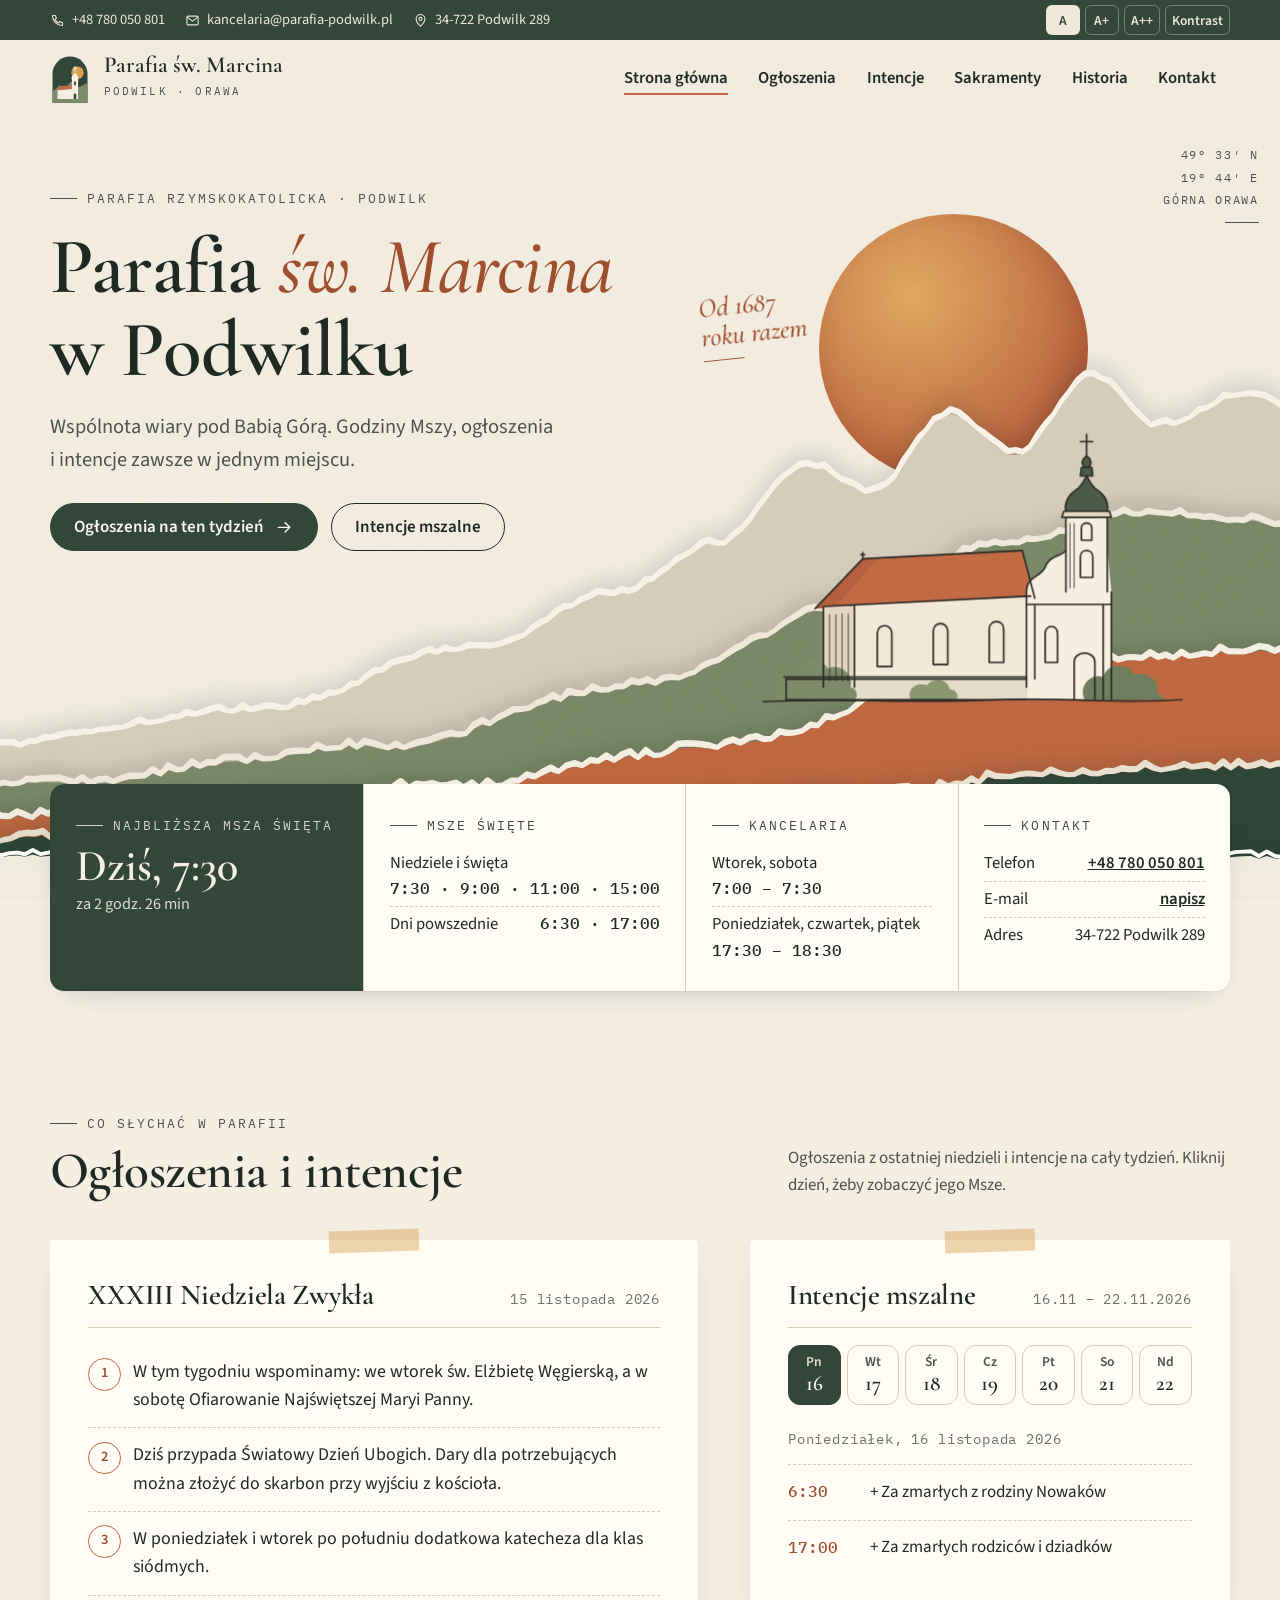
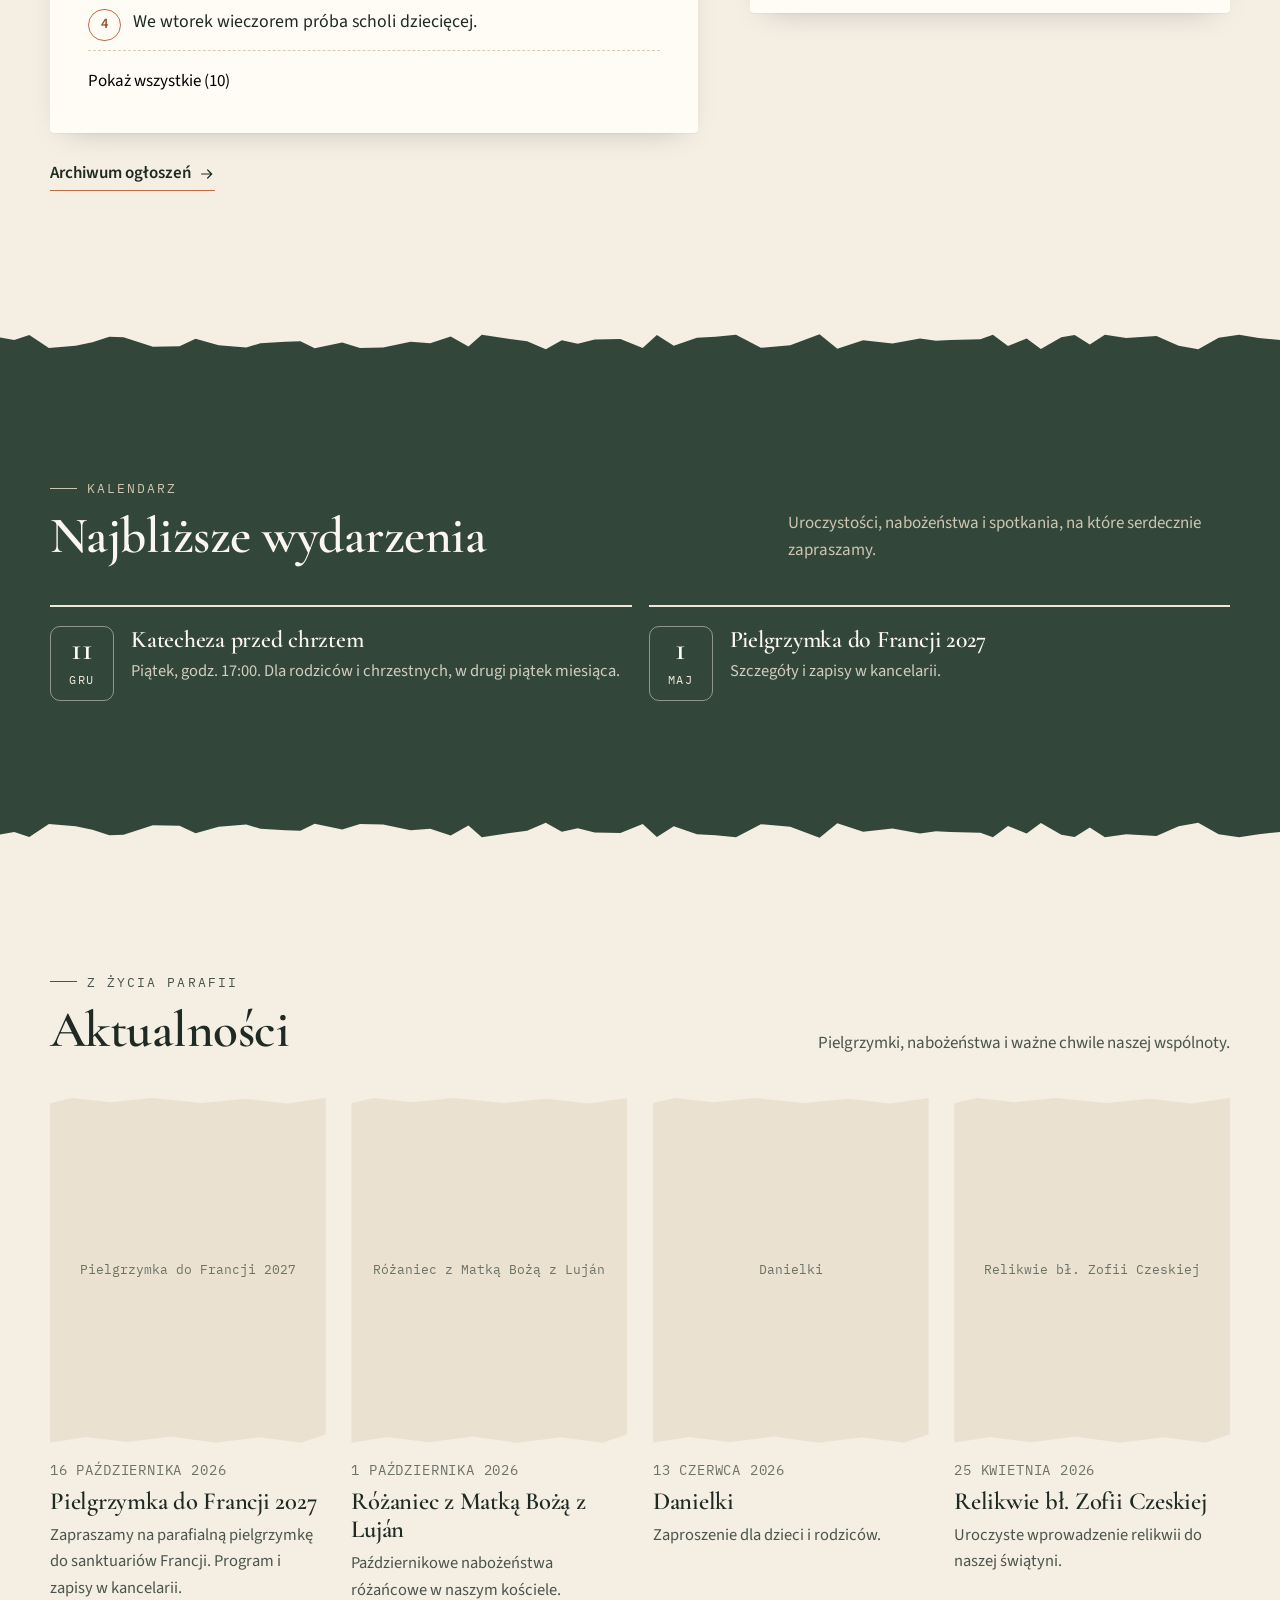
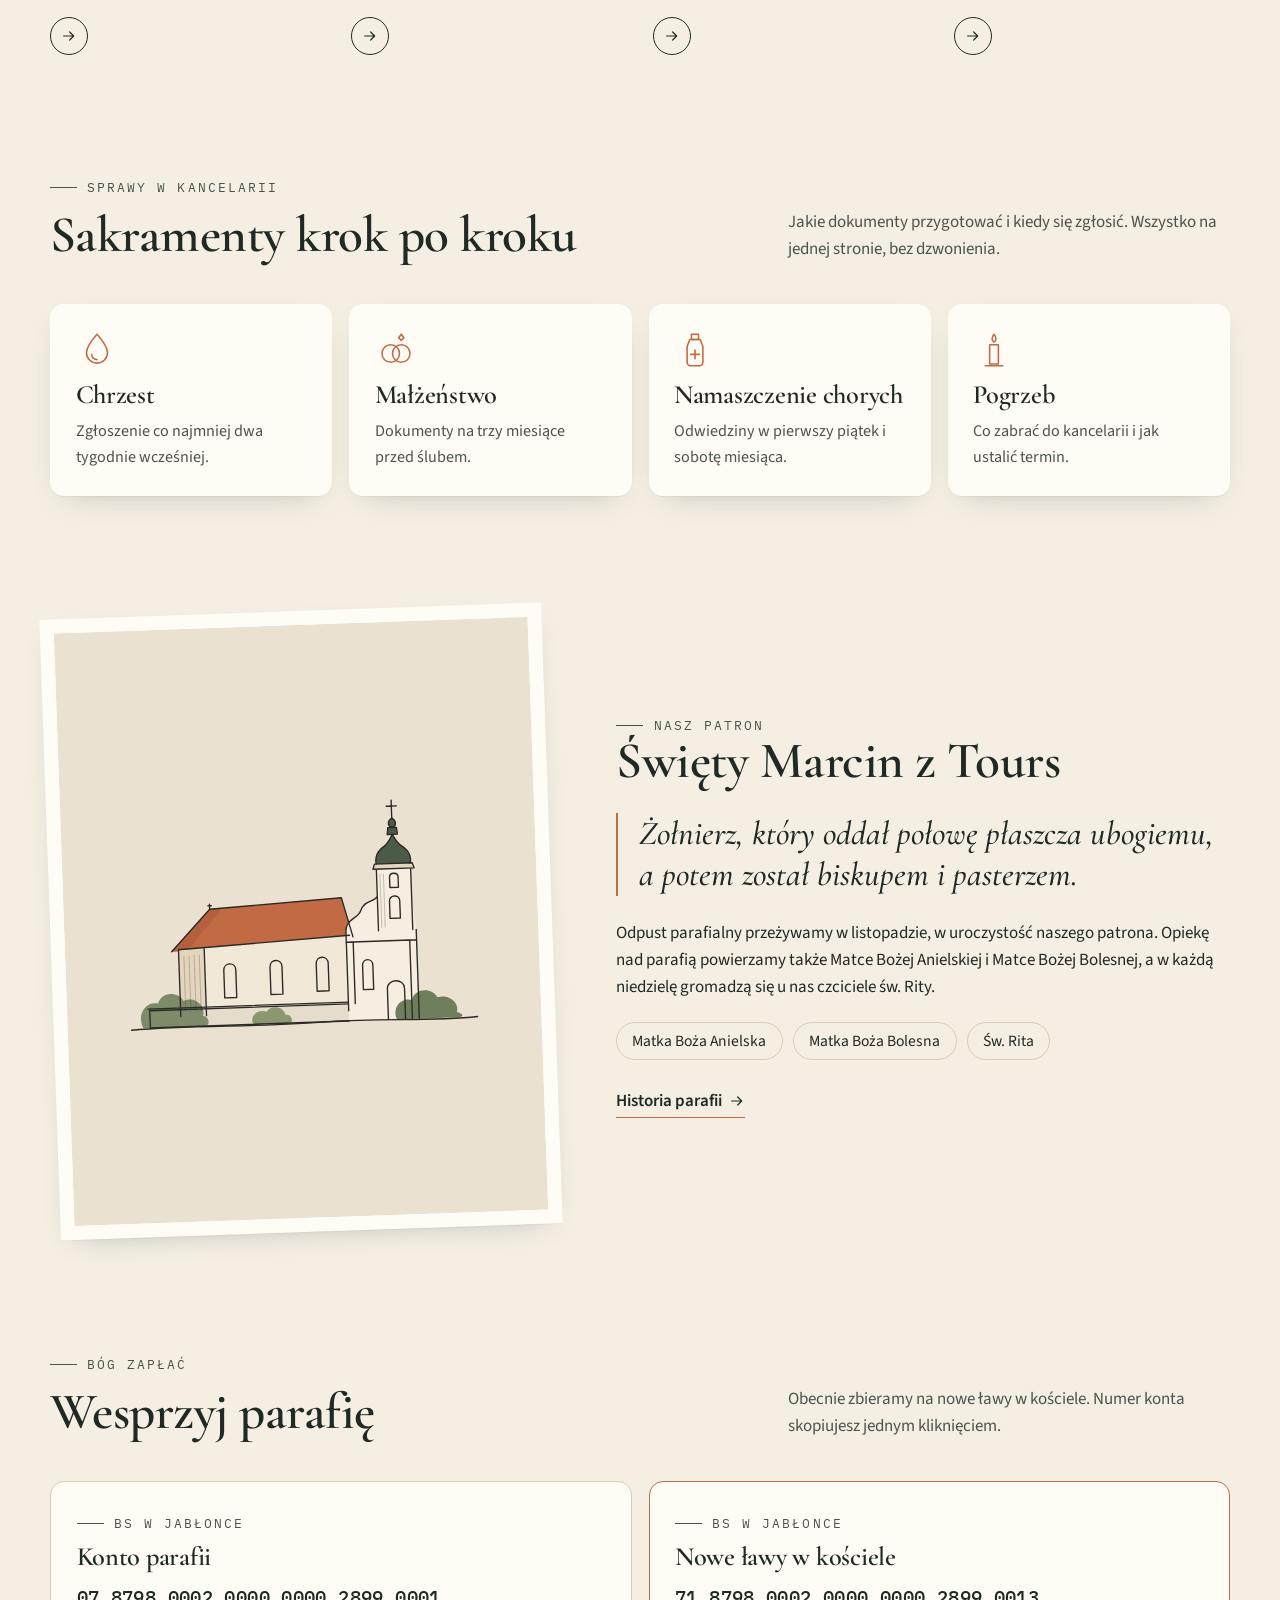
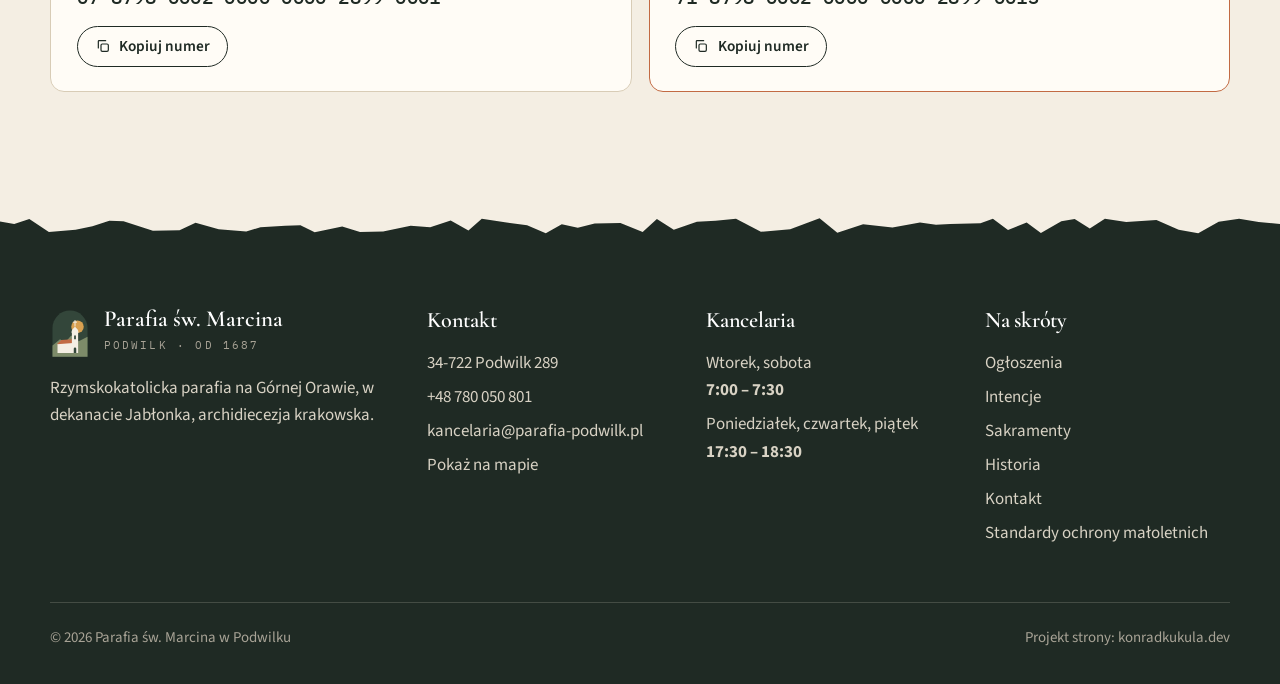
==== index.html @ 90410901 "Nowa strona parafii: projekt, ilustracje SVG i animacje Strona główna z warstwami wydartego papieru " ====
<!doctype html>
<html lang="pl">
<head>
<meta charset="utf-8">
<meta name="viewport" content="width=device-width, initial-scale=1">
<title>Parafia św. Marcina w Podwilku</title>
<meta name="description" content="Parafia rzymskokatolicka św. Marcina w Podwilku na Orawie. Godziny Mszy świętych, ogłoszenia duszpasterskie, intencje, sakramenty i kontakt z kancelarią.">
<meta name="theme-color" content="#33463A">
<link rel="icon" href="favicon.svg" type="image/svg+xml">
<link rel="preload" href="assets/fonts/cormorant-garamond-latin-600-normal.woff2" as="font" type="font/woff2" crossorigin>
<link rel="stylesheet" href="css/styl.css">
</head>
<body>

<main id="tresc">

  <!-- ================= HERO ================= -->
  <section class="hero" aria-labelledby="tytul">
    <div class="slonce" aria-hidden="true"></div>

    <div class="hero-warstwy" aria-hidden="true">
      <div class="warstwa" data-glebia="0.05"><img src="assets/svg/warstwa-1-tatry.svg" alt=""></div>
      <div class="warstwa" data-glebia="0.10"><img src="assets/svg/warstwa-2-babia.svg" alt=""></div>
      <div class="warstwa" data-glebia="0.16"><img src="assets/svg/warstwa-3-pagorek.svg" alt=""></div>
      <div class="warstwa" data-glebia="0.08"><img src="assets/svg/warstwa-4-las.svg" alt=""></div>
      <div class="warstwa" data-glebia="0"><img src="assets/svg/warstwa-5-papier.svg" alt=""></div>
    </div>

    <div class="hero-kosciol"><svg xmlns="http://www.w3.org/2000/svg" viewBox="0 0 420 300" class="kosciol" role="img" aria-labelledby="kosciol-tytul">
  <title id="kosciol-tytul">Rysunek kościoła św. Marcina w Podwilku</title>
  <g class="kosciol-wypelnienie">
    <!-- dach nawy -->
    <path d="M58 180 L104 132 L258 124 L270 170 Z" fill="#C26A43"/>
    <path d="M58 180 L104 132 L118 132 L76 180 Z" fill="#A9573A" opacity=".55"/>
    <!-- ściana nawy -->
    <path d="M66 178 L266 168 L266 256 L66 256 Z" fill="#F1E8D8"/>
    <path d="M66 178 L96 177 L96 256 L66 256 Z" fill="#E3D5BE"/>
    <!-- fasada -->
    <path d="M262 164 C262 148 276 150 280 140 C284 128 296 130 300 124 L340 124 L344 164 L344 268 L262 268 Z" fill="#F6EEE0"/>
    <!-- wieża -->
    <path d="M300 160 L300 92 L340 92 L340 160 Z" fill="#F6EEE0"/>
    <path d="M296 92 L344 92 L342 86 L298 86 Z" fill="#E3D5BE"/>
    <!-- hełm wieży -->
    <path d="M300 86 C298 74 306 68 312 64 C316 60 318 56 320 52 C322 56 324 60 328 64 C334 68 342 74 340 86 Z" fill="#4B5B48"/>
    <path d="M314 52 L326 52 L325 44 L315 44 Z" fill="#4B5B48"/>
    <path d="M320 44 C314 42 315 36 320 33 C325 36 326 42 320 44 Z" fill="#4B5B48"/>
    <!-- mur -->
    <path d="M30 248 L262 248 L262 268 L30 268 Z" fill="#E6DCCB"/>
    <!-- krzewy -->
    <path d="M22 268 C14 252 26 236 40 240 C44 226 64 226 70 238 C82 232 96 244 92 256 C100 258 100 268 94 268 Z" fill="#7D8B69"/>
    <path d="M318 268 C312 254 324 242 336 246 C340 232 360 232 366 244 C380 240 392 252 388 262 C396 264 396 268 390 268 Z" fill="#6F7E5D"/>
    <path d="M150 268 C146 258 156 250 166 254 C172 246 186 248 188 258 C196 258 198 268 192 268 Z" fill="#8A976F"/>
  </g>

  <g class="kosciol-kreska" fill="none" stroke="#2B2A26" stroke-width="1.6" stroke-linecap="round" stroke-linejoin="round">
    <!-- dach i nawa -->
    <path pathLength="1" d="M58 180 L104 132 L258 124 L270 170"/>
    <path pathLength="1" d="M66 178 L266 168 M66 178 L66 256 M96 177 L96 256"/>
    <path pathLength="1" d="M104 132 L104 126 M102 128 L106 128"/>
    <!-- okna nawy -->
    <path pathLength="1" d="M118 236 L118 204 C118 194 132 194 132 204 L132 236 Z"/>
    <path pathLength="1" d="M172 234 L172 202 C172 192 186 192 186 202 L186 234 Z"/>
    <path pathLength="1" d="M226 232 L226 200 C226 190 240 190 240 200 L240 232 Z"/>
    <!-- fasada z wolutą -->
    <path pathLength="1" d="M262 256 L262 164 C262 148 276 150 280 140 C284 128 296 130 300 124"/>
    <path pathLength="1" d="M344 268 L344 164 M262 176 L344 176 M270 176 L270 248 M336 176 L336 268"/>
    <path pathLength="1" d="M280 232 L280 204 C280 195 292 195 292 204 L292 232 Z"/>
    <path pathLength="1" d="M308 268 L308 232 C308 220 328 220 328 232 L328 268"/>
    <!-- wieża -->
    <path pathLength="1" d="M300 164 L300 92 M340 164 L340 92 M296 92 L344 92 L342 86 L298 86 Z"/>
    <path pathLength="1" d="M314 150 L314 130 C314 122 326 122 326 130 L326 150 Z"/>
    <path pathLength="1" d="M315 114 L315 102 C315 96 325 96 325 102 L325 114 Z"/>
    <!-- hełm, latarnia, krzyż -->
    <path pathLength="1" d="M300 86 C298 74 306 68 312 64 C316 60 318 56 320 52 C322 56 324 60 328 64 C334 68 342 74 340 86"/>
    <path pathLength="1" d="M314 52 L326 52 L325 44 L315 44 Z M320 44 C314 42 315 36 320 33 C325 36 326 42 320 44"/>
    <path pathLength="1" d="M320 33 L320 12 M314 19 L326 19"/>
    <!-- mur -->
    <path pathLength="1" d="M30 248 L262 248 M30 268 L262 268 M30 248 L30 268 M28 246 L262 246"/>
    <!-- ziemia -->
    <path pathLength="1" d="M8 270 C80 266 160 272 240 268 C300 266 360 272 412 268"/>
  </g>

  <!-- delikatne kreski cienia, jak w szkicowniku -->
  <g class="kosciol-cien" stroke="#2B2A26" stroke-width=".8" opacity=".35" stroke-linecap="round">
    <path d="M72 186 L72 250 M78 186 L78 250 M84 185 L84 250 M90 185 L90 250"/>
    <path d="M304 98 L304 160 M308 98 L308 160"/>
  </g>
</svg></div>

    <p class="hero-wspolrzedne" aria-hidden="true">49° 33′ N<br>19° 44′ E<br>Górna Orawa</p>
    <p class="hero-notka odreczne" aria-hidden="true">Od 1687<br>roku razem</p>

    <div class="wrap">
      <div class="hero-tresc">
        <span class="etykieta">Parafia rzymskokatolicka · Podwilk</span>
        <h1 id="tytul">Parafia <em>św. Marcina</em> w Podwilku</h1>
        <p class="wstep">Wspólnota wiary pod Babią Górą. Godziny Mszy, ogłoszenia i intencje zawsze w jednym miejscu.</p>
        <div class="hero-akcje">
          <a class="btn" href="#ogloszenia">Ogłoszenia na ten tydzień <svg viewBox="0 0 24 24" fill="none" stroke="currentColor" stroke-width="1.8" stroke-linecap="round" stroke-linejoin="round" aria-hidden="true"><path d="M4 12h15M13 6l6 6-6 6"/></svg></a>
          <a class="btn btn--jasny" href="intencje.html">Intencje mszalne</a>
        </div>
      </div>
    </div>
  </section>

  <!-- ================= SZYBKIE INFORMACJE ================= -->
  <div class="wrap">
    <section class="najblizsza" aria-label="Najważniejsze informacje" data-pojaw>
      <div data-najblizsza></div>
      <div data-msze></div>
      <div data-kancelaria></div>
      <div data-kontakt-skrot></div>
    </section>
  </div>

  <!-- ================= OGŁOSZENIA I INTENCJE ================= -->
  <section class="sekcja" id="ogloszenia" aria-labelledby="ogl-tytul">
    <div class="wrap">
      <div class="sekcja-glowa" data-pojaw>
        <div>
          <span class="etykieta">Co słychać w parafii</span>
          <h2 id="ogl-tytul">Ogłoszenia i intencje</h2>
        </div>
        <p>Ogłoszenia z ostatniej niedzieli i intencje na cały tydzień. Kliknij dzień, żeby zobaczyć jego Msze.</p>
      </div>
      <div class="ogl-uklad">
        <article class="kartka" data-ogloszenia="skrot" data-pojaw></article>
        <aside class="kartka" data-intencje data-pojaw style="--opoznienie:.12s"></aside>
      </div>
      <p style="margin-top:1.6rem" data-pojaw><a class="link-strzalka" href="ogloszenia.html">Archiwum ogłoszeń <svg width="16" height="16" viewBox="0 0 24 24" fill="none" stroke="currentColor" stroke-width="1.8" stroke-linecap="round" stroke-linejoin="round" aria-hidden="true"><path d="M4 12h15M13 6l6 6-6 6"/></svg></a></p>
    </div>
  </section>

  <!-- ================= WYDARZENIA ================= -->
  <div class="rozdarcie" aria-hidden="true"></div>
  <section class="sekcja sekcja--ciemna" aria-labelledby="wyd-tytul">
    <div class="wrap">
      <div class="sekcja-glowa" data-pojaw>
        <div>
          <span class="etykieta">Kalendarz</span>
          <h2 id="wyd-tytul">Najbliższe wydarzenia</h2>
        </div>
        <p style="color:#CFC6B2">Uroczystości, nabożeństwa i spotkania, na które serdecznie zapraszamy.</p>
      </div>
      <div class="wydarzenia" data-wydarzenia></div>
    </div>
  </section>
  <div class="rozdarcie rozdarcie--gora" aria-hidden="true"></div>

  <!-- ================= AKTUALNOŚCI ================= -->
  <section class="sekcja" aria-labelledby="akt-tytul">
    <div class="wrap">
      <div class="sekcja-glowa" data-pojaw>
        <div>
          <span class="etykieta">Z życia parafii</span>
          <h2 id="akt-tytul">Aktualności</h2>
        </div>
        <p>Pielgrzymki, nabożeństwa i ważne chwile naszej wspólnoty.</p>
      </div>
      <div class="karty" data-aktualnosci></div>
    </div>
  </section>

  <!-- ================= SAKRAMENTY ================= -->
  <section class="sekcja" style="padding-top:0" aria-labelledby="sak-tytul">
    <div class="wrap">
      <div class="sekcja-glowa" data-pojaw>
        <div>
          <span class="etykieta">Sprawy w kancelarii</span>
          <h2 id="sak-tytul">Sakramenty krok po kroku</h2>
        </div>
        <p>Jakie dokumenty przygotować i kiedy się zgłosić. Wszystko na jednej stronie, bez dzwonienia.</p>
      </div>
      <div class="sakramenty">
        <a class="sakrament" href="sakramenty.html#chrzest" data-pojaw>
          <svg viewBox="0 0 48 48" fill="none" stroke="currentColor" stroke-width="1.8" stroke-linecap="round" stroke-linejoin="round" aria-hidden="true"><path d="M24 6c-8 9-12 15-12 21a12 12 0 0 0 24 0c0-6-4-12-12-21z"/><path d="M18 29a6 6 0 0 0 6 6"/></svg>
          <h3>Chrzest</h3><p>Zgłoszenie co najmniej dwa tygodnie wcześniej.</p>
        </a>
        <a class="sakrament" href="sakramenty.html#malzenstwo" data-pojaw style="--opoznienie:.08s">
          <svg viewBox="0 0 48 48" fill="none" stroke="currentColor" stroke-width="1.8" stroke-linecap="round" stroke-linejoin="round" aria-hidden="true"><circle cx="18" cy="28" r="10"/><circle cx="30" cy="28" r="10"/><path d="M27 10l3-4 3 4-3 3z"/></svg>
          <h3>Małżeństwo</h3><p>Dokumenty na trzy miesiące przed ślubem.</p>
        </a>
        <a class="sakrament" href="sakramenty.html#namaszczenie" data-pojaw style="--opoznienie:.16s">
          <svg viewBox="0 0 48 48" fill="none" stroke="currentColor" stroke-width="1.8" stroke-linecap="round" stroke-linejoin="round" aria-hidden="true"><path d="M20 6h8v6h-8z"/><path d="M18 12h12l3 8v18a4 4 0 0 1-4 4H19a4 4 0 0 1-4-4V20z"/><path d="M24 24v10M19 29h10"/></svg>
          <h3>Namaszczenie chorych</h3><p>Odwiedziny w pierwszy piątek i sobotę miesiąca.</p>
        </a>
        <a class="sakrament" href="sakramenty.html#pogrzeb" data-pojaw style="--opoznienie:.24s">
          <svg viewBox="0 0 48 48" fill="none" stroke="currentColor" stroke-width="1.8" stroke-linecap="round" stroke-linejoin="round" aria-hidden="true"><path d="M24 6c-3 4-3 7 0 9 3-2 3-5 0-9z"/><path d="M19 18h10v22H19z"/><path d="M14 42h20"/></svg>
          <h3>Pogrzeb</h3><p>Co zabrać do kancelarii i jak ustalić termin.</p>
        </a>
      </div>
    </div>
  </section>

  <!-- ================= PATRON ================= -->
  <section class="sekcja" style="padding-top:0" aria-labelledby="pat-tytul">
    <div class="wrap patron">
      <figure class="patron-obraz" data-pojaw style="margin:0">
        <div class="rama">
          <img src="assets/img/sw-marcin.jpg" alt="Święty Marcin dzielący się płaszczem z ubogim, ilustracja" loading="lazy"
               onerror="this.onerror=null;this.src='assets/svg/kosciol.svg';this.classList.add('szkic')">
        </div>
      </figure>
      <div data-pojaw style="--opoznienie:.12s">
        <span class="etykieta">Nasz patron</span>
        <h2 id="pat-tytul">Święty Marcin z Tours</h2>
        <blockquote>Żołnierz, który oddał połowę płaszcza ubogiemu, a potem został biskupem i pasterzem.</blockquote>
        <p>Odpust parafialny przeżywamy w listopadzie, w uroczystość naszego patrona. Opiekę nad parafią powierzamy także Matce Bożej Anielskiej i Matce Bożej Bolesnej, a w każdą niedzielę gromadzą się u nas czciciele św. Rity.</p>
        <div class="patroni-inni"><span>Matka Boża Anielska</span><span>Matka Boża Bolesna</span><span>Św. Rita</span></div>
        <p style="margin-top:1.6rem"><a class="link-strzalka" href="historia.html">Historia parafii <svg width="16" height="16" viewBox="0 0 24 24" fill="none" stroke="currentColor" stroke-width="1.8" stroke-linecap="round" stroke-linejoin="round" aria-hidden="true"><path d="M4 12h15M13 6l6 6-6 6"/></svg></a></p>
      </div>
    </div>
  </section>

  <!-- ================= WSPARCIE ================= -->
  <section class="sekcja" style="padding-top:0" aria-labelledby="wsp-tytul">
    <div class="wrap">
      <div class="sekcja-glowa" data-pojaw>
        <div>
          <span class="etykieta">Bóg zapłać</span>
          <h2 id="wsp-tytul">Wesprzyj parafię</h2>
        </div>
        <p>Obecnie zbieramy na nowe ławy w kościele. Numer konta skopiujesz jednym kliknięciem.</p>
      </div>
      <div class="konta" data-konta></div>
    </div>
  </section>

  <div class="rozdarcie rozdarcie--ciemny" aria-hidden="true"></div>
</main>

<script src="dane/parafia.js"></script>
<script src="js/uklad.js"></script>
<script src="js/strona.js"></script>
</body>
</html>
---- css/styl.css ----
/* =========================================================
   Parafia św. Marcina w Podwilku · arkusz stylów
   Paleta: papier, szałwia, terakota, ochra (dach, góry, słońce)
   ========================================================= */

@font-face { font-family: "Cormorant"; font-weight: 500; font-style: normal; font-display: swap; src: url(../assets/fonts/cormorant-garamond-latin-500-normal.woff2) format("woff2"); unicode-range: U+0000-00FF,U+0131,U+0152-0153,U+02BB-02BC,U+02C6,U+02DA,U+02DC,U+0304,U+0308,U+0329,U+2000-206F,U+20AC,U+2122,U+2191,U+2193,U+2212,U+2215,U+FEFF,U+FFFD; }
@font-face { font-family: "Cormorant"; font-weight: 500; font-style: normal; font-display: swap; src: url(../assets/fonts/cormorant-garamond-latin-ext-500-normal.woff2) format("woff2"); unicode-range: U+0100-02BA,U+02BD-02C5,U+02C7-02CC,U+02CE-02D7,U+02DD-02FF,U+0304,U+0308,U+0329,U+1D00-1DBF,U+1E00-1E9F,U+1EF2-1EFF,U+2020,U+20A0-20AB,U+20AD-20C4,U+2113,U+2C60-2C7F,U+A720-A7FF; }
@font-face { font-family: "Cormorant"; font-weight: 600; font-style: normal; font-display: swap; src: url(../assets/fonts/cormorant-garamond-latin-600-normal.woff2) format("woff2"); unicode-range: U+0000-00FF,U+0131,U+0152-0153,U+02BB-02BC,U+02C6,U+02DA,U+02DC,U+0304,U+0308,U+0329,U+2000-206F,U+20AC,U+2122,U+2191,U+2193,U+2212,U+2215,U+FEFF,U+FFFD; }
@font-face { font-family: "Cormorant"; font-weight: 600; font-style: normal; font-display: swap; src: url(../assets/fonts/cormorant-garamond-latin-ext-600-normal.woff2) format("woff2"); unicode-range: U+0100-02BA,U+02BD-02C5,U+02C7-02CC,U+02CE-02D7,U+02DD-02FF,U+0304,U+0308,U+0329,U+1D00-1DBF,U+1E00-1E9F,U+1EF2-1EFF,U+2020,U+20A0-20AB,U+20AD-20C4,U+2113,U+2C60-2C7F,U+A720-A7FF; }
@font-face { font-family: "Cormorant"; font-weight: 500; font-style: italic; font-display: swap; src: url(../assets/fonts/cormorant-garamond-latin-500-italic.woff2) format("woff2"); unicode-range: U+0000-00FF,U+0131,U+0152-0153,U+02BB-02BC,U+02C6,U+02DA,U+02DC,U+0304,U+0308,U+0329,U+2000-206F,U+20AC,U+2122,U+2191,U+2193,U+2212,U+2215,U+FEFF,U+FFFD; }
@font-face { font-family: "Cormorant"; font-weight: 500; font-style: italic; font-display: swap; src: url(../assets/fonts/cormorant-garamond-latin-ext-500-italic.woff2) format("woff2"); unicode-range: U+0100-02BA,U+02BD-02C5,U+02C7-02CC,U+02CE-02D7,U+02DD-02FF,U+0304,U+0308,U+0329,U+1D00-1DBF,U+1E00-1E9F,U+1EF2-1EFF,U+2020,U+20A0-20AB,U+20AD-20C4,U+2113,U+2C60-2C7F,U+A720-A7FF; }
@font-face { font-family: "Source Sans"; font-weight: 400; font-style: normal; font-display: swap; src: url(../assets/fonts/source-sans-3-latin-400-normal.woff2) format("woff2"); unicode-range: U+0000-00FF,U+0131,U+0152-0153,U+02BB-02BC,U+02C6,U+02DA,U+02DC,U+0304,U+0308,U+0329,U+2000-206F,U+20AC,U+2122,U+2191,U+2193,U+2212,U+2215,U+FEFF,U+FFFD; }
@font-face { font-family: "Source Sans"; font-weight: 400; font-style: normal; font-display: swap; src: url(../assets/fonts/source-sans-3-latin-ext-400-normal.woff2) format("woff2"); unicode-range: U+0100-02BA,U+02BD-02C5,U+02C7-02CC,U+02CE-02D7,U+02DD-02FF,U+0304,U+0308,U+0329,U+1D00-1DBF,U+1E00-1E9F,U+1EF2-1EFF,U+2020,U+20A0-20AB,U+20AD-20C4,U+2113,U+2C60-2C7F,U+A720-A7FF; }
@font-face { font-family: "Source Sans"; font-weight: 400; font-style: italic; font-display: swap; src: url(../assets/fonts/source-sans-3-latin-400-italic.woff2) format("woff2"); unicode-range: U+0000-00FF,U+0131,U+0152-0153,U+02BB-02BC,U+02C6,U+02DA,U+02DC,U+0304,U+0308,U+0329,U+2000-206F,U+20AC,U+2122,U+2191,U+2193,U+2212,U+2215,U+FEFF,U+FFFD; }
@font-face { font-family: "Source Sans"; font-weight: 400; font-style: italic; font-display: swap; src: url(../assets/fonts/source-sans-3-latin-ext-400-italic.woff2) format("woff2"); unicode-range: U+0100-02BA,U+02BD-02C5,U+02C7-02CC,U+02CE-02D7,U+02DD-02FF,U+0304,U+0308,U+0329,U+1D00-1DBF,U+1E00-1E9F,U+1EF2-1EFF,U+2020,U+20A0-20AB,U+20AD-20C4,U+2113,U+2C60-2C7F,U+A720-A7FF; }
@font-face { font-family: "Source Sans"; font-weight: 600; font-style: normal; font-display: swap; src: url(../assets/fonts/source-sans-3-latin-600-normal.woff2) format("woff2"); unicode-range: U+0000-00FF,U+0131,U+0152-0153,U+02BB-02BC,U+02C6,U+02DA,U+02DC,U+0304,U+0308,U+0329,U+2000-206F,U+20AC,U+2122,U+2191,U+2193,U+2212,U+2215,U+FEFF,U+FFFD; }
@font-face { font-family: "Source Sans"; font-weight: 600; font-style: normal; font-display: swap; src: url(../assets/fonts/source-sans-3-latin-ext-600-normal.woff2) format("woff2"); unicode-range: U+0100-02BA,U+02BD-02C5,U+02C7-02CC,U+02CE-02D7,U+02DD-02FF,U+0304,U+0308,U+0329,U+1D00-1DBF,U+1E00-1E9F,U+1EF2-1EFF,U+2020,U+20A0-20AB,U+20AD-20C4,U+2113,U+2C60-2C7F,U+A720-A7FF; }
@font-face { font-family: "Source Sans"; font-weight: 700; font-style: normal; font-display: swap; src: url(../assets/fonts/source-sans-3-latin-700-normal.woff2) format("woff2"); unicode-range: U+0000-00FF,U+0131,U+0152-0153,U+02BB-02BC,U+02C6,U+02DA,U+02DC,U+0304,U+0308,U+0329,U+2000-206F,U+20AC,U+2122,U+2191,U+2193,U+2212,U+2215,U+FEFF,U+FFFD; }
@font-face { font-family: "Source Sans"; font-weight: 700; font-style: normal; font-display: swap; src: url(../assets/fonts/source-sans-3-latin-ext-700-normal.woff2) format("woff2"); unicode-range: U+0100-02BA,U+02BD-02C5,U+02C7-02CC,U+02CE-02D7,U+02DD-02FF,U+0304,U+0308,U+0329,U+1D00-1DBF,U+1E00-1E9F,U+1EF2-1EFF,U+2020,U+20A0-20AB,U+20AD-20C4,U+2113,U+2C60-2C7F,U+A720-A7FF; }
@font-face { font-family: "Plex Mono"; font-weight: 400; font-style: normal; font-display: swap; src: url(../assets/fonts/ibm-plex-mono-latin-400-normal.woff2) format("woff2"); unicode-range: U+0000-00FF,U+0131,U+0152-0153,U+02BB-02BC,U+02C6,U+02DA,U+02DC,U+0304,U+0308,U+0329,U+2000-206F,U+20AC,U+2122,U+2191,U+2193,U+2212,U+2215,U+FEFF,U+FFFD; }
@font-face { font-family: "Plex Mono"; font-weight: 400; font-style: normal; font-display: swap; src: url(../assets/fonts/ibm-plex-mono-latin-ext-400-normal.woff2) format("woff2"); unicode-range: U+0100-02BA,U+02BD-02C5,U+02C7-02CC,U+02CE-02D7,U+02DD-02FF,U+0304,U+0308,U+0329,U+1D00-1DBF,U+1E00-1E9F,U+1EF2-1EFF,U+2020,U+20A0-20AB,U+20AD-20C4,U+2113,U+2C60-2C7F,U+A720-A7FF; }
@font-face { font-family: "Plex Mono"; font-weight: 500; font-style: normal; font-display: swap; src: url(../assets/fonts/ibm-plex-mono-latin-500-normal.woff2) format("woff2"); unicode-range: U+0000-00FF,U+0131,U+0152-0153,U+02BB-02BC,U+02C6,U+02DA,U+02DC,U+0304,U+0308,U+0329,U+2000-206F,U+20AC,U+2122,U+2191,U+2193,U+2212,U+2215,U+FEFF,U+FFFD; }
@font-face { font-family: "Plex Mono"; font-weight: 500; font-style: normal; font-display: swap; src: url(../assets/fonts/ibm-plex-mono-latin-ext-500-normal.woff2) format("woff2"); unicode-range: U+0100-02BA,U+02BD-02C5,U+02C7-02CC,U+02CE-02D7,U+02DD-02FF,U+0304,U+0308,U+0329,U+1D00-1DBF,U+1E00-1E9F,U+1EF2-1EFF,U+2020,U+20A0-20AB,U+20AD-20C4,U+2113,U+2C60-2C7F,U+A720-A7FF; }

:root {
  --papier: #F4EEE3;
  --papier-2: #EAE1D0;
  --papier-3: #FFFCF6;
  --tusz: #1F2A24;
  --tusz-2: #4A544C;
  --tusz-3: #6B7268;
  --szalwia: #7D8B69;
  --las: #33463A;
  --terakota: #C26A43;
  --terakota-ciemna: #9E4F2E;
  --ochra: #D9A050;
  --linia: #D8CCB6;
  --cien: 0 1px 0 rgba(31,42,36,.04), 0 10px 30px -18px rgba(31,42,36,.35);

  --serif: "Cormorant", "Georgia", serif;
  --sans: "Source Sans", "Segoe UI", system-ui, sans-serif;
  --mono: "Plex Mono", ui-monospace, monospace;

  --skala: 1;
  --szer: 1180px;
  --r: 14px;
}

/* tryb wysokiego kontrastu (pasek dostępności) */
html[data-kontrast="wysoki"] {
  --papier: #FFFFFF; --papier-2: #F2F2F2; --papier-3: #FFFFFF;
  --tusz: #000; --tusz-2: #000; --tusz-3: #222;
  --linia: #000; --terakota: #8A2E0A; --terakota-ciemna: #6A2006; --las: #0B2615;
}
html[data-kontrast="wysoki"] .hero-warstwy, html[data-kontrast="wysoki"] .tekstura { display: none; }

* { box-sizing: border-box; }
html { font-size: calc(106.25% * var(--skala)); scroll-behavior: smooth; -webkit-text-size-adjust: 100%; }
body {
  margin: 0; background: var(--papier); color: var(--tusz);
  font-family: var(--sans); font-size: 1rem; line-height: 1.6;
  -webkit-font-smoothing: antialiased; text-rendering: optimizeLegibility;
  overflow-x: clip;
}
html { overflow-x: clip; }
.ogl-uklad > *, .patron > *, .karty > * { min-width: 0; }
/* delikatna faktura papieru */
body::before {
  content: ""; position: fixed; inset: 0; pointer-events: none; z-index: 0; opacity: .5;
  background-image: url("data:image/svg+xml,%3Csvg xmlns='http://www.w3.org/2000/svg' width='220' height='220'%3E%3Cfilter id='n'%3E%3CfeTurbulence type='fractalNoise' baseFrequency='.85' numOctaves='3' stitchTiles='stitch'/%3E%3CfeColorMatrix values='0 0 0 0 .35 0 0 0 0 .3 0 0 0 0 .2 0 0 0 .09 0'/%3E%3C/filter%3E%3Crect width='100%25' height='100%25' filter='url(%23n)'/%3E%3C/svg%3E");
}
body > * { position: relative; z-index: 1; }

img, svg { max-width: 100%; display: block; }
a { color: inherit; }
a:focus-visible, button:focus-visible, summary:focus-visible { outline: 3px solid var(--ochra); outline-offset: 3px; border-radius: 6px; }
.wrap { width: min(var(--szer), 100% - 2.5rem); margin-inline: auto; }
.sr { position: absolute; width: 1px; height: 1px; overflow: hidden; clip: rect(0 0 0 0); white-space: nowrap; }
.skip { position: absolute; left: 1rem; top: -4rem; z-index: 100; background: var(--las); color: #fff; padding: .6rem 1rem; border-radius: 8px; }
.skip:focus { top: 1rem; }

h1, h2, h3 { font-family: var(--serif); font-weight: 600; line-height: 1.05; letter-spacing: -.01em; margin: 0; color: var(--tusz); }
h1 { font-size: clamp(2.6rem, 6.2vw, 5rem); }
h2 { font-size: clamp(2rem, 4vw, 3.1rem); }
h3 { font-size: 1.55rem; line-height: 1.15; }
p { margin: 0 0 1em; }

.etykieta {
  font-family: var(--mono); font-size: .74rem; letter-spacing: .16em; text-transform: uppercase;
  color: var(--tusz-2); display: inline-flex; align-items: center; gap: .6rem;
}
.etykieta::before { content: ""; width: 1.6rem; height: 1px; background: currentColor; }
.odreczne { font-family: var(--serif); font-style: italic; font-weight: 500; color: var(--terakota-ciemna); }

/* ---------- przyciski ---------- */
.btn {
  --bg: var(--las); --fg: #FBF7EF;
  display: inline-flex; align-items: center; gap: .65rem; min-height: 48px;
  padding: .7rem 1.35rem; border-radius: 999px; border: 1.5px solid var(--bg);
  background: var(--bg); color: var(--fg); font: 600 1rem/1 var(--sans); text-decoration: none; cursor: pointer;
  transition: transform .25s ease, background .25s ease, box-shadow .25s ease;
}
.btn svg { width: 1.1em; height: 1.1em; transition: transform .25s ease; }
.btn:hover { transform: translateY(-2px); box-shadow: 0 10px 20px -12px rgba(31,42,36,.6); }
.btn:hover svg { transform: translateX(3px); }
.btn--jasny { --bg: transparent; --fg: var(--tusz); border-color: var(--tusz); }
.btn--jasny:hover { background: var(--tusz); color: var(--papier); }
.link-strzalka { font-weight: 600; text-decoration: none; border-bottom: 1.5px solid var(--terakota); padding-bottom: 2px; display: inline-flex; gap: .4rem; align-items: center; }
.link-strzalka:hover { color: var(--terakota-ciemna); }

/* ---------- nagłówek ---------- */
.pasek-dost {
  background: var(--las); color: #EFE8DA; font-size: .85rem;
}
.pasek-dost .wrap { display: flex; justify-content: space-between; align-items: center; gap: 1rem; min-height: 40px; flex-wrap: wrap; }
.pasek-dost a { color: inherit; text-decoration: none; }
.pasek-dost .kontakt-mini { display: flex; gap: 1.2rem; flex-wrap: wrap; }
.pasek-dost .kontakt-mini span { display: inline-flex; gap: .4rem; align-items: center; }
.pasek-dost svg { width: 15px; height: 15px; }
.dost-przyciski { display: flex; gap: .3rem; align-items: center; }
.dost-przyciski button {
  background: transparent; color: inherit; border: 1px solid rgba(239,232,218,.35); border-radius: 6px;
  min-width: 34px; height: 30px; cursor: pointer; font: 600 .8rem var(--sans);
}
.dost-przyciski button[aria-pressed="true"] { background: #EFE8DA; color: var(--las); }

.naglowek { position: sticky; top: 0; z-index: 50; transition: background .3s ease, box-shadow .3s ease; }
.naglowek.przewiniety { background: rgba(244,238,227,.92); backdrop-filter: blur(10px); box-shadow: 0 1px 0 var(--linia); }
.naglowek .wrap { display: flex; align-items: center; justify-content: space-between; gap: 1.5rem; min-height: 78px; }
.marka { display: flex; align-items: center; gap: .8rem; text-decoration: none; }
.marka img { width: 40px; height: 50px; }
.marka b { font-family: var(--serif); font-size: 1.35rem; font-weight: 600; display: block; line-height: 1; }
.marka small { font-family: var(--mono); font-size: .64rem; letter-spacing: .2em; text-transform: uppercase; color: var(--tusz-2); }
.menu { display: flex; gap: .2rem; list-style: none; margin: 0; padding: 0; }
.menu a { text-decoration: none; padding: .55rem .8rem; border-radius: 999px; font-weight: 600; font-size: .98rem; position: relative; }
.menu a::after { content: ""; position: absolute; left: .8rem; right: .8rem; bottom: .3rem; height: 1.5px; background: var(--terakota); transform: scaleX(0); transform-origin: left; transition: transform .3s ease; }
.menu a:hover::after, .menu a[aria-current="page"]::after { transform: scaleX(1); }
.menu-btn { display: none; }

@media (max-width: 960px) {
  .menu-btn {
    display: inline-flex; align-items: center; gap: .5rem; background: var(--las); color: #fff; border: 0;
    border-radius: 999px; padding: .65rem 1.1rem; font: 600 .95rem var(--sans); min-height: 44px; cursor: pointer;
  }
  .menu {
    position: fixed; inset: 0 0 0 auto; width: min(340px, 86vw); flex-direction: column; background: var(--papier-3);
    padding: 6rem 1.5rem 2rem; box-shadow: -20px 0 60px -30px rgba(0,0,0,.4); transform: translateX(105%);
    transition: transform .35s cubic-bezier(.2,.8,.2,1), visibility 0s .35s; z-index: 60; visibility: hidden;
  }
  .menu a { display: block; font-size: 1.25rem; padding: .9rem 1rem; border-bottom: 1px solid var(--linia); border-radius: 0; }
  .menu-otwarte .menu { transform: none; visibility: visible; transition: transform .35s cubic-bezier(.2,.8,.2,1); }
  .menu-zamknij { position: absolute; top: 1.4rem; right: 1.4rem; }
  .pasek-dost .kontakt-mini span:nth-child(n+2) { display: none; }
}
@media (min-width: 961px) { .menu-zamknij { display: none; } }

/* ---------- HERO ---------- */
.hero { position: relative; margin-top: -78px; padding-top: 78px; min-height: clamp(640px, 92vh, 860px); overflow: hidden; isolation: isolate; }
.hero-tresc { position: relative; z-index: 5; padding-top: clamp(2.5rem, 7vh, 5rem); max-width: 600px; }
.hero h1 { margin: 1rem 0 1.1rem; }
.hero h1 em { font-style: italic; font-weight: 500; color: var(--terakota-ciemna); }
.hero .wstep { font-size: 1.2rem; color: var(--tusz-2); max-width: 30rem; }
.hero-akcje { display: flex; gap: .8rem; flex-wrap: wrap; margin-top: 1.6rem; }
.hero-wspolrzedne { position: absolute; right: 1.25rem; top: 104px; z-index: 6; font-family: var(--mono); font-size: .7rem; letter-spacing: .14em; color: var(--tusz-2); text-transform: uppercase; text-align: right; line-height: 1.9; }
.hero-wspolrzedne::after { content: ""; display: block; width: 2rem; height: 1px; background: currentColor; margin: .6rem 0 0 auto; }

.hero-warstwy { position: absolute; inset: 0; z-index: 1; pointer-events: none; }
.hero-warstwy .warstwa { position: absolute; left: -2%; right: -2%; bottom: 0; height: 100%; will-change: transform; }
.hero-warstwy .warstwa img { position: absolute; inset: 0; width: 100%; height: 100%; object-fit: cover; object-position: bottom; filter: drop-shadow(0 -6px 10px rgba(31,42,36,.16)); }
.slonce {
  position: absolute; z-index: 1; width: clamp(180px, 21vw, 300px); aspect-ratio: 1; border-radius: 50%;
  right: 15%; top: 21%; background: radial-gradient(circle at 35% 30%, #E6AE63, var(--terakota) 70%);
  box-shadow: inset -12px -16px 30px rgba(120,50,20,.25);
}
.slonce::after { content: ""; position: absolute; inset: 0; border-radius: inherit; opacity: .35; mix-blend-mode: multiply;
  background-image: url("data:image/svg+xml,%3Csvg xmlns='http://www.w3.org/2000/svg' width='160' height='160'%3E%3Cfilter id='n'%3E%3CfeTurbulence type='fractalNoise' baseFrequency='1.2' numOctaves='2'/%3E%3C/filter%3E%3Crect width='100%25' height='100%25' filter='url(%23n)' opacity='.6'/%3E%3C/svg%3E"); }
.hero-kosciol { position: absolute; z-index: 4; width: clamp(300px, 34vw, 500px); right: 7%; bottom: clamp(90px, 15vh, 140px); }
.hero-notka { position: absolute; z-index: 6; right: clamp(1rem, 37vw, 560px); top: 250px; font-size: 1.6rem; transform: rotate(-6deg); line-height: 1.05; }
.hero-notka::after { content: ""; display: block; width: 2.4rem; height: 1px; background: currentColor; margin-top: .5rem; }

@media (max-width: 900px) {
  .hero { min-height: 0; padding-bottom: 330px; }
  .hero-kosciol { width: min(360px, 80vw); right: 50%; transform: translateX(50%); bottom: 50px; }
  .slonce { width: 130px; right: 5%; top: auto; bottom: 300px; }
  .marka b { font-size: 1.12rem; }
  .marka img { width: 34px; height: 43px; }
  .hero-notka, .hero-wspolrzedne { display: none; }
}

/* rysowanie kościoła */
.kosciol .kosciol-kreska path { stroke-dasharray: 1; stroke-dashoffset: 0; }
.js .kosciol .kosciol-kreska path { stroke-dashoffset: 1; animation: rysuj 2.4s cubic-bezier(.6,.1,.3,1) forwards; }
.js .kosciol .kosciol-kreska path:nth-child(n+4) { animation-delay: .25s; }
.js .kosciol .kosciol-kreska path:nth-child(n+8) { animation-delay: .5s; }
.js .kosciol .kosciol-kreska path:nth-child(n+12) { animation-delay: .75s; }
.js .kosciol .kosciol-wypelnienie, .js .kosciol .kosciol-cien { opacity: 0; animation: pojaw 1.2s ease 1.3s forwards; }
@keyframes rysuj { to { stroke-dashoffset: 0; } }
@keyframes pojaw { to { opacity: 1; } }
.js .slonce { animation: wschod 2.2s cubic-bezier(.2,.8,.2,1) both; }
@keyframes wschod { from { transform: translateY(80px); opacity: 0; } }

/* ---------- najbliższa Msza ---------- */
.najblizsza {
  position: relative; z-index: 8; margin-top: -84px;
  background: var(--papier-3); border-radius: var(--r); box-shadow: var(--cien);
  display: grid; grid-template-columns: 1.15fr 1fr 1fr 1fr; overflow: hidden;
}
.najblizsza > div { padding: 1.4rem 1.5rem; border-left: 1px solid var(--linia); }
.najblizsza > div:first-child { border-left: 0; background: var(--las); color: #F4EEE3; }
.najblizsza .etykieta { color: inherit; opacity: .85; }
.najblizsza .duze { font-family: var(--serif); font-size: 2.6rem; font-weight: 600; line-height: 1; margin: .5rem 0 .2rem; }
.najblizsza .male { font-size: .95rem; opacity: .9; }
.najblizsza ul { list-style: none; padding: 0; margin: .6rem 0 0; }
.najblizsza li { display: flex; flex-wrap: wrap; justify-content: space-between; gap: 0 1rem; padding: .25rem 0; border-bottom: 1px dashed var(--linia); font-size: .98rem; }
.najblizsza li:last-child { border: 0; }
.najblizsza li b { white-space: nowrap; font-family: var(--mono); font-weight: 500; font-size: .92rem; }
.najblizsza a { font-weight: 600; }
@media (max-width: 960px) {
  .najblizsza { grid-template-columns: 1fr 1fr; margin-top: -60px; }
  .najblizsza > div:nth-child(3) { border-left: 0; }
  .najblizsza > div:nth-child(n+3) { border-top: 1px solid var(--linia); }
}
@media (max-width: 560px) {
  .najblizsza { grid-template-columns: 1fr; }
  .najblizsza > div { border-left: 0; border-top: 1px solid var(--linia); }
}

/* ---------- sekcje ---------- */
.sekcja { padding: clamp(4rem, 9vw, 7rem) 0; }
.sekcja-glowa { display: flex; justify-content: space-between; align-items: end; gap: 2rem; margin-bottom: 2.4rem; flex-wrap: wrap; }
.sekcja-glowa h2 { margin-top: .7rem; }
.sekcja-glowa p { max-width: 26rem; color: var(--tusz-2); margin: 0; }
.sekcja--ciemna { background: var(--las); color: #EEE6D6; }
.sekcja--ciemna h2, .sekcja--ciemna h3 { color: #FBF7EF; }
.sekcja--ciemna .etykieta { color: #CFC6B2; }

/* wydarta krawędź między sekcjami */
.rozdarcie { display: block; width: 100%; height: 34px; background: var(--las);
  -webkit-mask: url(../assets/svg/rozdarcie.svg) center / 100% 100% no-repeat; mask: url(../assets/svg/rozdarcie.svg) center / 100% 100% no-repeat; margin-bottom: -1px; }
.rozdarcie--gora { transform: scaleY(-1); margin: -1px 0 0; }
.rozdarcie--ciemny { background: var(--tusz); }

/* ---------- ogłoszenia ---------- */
.ogl-uklad { display: grid; grid-template-columns: 1.35fr 1fr; gap: clamp(1.5rem, 4vw, 3.5rem); align-items: start; }
@media (max-width: 900px) { .ogl-uklad { grid-template-columns: 1fr; } }
.kartka {
  background: var(--papier-3); border-radius: 4px; padding: clamp(1.4rem, 3vw, 2.4rem); box-shadow: var(--cien); position: relative;
}
.kartka::before { content: ""; position: absolute; top: -10px; left: 50%; width: 90px; height: 22px; transform: translateX(-50%) rotate(-2deg); background: rgba(217,160,80,.45); }
.kartka-naglowek { display: flex; justify-content: space-between; gap: 1rem; align-items: baseline; border-bottom: 1px solid var(--linia); padding-bottom: .9rem; margin-bottom: 1rem; flex-wrap: wrap; }
.kartka-naglowek h3 { font-size: 1.7rem; }
.data-mono { font-family: var(--mono); font-size: .8rem; color: var(--tusz-3); letter-spacing: .06em; }
.lista-ogl { counter-reset: o; list-style: none; padding: 0; margin: 0; }
.lista-ogl li { counter-increment: o; position: relative; padding: .75rem 0 .75rem 2.6rem; border-bottom: 1px dashed var(--linia); font-size: 1.05rem; }
.lista-ogl li:last-child { border-bottom: 0; }
.lista-ogl li::before { content: counter(o); position: absolute; left: 0; top: .78rem; width: 1.8rem; height: 1.8rem; border-radius: 50%; border: 1.5px solid var(--terakota); color: var(--terakota-ciemna); font: 600 .85rem/1.7rem var(--sans); text-align: center; }
.lista-ogl.zwinieta li:nth-child(n+5) { display: none; }
.rozwin { margin-top: 1rem; background: none; border: 0; padding: 0; cursor: pointer; font: inherit; }

/* intencje: wybór dnia */
.dni { display: flex; gap: .35rem; overflow-x: auto; padding-bottom: .4rem; margin-bottom: 1rem; scrollbar-width: thin; }
.dni button {
  flex: 1 1 0; min-width: 40px; border: 1.5px solid var(--linia); background: transparent; border-radius: 12px;
  padding: .45rem .5rem; cursor: pointer; font: 600 .8rem var(--sans); color: var(--tusz-2); line-height: 1.25;
}
.dni button span { display: block; font: 600 1.25rem var(--serif); color: var(--tusz); }
.dni button[aria-selected="true"] { background: var(--las); border-color: var(--las); color: #E9E0CF; }
.dni button[aria-selected="true"] span { color: #fff; }
.intencje-lista { list-style: none; padding: 0; margin: 0; }
.intencje-lista li { display: grid; grid-template-columns: 4rem 1fr; gap: .8rem; padding: .8rem 0; border-bottom: 1px dashed var(--linia); }
.intencje-lista li:last-child { border: 0; }
.intencje-lista b { font: 500 .95rem var(--mono); color: var(--terakota-ciemna); padding-top: .1rem; }

/* ---------- wydarzenia ---------- */
.wydarzenia { display: grid; grid-template-columns: repeat(auto-fit, minmax(240px, 1fr)); gap: 1rem; }
.wydarzenie { border-top: 2px solid #EEE6D6; padding-top: 1.1rem; display: grid; grid-template-columns: auto 1fr; gap: 1rem; }
.wydarzenie .kal { width: 64px; text-align: center; border: 1.5px solid rgba(238,230,214,.5); border-radius: 10px; padding: .4rem 0; height: max-content; }
.wydarzenie .kal b { display: block; font: 600 1.9rem/1 var(--serif); color: #fff; }
.wydarzenie .kal small { font: .68rem var(--mono); letter-spacing: .12em; text-transform: uppercase; }
.wydarzenie h3 { font-size: 1.4rem; margin-bottom: .3rem; }
.wydarzenie p { margin: 0; font-size: .97rem; opacity: .85; }

/* ---------- aktualności ---------- */
.karty { display: grid; grid-template-columns: repeat(4, 1fr); gap: clamp(1rem, 2vw, 1.6rem); }
@media (max-width: 1000px) { .karty { grid-template-columns: repeat(2, 1fr); } }
@media (max-width: 520px) { .karty { grid-template-columns: 1fr; } }
.karta { text-decoration: none; display: flex; flex-direction: column; }
.karta-foto {
  aspect-ratio: 4/5; overflow: hidden; position: relative; background: var(--papier-2);
  clip-path: polygon(0 1.5%, 8% 0, 22% 1.2%, 37% 0, 55% 1.4%, 71% .2%, 86% 1.6%, 100% 0, 100% 97.5%, 91% 100%, 76% 98.4%, 60% 100%, 44% 98.2%, 28% 99.8%, 13% 98.3%, 0 100%);
}
.karta-foto img { width: 100%; height: 100%; object-fit: cover; transition: transform .7s cubic-bezier(.2,.8,.2,1); filter: saturate(.9) sepia(.08); }
.karta:hover .karta-foto img { transform: scale(1.05); }
.karta-foto .brak { position: absolute; inset: 0; display: grid; place-items: center; color: var(--tusz-3); font-family: var(--mono); font-size: .75rem; }
.karta .data-mono { margin-top: 1rem; text-transform: uppercase; }
.karta h3 { margin: .3rem 0 .4rem; font-size: 1.45rem; }
.karta p { color: var(--tusz-2); font-size: .97rem; margin: 0 0 .8rem; }
.kolko { width: 38px; height: 38px; border-radius: 50%; border: 1.5px solid var(--tusz); display: grid; place-items: center; margin-top: auto; transition: background .25s, color .25s; }
.kolko svg { width: 16px; }
.karta:hover .kolko { background: var(--tusz); color: var(--papier); }

/* ---------- sakramenty ---------- */
.sakramenty { display: grid; grid-template-columns: repeat(4, 1fr); gap: 1rem; }
@media (max-width: 900px) { .sakramenty { grid-template-columns: repeat(2, 1fr); } }
@media (max-width: 480px) { .sakramenty { grid-template-columns: 1fr; } }
.sakrament { background: var(--papier-3); border-radius: var(--r); padding: 1.5rem; text-decoration: none; box-shadow: var(--cien); transition: transform .3s ease; display: flex; flex-direction: column; gap: .5rem; }
.sakrament:hover { transform: translateY(-4px); }
.sakrament svg { width: 42px; height: 42px; color: var(--terakota); }
.sakrament p { color: var(--tusz-2); font-size: .95rem; margin: 0; }

/* ---------- patron ---------- */
.patron { display: grid; grid-template-columns: .9fr 1.1fr; gap: clamp(2rem, 5vw, 5rem); align-items: center; }
@media (max-width: 860px) { .patron { grid-template-columns: 1fr; } }
.patron-obraz { position: relative; }
.patron-obraz .rama { background: var(--papier-3); padding: 14px; box-shadow: var(--cien); transform: rotate(-2deg); }
.patron-obraz img { width: 100%; aspect-ratio: 4/5; object-fit: cover; }
.patron-obraz img.szkic { object-fit: contain; padding: 12%; background: var(--papier-2); }
.patron-obraz .zastepczy { aspect-ratio: 4/5; display: grid; place-items: center; background: var(--papier-2); }
.patron-obraz .zastepczy svg { width: 70%; }
.patron blockquote { font-family: var(--serif); font-size: clamp(1.5rem, 2.6vw, 2.1rem); font-style: italic; line-height: 1.25; margin: 1.4rem 0; padding-left: 1.2rem; border-left: 2px solid var(--terakota); }
.patroni-inni { display: flex; gap: .6rem; flex-wrap: wrap; margin-top: 1.2rem; }
.patroni-inni span { border: 1px solid var(--linia); border-radius: 999px; padding: .35rem .9rem; font-size: .92rem; }

/* ---------- wsparcie ---------- */
.konta { display: grid; grid-template-columns: repeat(auto-fit, minmax(280px, 1fr)); gap: 1rem; }
.konto { border: 1.5px solid var(--linia); border-radius: var(--r); padding: 1.4rem 1.5rem; background: var(--papier-3); }
.konto.cel { border-color: var(--terakota); }
.konto .nr { font: 500 clamp(.95rem, 2.4vw, 1.12rem) var(--mono); letter-spacing: .02em; margin: .7rem 0 1rem; word-break: break-word; }
.kopiuj { display: inline-flex; gap: .5rem; align-items: center; background: transparent; border: 1.5px solid var(--tusz); border-radius: 999px; padding: .5rem 1rem; font: 600 .9rem var(--sans); cursor: pointer; min-height: 40px; color: var(--tusz); }
.kopiuj.ok { background: var(--las); border-color: var(--las); color: #fff; }

/* ---------- stopka ---------- */
.stopka { background: var(--tusz); color: #D8D2C4; padding: 4rem 0 2rem; }
.stopka h3 { color: #fff; font-size: 1.3rem; margin-bottom: .8rem; }
.stopka-siatka { display: grid; grid-template-columns: 1.4fr 1fr 1fr 1fr; gap: 2rem; }
@media (max-width: 860px) { .stopka-siatka { grid-template-columns: 1fr 1fr; } }
@media (max-width: 520px) { .stopka-siatka { grid-template-columns: 1fr; } }
.stopka ul { list-style: none; padding: 0; margin: 0; }
.stopka li { padding: .2rem 0; }
.stopka a { text-decoration: none; }
.stopka a:hover { color: #fff; text-decoration: underline; }
.stopka-dol { border-top: 1px solid rgba(216,210,196,.2); margin-top: 3rem; padding-top: 1.4rem; display: flex; justify-content: space-between; gap: 1rem; flex-wrap: wrap; font-size: .88rem; color: #A8A396; }
.stopka .marka b { color: #fff; }
.stopka .marka small { color: #A8A396; }

/* ---------- podstrony ---------- */
.podstrona-glowa { padding: clamp(3rem, 8vw, 5.5rem) 0 2.5rem; position: relative; }
.podstrona-glowa h1 { font-size: clamp(2.4rem, 5vw, 4rem); margin-top: .8rem; }
.podstrona-glowa p { max-width: 38rem; color: var(--tusz-2); font-size: 1.15rem; margin-top: 1rem; }
.okruszki { font-size: .9rem; color: var(--tusz-3); }
.okruszki a { color: inherit; }
.tresc { max-width: 46rem; font-size: 1.08rem; }
.tresc h2 { font-size: 2rem; margin: 2.4rem 0 1rem; }
.tresc h3 { margin: 1.6rem 0 .6rem; }
.tresc ul { padding-left: 1.2rem; }
.tresc li { margin: .35rem 0; }

.akordeon details { background: var(--papier-3); border-radius: var(--r); box-shadow: var(--cien); margin-bottom: .9rem; overflow: hidden; }
.akordeon summary { list-style: none; cursor: pointer; padding: 1.25rem 1.5rem; display: flex; gap: 1rem; align-items: center; font: 600 1.55rem var(--serif); }
.akordeon summary::-webkit-details-marker { display: none; }
.akordeon summary svg.ikona { width: 34px; height: 34px; color: var(--terakota); flex: none; }
.akordeon summary .plus { margin-left: auto; width: 30px; height: 30px; border-radius: 50%; border: 1.5px solid var(--tusz); position: relative; flex: none; transition: transform .3s; }
.akordeon summary .plus::before, .akordeon summary .plus::after { content: ""; position: absolute; left: 50%; top: 50%; width: 12px; height: 1.5px; background: var(--tusz); transform: translate(-50%,-50%); }
.akordeon summary .plus::after { transform: translate(-50%,-50%) rotate(90deg); transition: transform .3s; }
.akordeon details[open] summary .plus::after { transform: translate(-50%,-50%) rotate(0); }
.akordeon .wnetrze { padding: 0 1.5rem 1.5rem; display: grid; grid-template-columns: 1fr 1fr; gap: 1.5rem 2.5rem; }
@media (max-width: 760px) { .akordeon .wnetrze { grid-template-columns: 1fr; } }
.akordeon h4 { font: 600 .78rem var(--mono); letter-spacing: .14em; text-transform: uppercase; color: var(--tusz-2); margin: 0 0 .6rem; }
.checklista { list-style: none; padding: 0; margin: 0; }
.checklista li { position: relative; padding: .35rem 0 .35rem 1.9rem; }
.checklista li::before { content: ""; position: absolute; left: 0; top: .6rem; width: 1.05rem; height: 1.05rem; border: 1.5px solid var(--szalwia); border-radius: 4px; }
.checklista li::after { content: ""; position: absolute; left: .32rem; top: .72rem; width: .38rem; height: .62rem; border: solid var(--las); border-width: 0 2px 2px 0; transform: rotate(45deg); }
.uwaga { background: rgba(217,160,80,.16); border-left: 3px solid var(--ochra); padding: .9rem 1.1rem; border-radius: 0 8px 8px 0; font-size: .98rem; }

.os-czasu { position: relative; padding-left: 2rem; border-left: 1.5px solid var(--linia); margin: 2rem 0; }
.os-czasu div { position: relative; padding-bottom: 1.6rem; }
.os-czasu div::before { content: ""; position: absolute; left: calc(-2rem - 7px); top: .5rem; width: 12px; height: 12px; border-radius: 50%; background: var(--terakota); box-shadow: 0 0 0 4px var(--papier); }
.os-czasu b { font: 600 1.7rem var(--serif); display: block; color: var(--terakota-ciemna); }

.kontakt-siatka { display: grid; grid-template-columns: 1fr 1fr; gap: 1.2rem; }
@media (max-width: 760px) { .kontakt-siatka { grid-template-columns: 1fr; } }
.kontakt-karta { background: var(--papier-3); border-radius: var(--r); padding: 1.6rem; box-shadow: var(--cien); }
.kontakt-karta .duzy { font: 600 1.6rem var(--serif); text-decoration: none; display: block; margin: .4rem 0; }
.archiwum details { border-bottom: 1px solid var(--linia); padding: .9rem 0; }
.archiwum summary { cursor: pointer; font: 600 1.3rem var(--serif); }

/* ---------- pojawianie przy przewijaniu ---------- */
.js [data-pojaw] { opacity: 0; transform: translateY(26px); transition: opacity .9s cubic-bezier(.2,.8,.2,1), transform .9s cubic-bezier(.2,.8,.2,1); transition-delay: var(--opoznienie, 0s); }
.js [data-pojaw].widoczny { opacity: 1; transform: none; }

@media (prefers-reduced-motion: reduce) {
  *, *::before, *::after { animation: none !important; transition: none !important; scroll-behavior: auto !important; }
  .js [data-pojaw] { opacity: 1; transform: none; }
  .js .kosciol .kosciol-kreska path { stroke-dashoffset: 0; }
  .js .kosciol .kosciol-wypelnienie, .js .kosciol .kosciol-cien { opacity: 1; }
}

@media print {
  .pasek-dost, .naglowek, .hero-warstwy, .stopka, .slonce { display: none !important; }
  body::before { display: none; }
}

/* listy godzin poza paskiem na stronie głównej */
.kontakt-karta ul { list-style: none; padding: 0; margin: .6rem 0 0; }
.kontakt-karta li { display: flex; flex-wrap: wrap; justify-content: space-between; gap: 0 1rem; padding: .45rem 0; border-bottom: 1px dashed var(--linia); }
.kontakt-karta li:last-child { border: 0; }
.kontakt-karta li b { white-space: nowrap; font: 500 .95rem var(--mono); }
.akordeon > p.uwaga { margin-top: 1.5rem; }
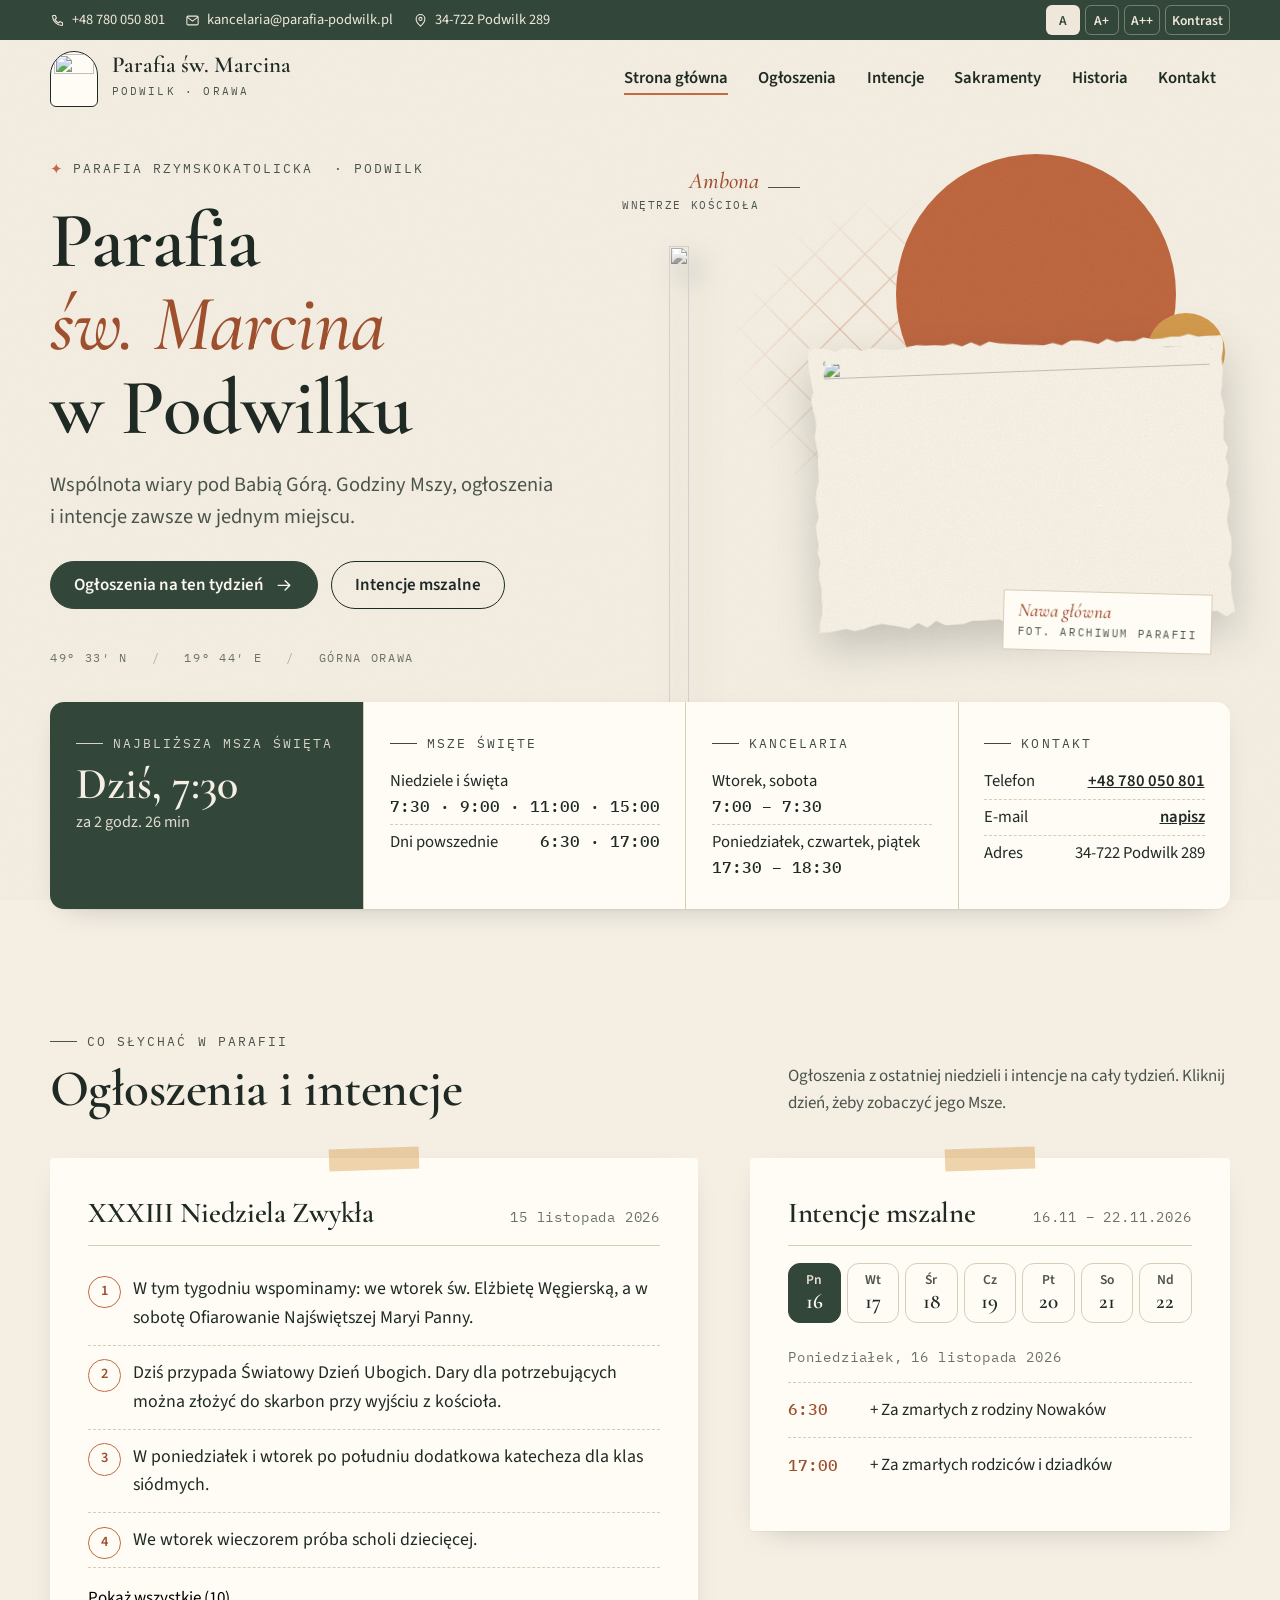
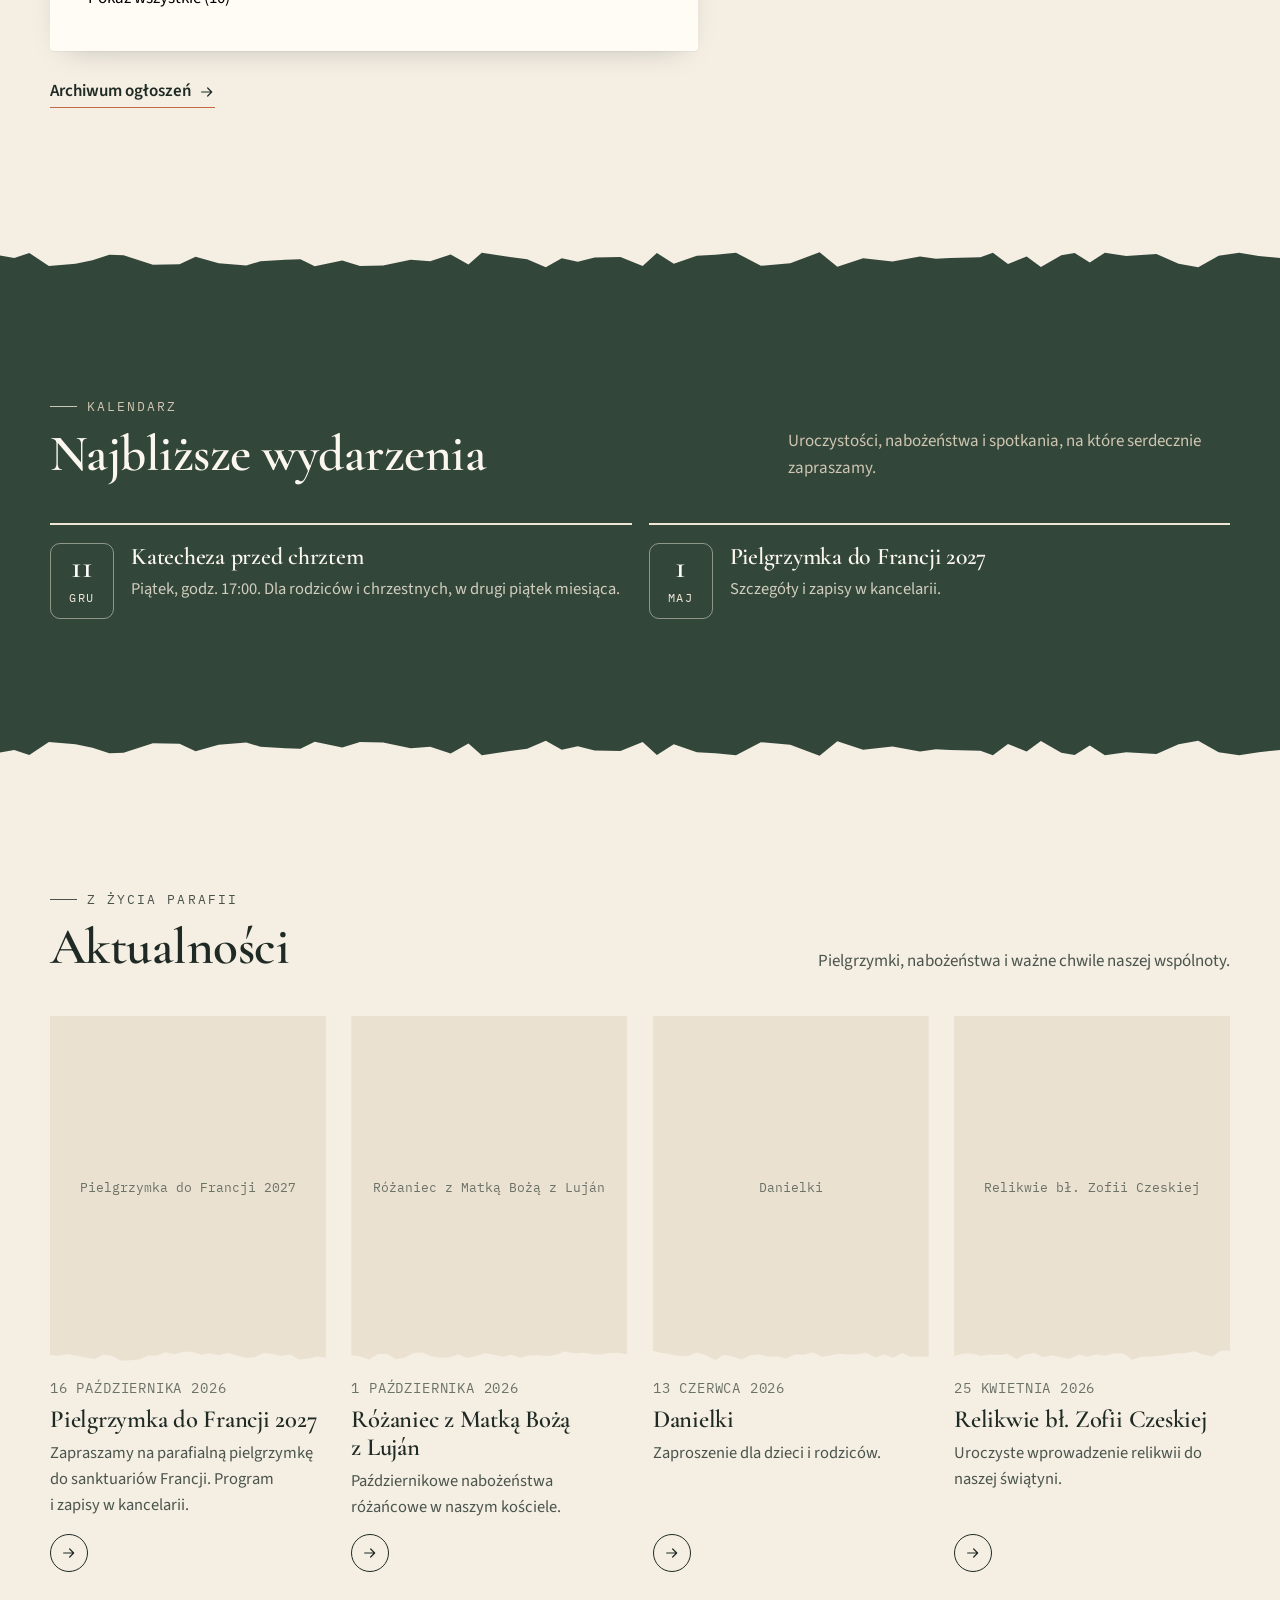
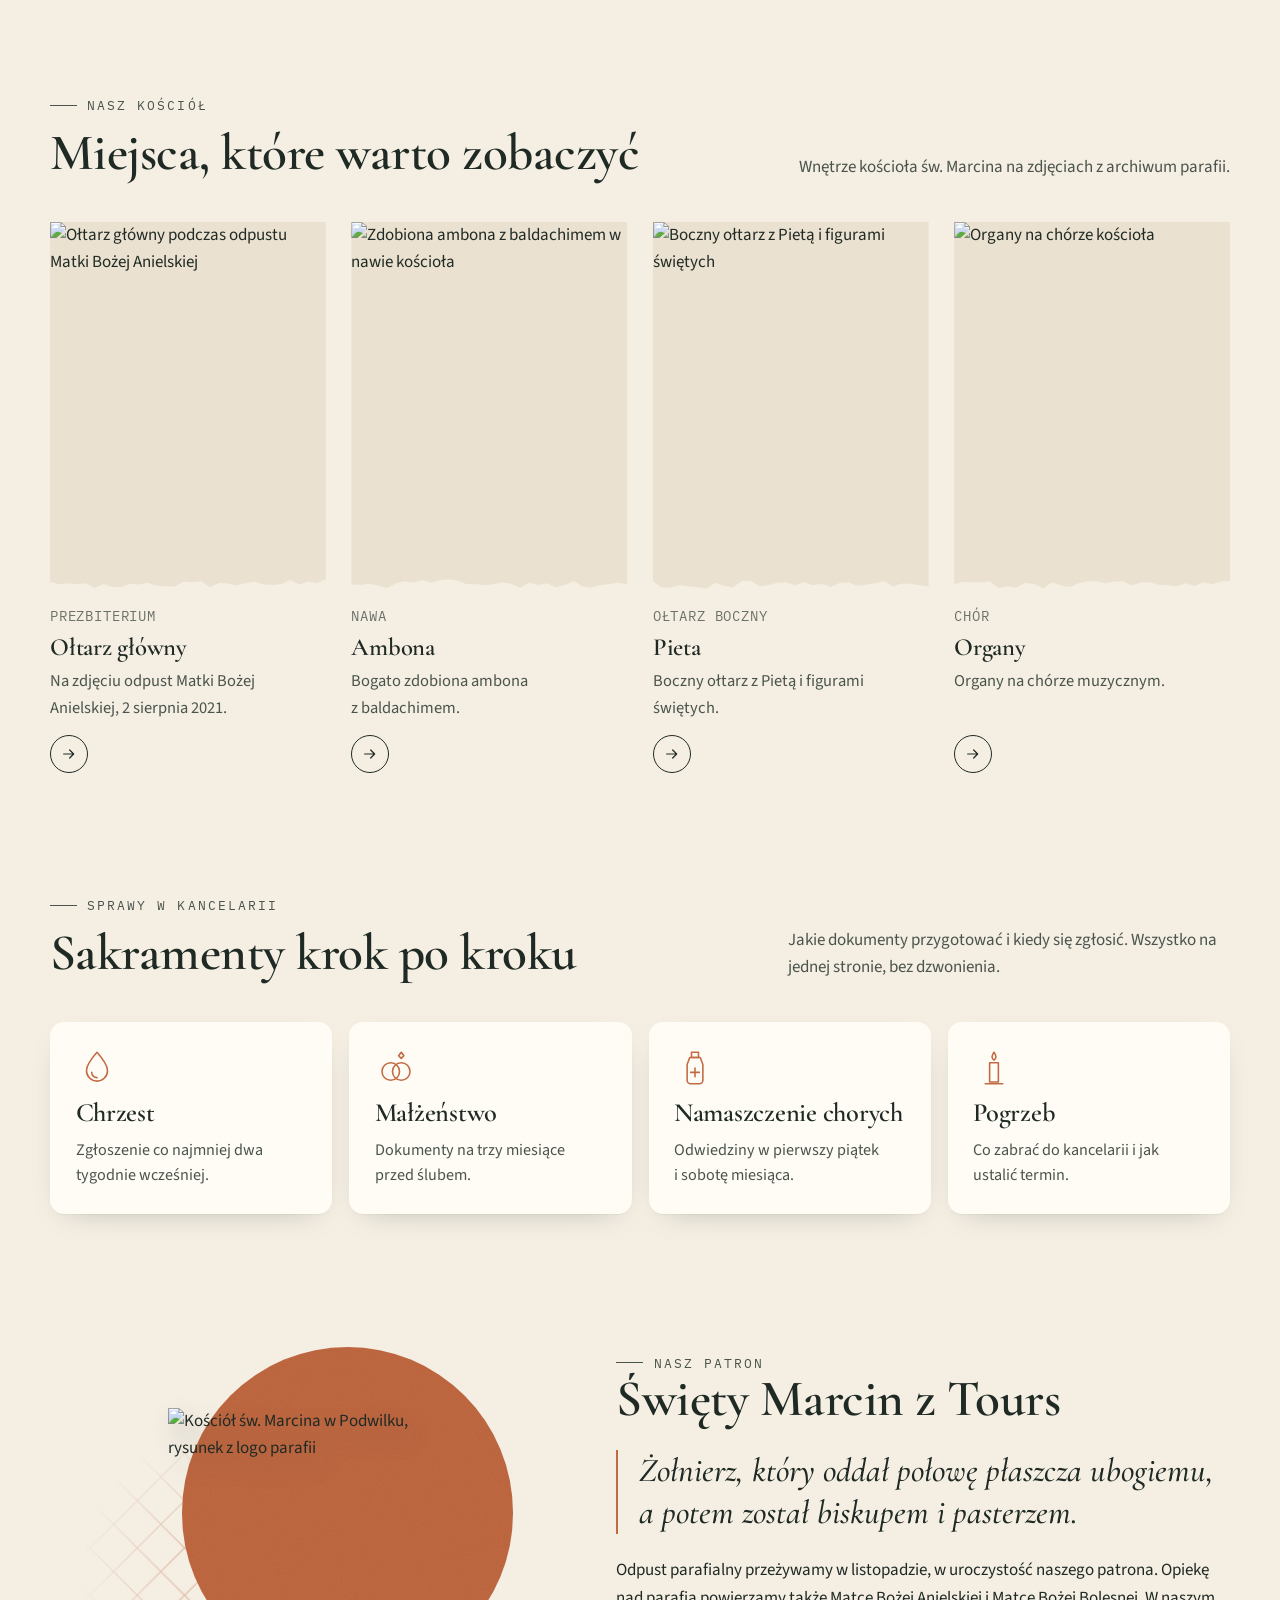
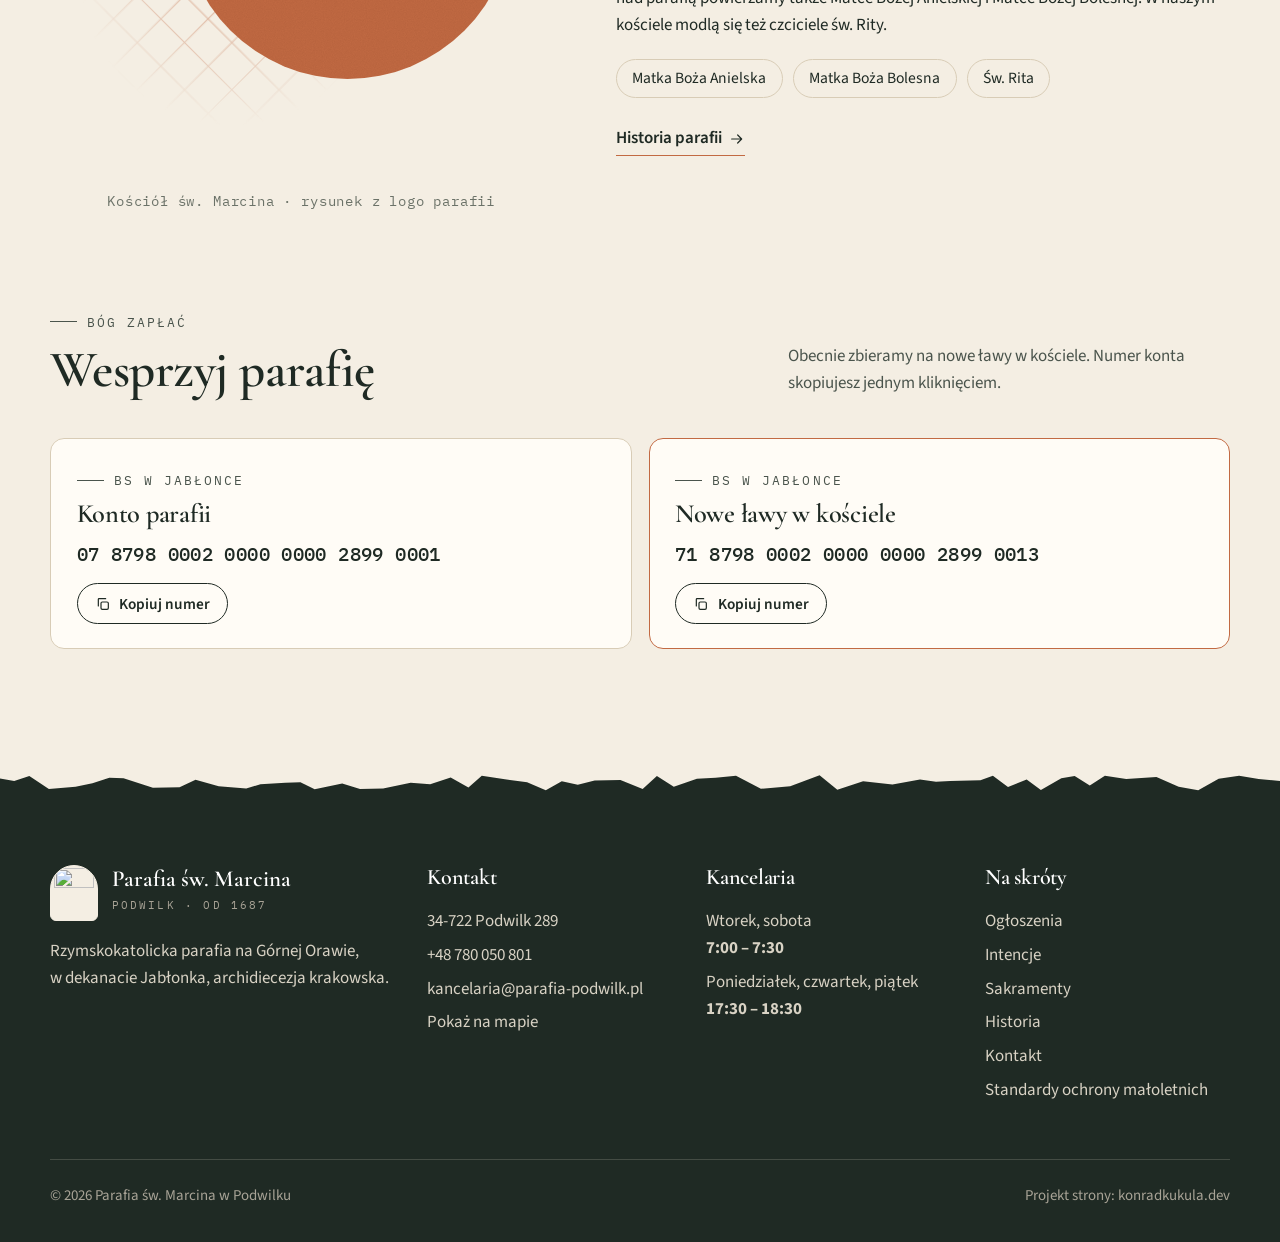
==== commit 0c16ac84: "Prawdziwe zdjęcia zamiast ilustracji SVG: kolaż, Nasz kościół, galeria - Usunięte wygenerowane ilust" ====
--- a/index.html
+++ b/index.html
@@ -6,7 +6,8 @@
 <title>Parafia św. Marcina w Podwilku</title>
 <meta name="description" content="Parafia rzymskokatolicka św. Marcina w Podwilku na Orawie. Godziny Mszy świętych, ogłoszenia duszpasterskie, intencje, sakramenty i kontakt z kancelarią.">
 <meta name="theme-color" content="#33463A">
-<link rel="icon" href="favicon.svg" type="image/svg+xml">
+<link rel="icon" href="favicon.png" type="image/png">
+<link rel="apple-touch-icon" href="assets/img/ikona-180.png">
 <link rel="preload" href="assets/fonts/cormorant-garamond-latin-600-normal.woff2" as="font" type="font/woff2" crossorigin>
 <link rel="stylesheet" href="css/styl.css">
 </head>
@@ -16,89 +17,31 @@
 
   <!-- ================= HERO ================= -->
   <section class="hero" aria-labelledby="tytul">
-    <div class="slonce" aria-hidden="true"></div>
-
-    <div class="hero-warstwy" aria-hidden="true">
-      <div class="warstwa" data-glebia="0.05"><img src="assets/svg/warstwa-1-tatry.svg" alt=""></div>
-      <div class="warstwa" data-glebia="0.10"><img src="assets/svg/warstwa-2-babia.svg" alt=""></div>
-      <div class="warstwa" data-glebia="0.16"><img src="assets/svg/warstwa-3-pagorek.svg" alt=""></div>
-      <div class="warstwa" data-glebia="0.08"><img src="assets/svg/warstwa-4-las.svg" alt=""></div>
-      <div class="warstwa" data-glebia="0"><img src="assets/svg/warstwa-5-papier.svg" alt=""></div>
-    </div>
-
-    <div class="hero-kosciol"><svg xmlns="http://www.w3.org/2000/svg" viewBox="0 0 420 300" class="kosciol" role="img" aria-labelledby="kosciol-tytul">
-  <title id="kosciol-tytul">Rysunek kościoła św. Marcina w Podwilku</title>
-  <g class="kosciol-wypelnienie">
-    <!-- dach nawy -->
-    <path d="M58 180 L104 132 L258 124 L270 170 Z" fill="#C26A43"/>
-    <path d="M58 180 L104 132 L118 132 L76 180 Z" fill="#A9573A" opacity=".55"/>
-    <!-- ściana nawy -->
-    <path d="M66 178 L266 168 L266 256 L66 256 Z" fill="#F1E8D8"/>
-    <path d="M66 178 L96 177 L96 256 L66 256 Z" fill="#E3D5BE"/>
-    <!-- fasada -->
-    <path d="M262 164 C262 148 276 150 280 140 C284 128 296 130 300 124 L340 124 L344 164 L344 268 L262 268 Z" fill="#F6EEE0"/>
-    <!-- wieża -->
-    <path d="M300 160 L300 92 L340 92 L340 160 Z" fill="#F6EEE0"/>
-    <path d="M296 92 L344 92 L342 86 L298 86 Z" fill="#E3D5BE"/>
-    <!-- hełm wieży -->
-    <path d="M300 86 C298 74 306 68 312 64 C316 60 318 56 320 52 C322 56 324 60 328 64 C334 68 342 74 340 86 Z" fill="#4B5B48"/>
-    <path d="M314 52 L326 52 L325 44 L315 44 Z" fill="#4B5B48"/>
-    <path d="M320 44 C314 42 315 36 320 33 C325 36 326 42 320 44 Z" fill="#4B5B48"/>
-    <!-- mur -->
-    <path d="M30 248 L262 248 L262 268 L30 268 Z" fill="#E6DCCB"/>
-    <!-- krzewy -->
-    <path d="M22 268 C14 252 26 236 40 240 C44 226 64 226 70 238 C82 232 96 244 92 256 C100 258 100 268 94 268 Z" fill="#7D8B69"/>
-    <path d="M318 268 C312 254 324 242 336 246 C340 232 360 232 366 244 C380 240 392 252 388 262 C396 264 396 268 390 268 Z" fill="#6F7E5D"/>
-    <path d="M150 268 C146 258 156 250 166 254 C172 246 186 248 188 258 C196 258 198 268 192 268 Z" fill="#8A976F"/>
-  </g>
-
-  <g class="kosciol-kreska" fill="none" stroke="#2B2A26" stroke-width="1.6" stroke-linecap="round" stroke-linejoin="round">
-    <!-- dach i nawa -->
-    <path pathLength="1" d="M58 180 L104 132 L258 124 L270 170"/>
-    <path pathLength="1" d="M66 178 L266 168 M66 178 L66 256 M96 177 L96 256"/>
-    <path pathLength="1" d="M104 132 L104 126 M102 128 L106 128"/>
-    <!-- okna nawy -->
-    <path pathLength="1" d="M118 236 L118 204 C118 194 132 194 132 204 L132 236 Z"/>
-    <path pathLength="1" d="M172 234 L172 202 C172 192 186 192 186 202 L186 234 Z"/>
-    <path pathLength="1" d="M226 232 L226 200 C226 190 240 190 240 200 L240 232 Z"/>
-    <!-- fasada z wolutą -->
-    <path pathLength="1" d="M262 256 L262 164 C262 148 276 150 280 140 C284 128 296 130 300 124"/>
-    <path pathLength="1" d="M344 268 L344 164 M262 176 L344 176 M270 176 L270 248 M336 176 L336 268"/>
-    <path pathLength="1" d="M280 232 L280 204 C280 195 292 195 292 204 L292 232 Z"/>
-    <path pathLength="1" d="M308 268 L308 232 C308 220 328 220 328 232 L328 268"/>
-    <!-- wieża -->
-    <path pathLength="1" d="M300 164 L300 92 M340 164 L340 92 M296 92 L344 92 L342 86 L298 86 Z"/>
-    <path pathLength="1" d="M314 150 L314 130 C314 122 326 122 326 130 L326 150 Z"/>
-    <path pathLength="1" d="M315 114 L315 102 C315 96 325 96 325 102 L325 114 Z"/>
-    <!-- hełm, latarnia, krzyż -->
-    <path pathLength="1" d="M300 86 C298 74 306 68 312 64 C316 60 318 56 320 52 C322 56 324 60 328 64 C334 68 342 74 340 86"/>
-    <path pathLength="1" d="M314 52 L326 52 L325 44 L315 44 Z M320 44 C314 42 315 36 320 33 C325 36 326 42 320 44"/>
-    <path pathLength="1" d="M320 33 L320 12 M314 19 L326 19"/>
-    <!-- mur -->
-    <path pathLength="1" d="M30 248 L262 248 M30 268 L262 268 M30 248 L30 268 M28 246 L262 246"/>
-    <!-- ziemia -->
-    <path pathLength="1" d="M8 270 C80 266 160 272 240 268 C300 266 360 272 412 268"/>
-  </g>
-
-  <!-- delikatne kreski cienia, jak w szkicowniku -->
-  <g class="kosciol-cien" stroke="#2B2A26" stroke-width=".8" opacity=".35" stroke-linecap="round">
-    <path d="M72 186 L72 250 M78 186 L78 250 M84 185 L84 250 M90 185 L90 250"/>
-    <path d="M304 98 L304 160 M308 98 L308 160"/>
-  </g>
-</svg></div>
-
-    <p class="hero-wspolrzedne" aria-hidden="true">49° 33′ N<br>19° 44′ E<br>Górna Orawa</p>
-    <p class="hero-notka odreczne" aria-hidden="true">Od 1687<br>roku razem</p>
-
-    <div class="wrap">
+    <div class="wrap hero-siatka">
       <div class="hero-tresc">
-        <span class="etykieta">Parafia rzymskokatolicka · Podwilk</span>
+        <span class="etykieta etykieta--gwiazdka">Parafia rzymskokatolicka<span class="ukryj-waskie">&nbsp;· Podwilk</span></span>
         <h1 id="tytul">Parafia <em>św. Marcina</em> w Podwilku</h1>
         <p class="wstep">Wspólnota wiary pod Babią Górą. Godziny Mszy, ogłoszenia i intencje zawsze w jednym miejscu.</p>
         <div class="hero-akcje">
           <a class="btn" href="#ogloszenia">Ogłoszenia na ten tydzień <svg viewBox="0 0 24 24" fill="none" stroke="currentColor" stroke-width="1.8" stroke-linecap="round" stroke-linejoin="round" aria-hidden="true"><path d="M4 12h15M13 6l6 6-6 6"/></svg></a>
           <a class="btn btn--jasny" href="intencje.html">Intencje mszalne</a>
         </div>
+        <p class="hero-wsp" aria-hidden="true"><span>49° 33′ N</span><span>19° 44′ E</span><span>Górna Orawa</span></p>
+      </div>
+
+      <!-- Kolaż z prawdziwych zdjęć kościoła (wycięcia zrobione w Canvie) -->
+      <div class="kolaz" aria-hidden="true">
+        <div class="kolaz-siatka" data-glebia="0.03"></div>
+        <div class="kolaz-kolo" data-glebia="0.08"></div>
+        <div class="kolaz-kolo kolaz-kolo--male" data-glebia="0.12"></div>
+        <figure class="kolaz-foto" data-glebia="-0.04">
+          <div class="papier" data-podarte="wszystkie" data-ziarno="11">
+            <img src="assets/img/nawa.webp" alt="" width="1300" height="867" data-podarte="wszystkie" data-ziarno="23">
+          </div>
+        </figure>
+        <img class="kolaz-ambona" src="assets/img/ambona.webp" alt="" width="355" height="867" data-glebia="-0.1">
+        <p class="kolaz-notka kolaz-notka--ambona"><b>Ambona</b>wnętrze kościoła</p>
+        <p class="kolaz-notka kolaz-notka--nawa"><b>Nawa główna</b>fot. archiwum parafii</p>
       </div>
     </div>
   </section>
@@ -157,7 +100,50 @@
         </div>
         <p>Pielgrzymki, nabożeństwa i ważne chwile naszej wspólnoty.</p>
       </div>
-      <div class="karty" data-aktualnosci></div>
+      <div class="karty karty--lista" data-aktualnosci></div>
+    </div>
+  </section>
+
+  <!-- ================= NASZ KOŚCIÓŁ ================= -->
+  <section class="sekcja" style="padding-top:0" aria-labelledby="kos-tytul">
+    <div class="wrap">
+      <div class="sekcja-glowa" data-pojaw>
+        <div>
+          <span class="etykieta">Nasz kościół</span>
+          <h2 id="kos-tytul">Miejsca, które warto zobaczyć</h2>
+        </div>
+        <p>Wnętrze kościoła św. Marcina na zdjęciach z archiwum parafii.</p>
+      </div>
+      <div class="karty karty--kosciol">
+        <a class="karta" href="historia.html#wnetrze" data-pojaw>
+          <div class="karta-foto" data-podarte="dol" data-ziarno="3"><img src="assets/img/oltarz-glowny.webp" alt="Ołtarz główny podczas odpustu Matki Bożej Anielskiej" loading="lazy" width="1600" height="1200"></div>
+          <span class="data-mono">Prezbiterium</span>
+          <h3>Ołtarz główny</h3>
+          <p>Na zdjęciu odpust Matki Bożej Anielskiej, 2 sierpnia 2021.</p>
+          <span class="kolko"><svg viewBox="0 0 24 24" fill="none" stroke="currentColor" stroke-width="1.8" stroke-linecap="round" stroke-linejoin="round" aria-hidden="true"><path d="M4 12h15M13 6l6 6-6 6"/></svg></span>
+        </a>
+        <a class="karta" href="historia.html#wnetrze" data-pojaw style="--opoznienie:.08s">
+          <div class="karta-foto" data-podarte="dol" data-ziarno="5"><img src="assets/img/ambona-foto.webp" alt="Zdobiona ambona z baldachimem w nawie kościoła" loading="lazy" width="1300" height="867" style="object-position:72% 50%"></div>
+          <span class="data-mono">Nawa</span>
+          <h3>Ambona</h3>
+          <p>Bogato zdobiona ambona z baldachimem.</p>
+          <span class="kolko"><svg viewBox="0 0 24 24" fill="none" stroke="currentColor" stroke-width="1.8" stroke-linecap="round" stroke-linejoin="round" aria-hidden="true"><path d="M4 12h15M13 6l6 6-6 6"/></svg></span>
+        </a>
+        <a class="karta" href="historia.html#wnetrze" data-pojaw style="--opoznienie:.16s">
+          <div class="karta-foto" data-podarte="dol" data-ziarno="7"><img src="assets/img/pieta-foto.webp" alt="Boczny ołtarz z Pietą i figurami świętych" loading="lazy" width="1300" height="867"></div>
+          <span class="data-mono">Ołtarz boczny</span>
+          <h3>Pieta</h3>
+          <p>Boczny ołtarz z Pietą i figurami świętych.</p>
+          <span class="kolko"><svg viewBox="0 0 24 24" fill="none" stroke="currentColor" stroke-width="1.8" stroke-linecap="round" stroke-linejoin="round" aria-hidden="true"><path d="M4 12h15M13 6l6 6-6 6"/></svg></span>
+        </a>
+        <a class="karta" href="historia.html#wnetrze" data-pojaw style="--opoznienie:.24s">
+          <div class="karta-foto" data-podarte="dol" data-ziarno="9"><img src="assets/img/organy.webp" alt="Organy na chórze kościoła" loading="lazy" width="1300" height="867"></div>
+          <span class="data-mono">Chór</span>
+          <h3>Organy</h3>
+          <p>Organy na chórze muzycznym.</p>
+          <span class="kolko"><svg viewBox="0 0 24 24" fill="none" stroke="currentColor" stroke-width="1.8" stroke-linecap="round" stroke-linejoin="round" aria-hidden="true"><path d="M4 12h15M13 6l6 6-6 6"/></svg></span>
+        </a>
+      </div>
     </div>
   </section>
 
@@ -195,17 +181,17 @@
   <!-- ================= PATRON ================= -->
   <section class="sekcja" style="padding-top:0" aria-labelledby="pat-tytul">
     <div class="wrap patron">
-      <figure class="patron-obraz" data-pojaw style="margin:0">
-        <div class="rama">
-          <img src="assets/img/sw-marcin.jpg" alt="Święty Marcin dzielący się płaszczem z ubogim, ilustracja" loading="lazy"
-               onerror="this.onerror=null;this.src='assets/svg/kosciol.svg';this.classList.add('szkic')">
-        </div>
+      <figure class="patron-obraz kolko-tlo" data-pojaw style="margin:0">
+        <div class="kolaz-siatka"></div>
+        <div class="kolaz-kolo"></div>
+        <img src="assets/img/logo-parafii.png" alt="Kościół św. Marcina w Podwilku, rysunek z logo parafii" loading="lazy" width="250" height="300">
+        <figcaption class="data-mono">Kościół św. Marcina · rysunek z logo parafii</figcaption>
       </figure>
       <div data-pojaw style="--opoznienie:.12s">
         <span class="etykieta">Nasz patron</span>
         <h2 id="pat-tytul">Święty Marcin z Tours</h2>
         <blockquote>Żołnierz, który oddał połowę płaszcza ubogiemu, a potem został biskupem i pasterzem.</blockquote>
-        <p>Odpust parafialny przeżywamy w listopadzie, w uroczystość naszego patrona. Opiekę nad parafią powierzamy także Matce Bożej Anielskiej i Matce Bożej Bolesnej, a w każdą niedzielę gromadzą się u nas czciciele św. Rity.</p>
+        <p>Odpust parafialny przeżywamy w listopadzie, w uroczystość naszego patrona. Opiekę nad parafią powierzamy także Matce Bożej Anielskiej i Matce Bożej Bolesnej. W naszym kościele modlą się też czciciele św. Rity.</p>
         <div class="patroni-inni"><span>Matka Boża Anielska</span><span>Matka Boża Bolesna</span><span>Św. Rita</span></div>
         <p style="margin-top:1.6rem"><a class="link-strzalka" href="historia.html">Historia parafii <svg width="16" height="16" viewBox="0 0 24 24" fill="none" stroke="currentColor" stroke-width="1.8" stroke-linecap="round" stroke-linejoin="round" aria-hidden="true"><path d="M4 12h15M13 6l6 6-6 6"/></svg></a></p>
       </div>
--- a/css/styl.css
+++ b/css/styl.css
@@ -52,7 +52,7 @@
   --tusz: #000; --tusz-2: #000; --tusz-3: #222;
   --linia: #000; --terakota: #8A2E0A; --terakota-ciemna: #6A2006; --las: #0B2615;
 }
-html[data-kontrast="wysoki"] .hero-warstwy, html[data-kontrast="wysoki"] .tekstura { display: none; }
+html[data-kontrast="wysoki"] .kolaz-siatka, html[data-kontrast="wysoki"] .kolaz-kolo::after { display: none; }
 
 * { box-sizing: border-box; }
 html { font-size: calc(106.25% * var(--skala)); scroll-behavior: smooth; -webkit-text-size-adjust: 100%; }
@@ -72,6 +72,7 @@
 body > * { position: relative; z-index: 1; }
 
 img, svg { max-width: 100%; display: block; }
+img { height: auto; }
 a { color: inherit; }
 a:focus-visible, button:focus-visible, summary:focus-visible { outline: 3px solid var(--ochra); outline-offset: 3px; border-radius: 6px; }
 .wrap { width: min(var(--szer), 100% - 2.5rem); margin-inline: auto; }
@@ -128,7 +129,11 @@
 .naglowek.przewiniety { background: rgba(244,238,227,.92); backdrop-filter: blur(10px); box-shadow: 0 1px 0 var(--linia); }
 .naglowek .wrap { display: flex; align-items: center; justify-content: space-between; gap: 1.5rem; min-height: 78px; }
 .marka { display: flex; align-items: center; gap: .8rem; text-decoration: none; }
-.marka img { width: 40px; height: 50px; }
+/* logo parafii (prawdziwy rysunek kościoła) w łuku, jak w koncepcie */
+.marka-luk { width: 48px; height: 56px; flex: none; display: grid; place-items: end center; overflow: hidden;
+  border-radius: 24px 24px 6px 6px; background: var(--papier-3); border: 1.5px solid var(--tusz); }
+.marka-luk img { width: 40px; height: auto; margin-bottom: 4px; }
+.stopka .marka-luk { background: #F4EEE3; border-color: #F4EEE3; }
 .marka b { font-family: var(--serif); font-size: 1.35rem; font-weight: 600; display: block; line-height: 1; }
 .marka small { font-family: var(--mono); font-size: .64rem; letter-spacing: .2em; text-transform: uppercase; color: var(--tusz-2); }
 .menu { display: flex; gap: .2rem; list-style: none; margin: 0; padding: 0; }
@@ -154,50 +159,70 @@
 }
 @media (min-width: 961px) { .menu-zamknij { display: none; } }
 
-/* ---------- HERO ---------- */
-.hero { position: relative; margin-top: -78px; padding-top: 78px; min-height: clamp(640px, 92vh, 860px); overflow: hidden; isolation: isolate; }
-.hero-tresc { position: relative; z-index: 5; padding-top: clamp(2.5rem, 7vh, 5rem); max-width: 600px; }
+/* ---------- HERO: tekst + kolaż z prawdziwych zdjęć ---------- */
+.hero { position: relative; margin-top: -78px; padding: calc(78px + clamp(1.5rem, 4vh, 3rem)) 0 clamp(7rem, 12vh, 9rem); overflow: hidden; isolation: isolate; }
+.hero-siatka { display: grid; grid-template-columns: minmax(0, 1fr) minmax(0, 1.12fr); gap: clamp(1.5rem, 4vw, 4rem); align-items: center; }
+.hero-tresc { position: relative; z-index: 5; max-width: 560px; }
 .hero h1 { margin: 1rem 0 1.1rem; }
 .hero h1 em { font-style: italic; font-weight: 500; color: var(--terakota-ciemna); }
 .hero .wstep { font-size: 1.2rem; color: var(--tusz-2); max-width: 30rem; }
 .hero-akcje { display: flex; gap: .8rem; flex-wrap: wrap; margin-top: 1.6rem; }
-.hero-wspolrzedne { position: absolute; right: 1.25rem; top: 104px; z-index: 6; font-family: var(--mono); font-size: .7rem; letter-spacing: .14em; color: var(--tusz-2); text-transform: uppercase; text-align: right; line-height: 1.9; }
-.hero-wspolrzedne::after { content: ""; display: block; width: 2rem; height: 1px; background: currentColor; margin: .6rem 0 0 auto; }
-
-.hero-warstwy { position: absolute; inset: 0; z-index: 1; pointer-events: none; }
-.hero-warstwy .warstwa { position: absolute; left: -2%; right: -2%; bottom: 0; height: 100%; will-change: transform; }
-.hero-warstwy .warstwa img { position: absolute; inset: 0; width: 100%; height: 100%; object-fit: cover; object-position: bottom; filter: drop-shadow(0 -6px 10px rgba(31,42,36,.16)); }
-.slonce {
-  position: absolute; z-index: 1; width: clamp(180px, 21vw, 300px); aspect-ratio: 1; border-radius: 50%;
-  right: 15%; top: 21%; background: radial-gradient(circle at 35% 30%, #E6AE63, var(--terakota) 70%);
-  box-shadow: inset -12px -16px 30px rgba(120,50,20,.25);
-}
-.slonce::after { content: ""; position: absolute; inset: 0; border-radius: inherit; opacity: .35; mix-blend-mode: multiply;
-  background-image: url("data:image/svg+xml,%3Csvg xmlns='http://www.w3.org/2000/svg' width='160' height='160'%3E%3Cfilter id='n'%3E%3CfeTurbulence type='fractalNoise' baseFrequency='1.2' numOctaves='2'/%3E%3C/filter%3E%3Crect width='100%25' height='100%25' filter='url(%23n)' opacity='.6'/%3E%3C/svg%3E"); }
-.hero-kosciol { position: absolute; z-index: 4; width: clamp(300px, 34vw, 500px); right: 7%; bottom: clamp(90px, 15vh, 140px); }
-.hero-notka { position: absolute; z-index: 6; right: clamp(1rem, 37vw, 560px); top: 250px; font-size: 1.6rem; transform: rotate(-6deg); line-height: 1.05; }
-.hero-notka::after { content: ""; display: block; width: 2.4rem; height: 1px; background: currentColor; margin-top: .5rem; }
+.hero-wsp { display: flex; gap: 1.4rem; margin: 2.4rem 0 0; font: .7rem var(--mono); letter-spacing: .14em; text-transform: uppercase; color: var(--tusz-3); }
+.hero-wsp span + span::before { content: "/"; margin-right: 1.4rem; opacity: .5; }
+.etykieta--gwiazdka::before { content: "✦"; width: auto; height: auto; background: none; color: var(--terakota); font-size: .9rem; letter-spacing: 0; }
+
+/* kolaż: koło, siatka, podarte zdjęcie nawy i wycięta ambona (Canva) */
+.kolaz { position: relative; aspect-ratio: 1 / .86; width: 100%; }
+.kolaz > * { position: absolute; margin: 0; will-change: transform; }
+.kolaz-kolo { width: 47%; aspect-ratio: 1; border-radius: 50%; top: 0; right: 9%; background: var(--terakota); overflow: hidden; }
+.kolaz-kolo::after, .papier::after { content: ""; position: absolute; inset: 0; pointer-events: none; mix-blend-mode: multiply; opacity: .55;
+  background-image: url("data:image/svg+xml,%3Csvg xmlns='http://www.w3.org/2000/svg' width='180' height='180'%3E%3Cfilter id='n'%3E%3CfeTurbulence type='fractalNoise' baseFrequency='.9' numOctaves='3' stitchTiles='stitch'/%3E%3CfeColorMatrix values='0 0 0 0 .45 0 0 0 0 .32 0 0 0 0 .2 0 0 0 .35 0'/%3E%3C/filter%3E%3Crect width='100%25' height='100%25' filter='url(%23n)'/%3E%3C/svg%3E"); }
+.kolaz-kolo--male { width: 13%; top: 31%; right: 1%; background: var(--ochra); }
+.kolaz-siatka { width: 54%; aspect-ratio: 1; top: 8%; left: 16%; transform: rotate(45deg);
+  background-image: linear-gradient(var(--terakota) 1px, transparent 1px), linear-gradient(90deg, var(--terakota) 1px, transparent 1px);
+  background-size: 11% 11%; opacity: .45;
+  -webkit-mask-image: radial-gradient(closest-side, #000 35%, transparent); mask-image: radial-gradient(closest-side, #000 35%, transparent); }
+.kolaz-foto { width: 70%; right: 0; top: 36%; transform: rotate(-2.2deg); filter: drop-shadow(0 18px 22px rgba(31,42,36,.22)); }
+.kolaz-foto .papier { position: relative; background: #FBF7EE; padding: 3.2%; }
+.kolaz-foto img { width: 100%; aspect-ratio: 3 / 2; object-fit: cover; filter: saturate(.95) sepia(.06); }
+.kolaz-ambona { height: 98%; width: auto; left: 6%; bottom: -16%; z-index: 3;
+  filter: grayscale(1) contrast(1.12) brightness(1.04) drop-shadow(10px 14px 14px rgba(31,42,36,.28)); }
+.kolaz-notka { font: .66rem/1.5 var(--mono); letter-spacing: .14em; text-transform: uppercase; color: var(--tusz-2); z-index: 4; }
+.kolaz-notka b { display: block; font: italic 500 1.35rem/1.1 var(--serif); letter-spacing: 0; text-transform: none; color: var(--terakota-ciemna); margin-bottom: .15rem; }
+.kolaz-notka--ambona { left: -2%; top: 3%; padding-right: 2.4rem; text-align: right; }
+.kolaz-notka--ambona::after { content: ""; position: absolute; right: 0; top: 1.05rem; width: 1.9rem; height: 1px; background: currentColor; }
+/* karteczka z opisem przyklejona do zdjęcia, jak w szkicowniku */
+.kolaz-notka--nawa { right: 3%; bottom: 3%; background: var(--papier-3); padding: .55rem .8rem .5rem; transform: rotate(1.5deg); border: 1px solid var(--linia); }
+.kolaz-notka--nawa b { font-size: 1.1rem; }
+
+/* wejście kolażu */
+.js .kolaz-kolo { animation: wschod 1.8s cubic-bezier(.2,.8,.2,1) both; }
+.js .kolaz-kolo--male { animation-delay: .25s; }
+.js .kolaz-siatka { animation: pojaw 1.6s ease .2s both; }
+.js .kolaz-foto { animation: wsun 1.3s cubic-bezier(.2,.8,.2,1) .35s both; }
+.js .kolaz-ambona { animation: wyrosnij 1.5s cubic-bezier(.2,.8,.2,1) .6s both; }
+.js .kolaz-notka { animation: pojaw 1s ease 1.4s both; }
+@keyframes wschod { from { transform: translateY(60px); opacity: 0; } }
+@keyframes pojaw { from { opacity: 0; } }
+@keyframes wsun { from { transform: translate(40px, 30px) rotate(3deg); opacity: 0; } }
+@keyframes wyrosnij { from { transform: translateY(50px); opacity: 0; } }
 
 @media (max-width: 900px) {
-  .hero { min-height: 0; padding-bottom: 330px; }
-  .hero-kosciol { width: min(360px, 80vw); right: 50%; transform: translateX(50%); bottom: 50px; }
-  .slonce { width: 130px; right: 5%; top: auto; bottom: 300px; }
+  .hero { padding-bottom: 6rem; }
+  .hero-siatka { grid-template-columns: 1fr; }
+  .kolaz { max-width: 560px; margin: 1rem auto 0; }
+  .hero-wsp { display: none; }
   .marka b { font-size: 1.12rem; }
-  .marka img { width: 34px; height: 43px; }
-  .hero-notka, .hero-wspolrzedne { display: none; }
-}
-
-/* rysowanie kościoła */
-.kosciol .kosciol-kreska path { stroke-dasharray: 1; stroke-dashoffset: 0; }
-.js .kosciol .kosciol-kreska path { stroke-dashoffset: 1; animation: rysuj 2.4s cubic-bezier(.6,.1,.3,1) forwards; }
-.js .kosciol .kosciol-kreska path:nth-child(n+4) { animation-delay: .25s; }
-.js .kosciol .kosciol-kreska path:nth-child(n+8) { animation-delay: .5s; }
-.js .kosciol .kosciol-kreska path:nth-child(n+12) { animation-delay: .75s; }
-.js .kosciol .kosciol-wypelnienie, .js .kosciol .kosciol-cien { opacity: 0; animation: pojaw 1.2s ease 1.3s forwards; }
-@keyframes rysuj { to { stroke-dashoffset: 0; } }
-@keyframes pojaw { to { opacity: 1; } }
-.js .slonce { animation: wschod 2.2s cubic-bezier(.2,.8,.2,1) both; }
-@keyframes wschod { from { transform: translateY(80px); opacity: 0; } }
+}
+@media (max-width: 520px) {
+  .kolaz-notka--ambona { left: -3%; top: 0; }
+  .kolaz-notka--nawa { bottom: 1%; }
+  .kolaz-notka b { font-size: 1.05rem; }
+  .kolaz-notka { font-size: .6rem; }
+}
+
+/* podarty papier: kształt liczy js/strona.js (data-podarte), tu tylko wygląd */
+[data-podarte] { -webkit-clip-path: var(--podarte, none); clip-path: var(--podarte, none); }
 
 /* ---------- najbliższa Msza ---------- */
 .najblizsza {
@@ -285,10 +310,24 @@
 @media (max-width: 1000px) { .karty { grid-template-columns: repeat(2, 1fr); } }
 @media (max-width: 520px) { .karty { grid-template-columns: 1fr; } }
 .karta { text-decoration: none; display: flex; flex-direction: column; }
-.karta-foto {
-  aspect-ratio: 4/5; overflow: hidden; position: relative; background: var(--papier-2);
-  clip-path: polygon(0 1.5%, 8% 0, 22% 1.2%, 37% 0, 55% 1.4%, 71% .2%, 86% 1.6%, 100% 0, 100% 97.5%, 91% 100%, 76% 98.4%, 60% 100%, 44% 98.2%, 28% 99.8%, 13% 98.3%, 0 100%);
-}
+.karty--kosciol .karta-foto { aspect-ratio: 3/4; }
+.karty--kosciol .karta-foto img { filter: saturate(.92) sepia(.05); }
+@media (max-width: 700px) {
+  .karty--kosciol { display: grid; grid-template-columns: none; grid-auto-flow: column; grid-auto-columns: 72%; overflow-x: auto; scroll-snap-type: x mandatory; padding-bottom: .8rem; scrollbar-width: thin; }
+  .karty--kosciol .karta { scroll-snap-align: start; }
+}
+/* aktualności na telefonie: zdjęcie obok tekstu, krótsza strona */
+@media (max-width: 520px) {
+  .karty--lista { gap: 1.6rem; }
+  .karty--lista .karta { display: grid; grid-template-columns: 36% 1fr; grid-template-rows: auto auto 1fr; column-gap: 1rem; align-items: start; }
+  .karty--lista .karta-foto { grid-column: 1; grid-row: 1 / span 3; }
+  .karty--lista .karta .data-mono { margin-top: 0; font-size: .68rem; }
+  .karty--lista .karta h3 { font-size: 1.22rem; margin-top: .2rem; }
+  .karty--lista .karta p { font-size: .93rem; margin: 0; }
+  .karty--lista .kolko { display: none; }
+  .ukryj-waskie { display: none; }
+}
+.karta-foto { aspect-ratio: 4/5; overflow: hidden; position: relative; background: var(--papier-2); }
 .karta-foto img { width: 100%; height: 100%; object-fit: cover; transition: transform .7s cubic-bezier(.2,.8,.2,1); filter: saturate(.9) sepia(.08); }
 .karta:hover .karta-foto img { transform: scale(1.05); }
 .karta-foto .brak { position: absolute; inset: 0; display: grid; place-items: center; color: var(--tusz-3); font-family: var(--mono); font-size: .75rem; }
@@ -312,11 +351,12 @@
 .patron { display: grid; grid-template-columns: .9fr 1.1fr; gap: clamp(2rem, 5vw, 5rem); align-items: center; }
 @media (max-width: 860px) { .patron { grid-template-columns: 1fr; } }
 .patron-obraz { position: relative; }
-.patron-obraz .rama { background: var(--papier-3); padding: 14px; box-shadow: var(--cien); transform: rotate(-2deg); }
-.patron-obraz img { width: 100%; aspect-ratio: 4/5; object-fit: cover; }
-.patron-obraz img.szkic { object-fit: contain; padding: 12%; background: var(--papier-2); }
-.patron-obraz .zastepczy { aspect-ratio: 4/5; display: grid; place-items: center; background: var(--papier-2); }
-.patron-obraz .zastepczy svg { width: 70%; }
+.kolko-tlo { aspect-ratio: 1; width: 100%; max-width: 460px; margin-inline: auto !important; display: grid; place-items: center; }
+.kolko-tlo > .kolaz-kolo { position: absolute; width: 72%; top: 4%; right: 4%; }
+.kolko-tlo > .kolaz-siatka { position: absolute; width: 66%; top: 20%; left: 2%; }
+.kolko-tlo > img { position: relative; z-index: 2; width: 58%; margin-top: 4%; filter: drop-shadow(8px 12px 12px rgba(31,42,36,.22)); }
+.kolko-tlo > img.wyciecie-szeroke { width: 92%; }
+.kolko-tlo figcaption { position: absolute; left: 0; right: 0; bottom: -1.4rem; text-align: center; }
 .patron blockquote { font-family: var(--serif); font-size: clamp(1.5rem, 2.6vw, 2.1rem); font-style: italic; line-height: 1.25; margin: 1.4rem 0; padding-left: 1.2rem; border-left: 2px solid var(--terakota); }
 .patroni-inni { display: flex; gap: .6rem; flex-wrap: wrap; margin-top: 1.2rem; }
 .patroni-inni span { border: 1px solid var(--linia); border-radius: 999px; padding: .35rem .9rem; font-size: .92rem; }
@@ -372,6 +412,25 @@
 .checklista li::after { content: ""; position: absolute; left: .32rem; top: .72rem; width: .38rem; height: .62rem; border: solid var(--las); border-width: 0 2px 2px 0; transform: rotate(45deg); }
 .uwaga { background: rgba(217,160,80,.16); border-left: 3px solid var(--ochra); padding: .9rem 1.1rem; border-radius: 0 8px 8px 0; font-size: .98rem; }
 
+/* galeria na stronie historii */
+.galeria { display: grid; grid-template-columns: repeat(3, 1fr); gap: clamp(1rem, 2.4vw, 2rem); }
+.galeria figure { margin: 0; }
+.galeria .karta-foto { aspect-ratio: 4/3; }
+.galeria .galeria-duze { grid-column: span 2; grid-row: span 2; }
+.galeria .galeria-duze .karta-foto { aspect-ratio: auto; height: calc(100% - 3.4rem); min-height: 280px; }
+.galeria figcaption { margin-top: .8rem; font: 600 1.25rem/1.2 var(--serif); }
+.galeria figcaption .data-mono { display: block; text-transform: uppercase; font-weight: 400; margin-bottom: .15rem; }
+.galeria > * { min-width: 0; }
+@media (max-width: 860px) {
+  .galeria { grid-template-columns: 1fr 1fr; }
+  .galeria .galeria-duze { grid-row: auto; }
+  .galeria .galeria-duze .karta-foto { height: auto; min-height: 0; aspect-ratio: 3/2; }
+  /* ostatnie zdjęcie bez pary zajmuje całą szerokość */
+  .galeria > :last-child:nth-child(even) { grid-column: span 2; }
+  .galeria > :last-child:nth-child(even) .karta-foto { aspect-ratio: 3/2; }
+}
+@media (max-width: 520px) { .galeria { gap: 1.2rem .8rem; } .galeria figcaption { font-size: 1.05rem; } .galeria figcaption .data-mono { font-size: .62rem; } }
+
 .os-czasu { position: relative; padding-left: 2rem; border-left: 1.5px solid var(--linia); margin: 2rem 0; }
 .os-czasu div { position: relative; padding-bottom: 1.6rem; }
 .os-czasu div::before { content: ""; position: absolute; left: calc(-2rem - 7px); top: .5rem; width: 12px; height: 12px; border-radius: 50%; background: var(--terakota); box-shadow: 0 0 0 4px var(--papier); }
@@ -391,12 +450,10 @@
 @media (prefers-reduced-motion: reduce) {
   *, *::before, *::after { animation: none !important; transition: none !important; scroll-behavior: auto !important; }
   .js [data-pojaw] { opacity: 1; transform: none; }
-  .js .kosciol .kosciol-kreska path { stroke-dashoffset: 0; }
-  .js .kosciol .kosciol-wypelnienie, .js .kosciol .kosciol-cien { opacity: 1; }
 }
 
 @media print {
-  .pasek-dost, .naglowek, .hero-warstwy, .stopka, .slonce { display: none !important; }
+  .pasek-dost, .naglowek, .kolaz, .stopka { display: none !important; }
   body::before { display: none; }
 }
 
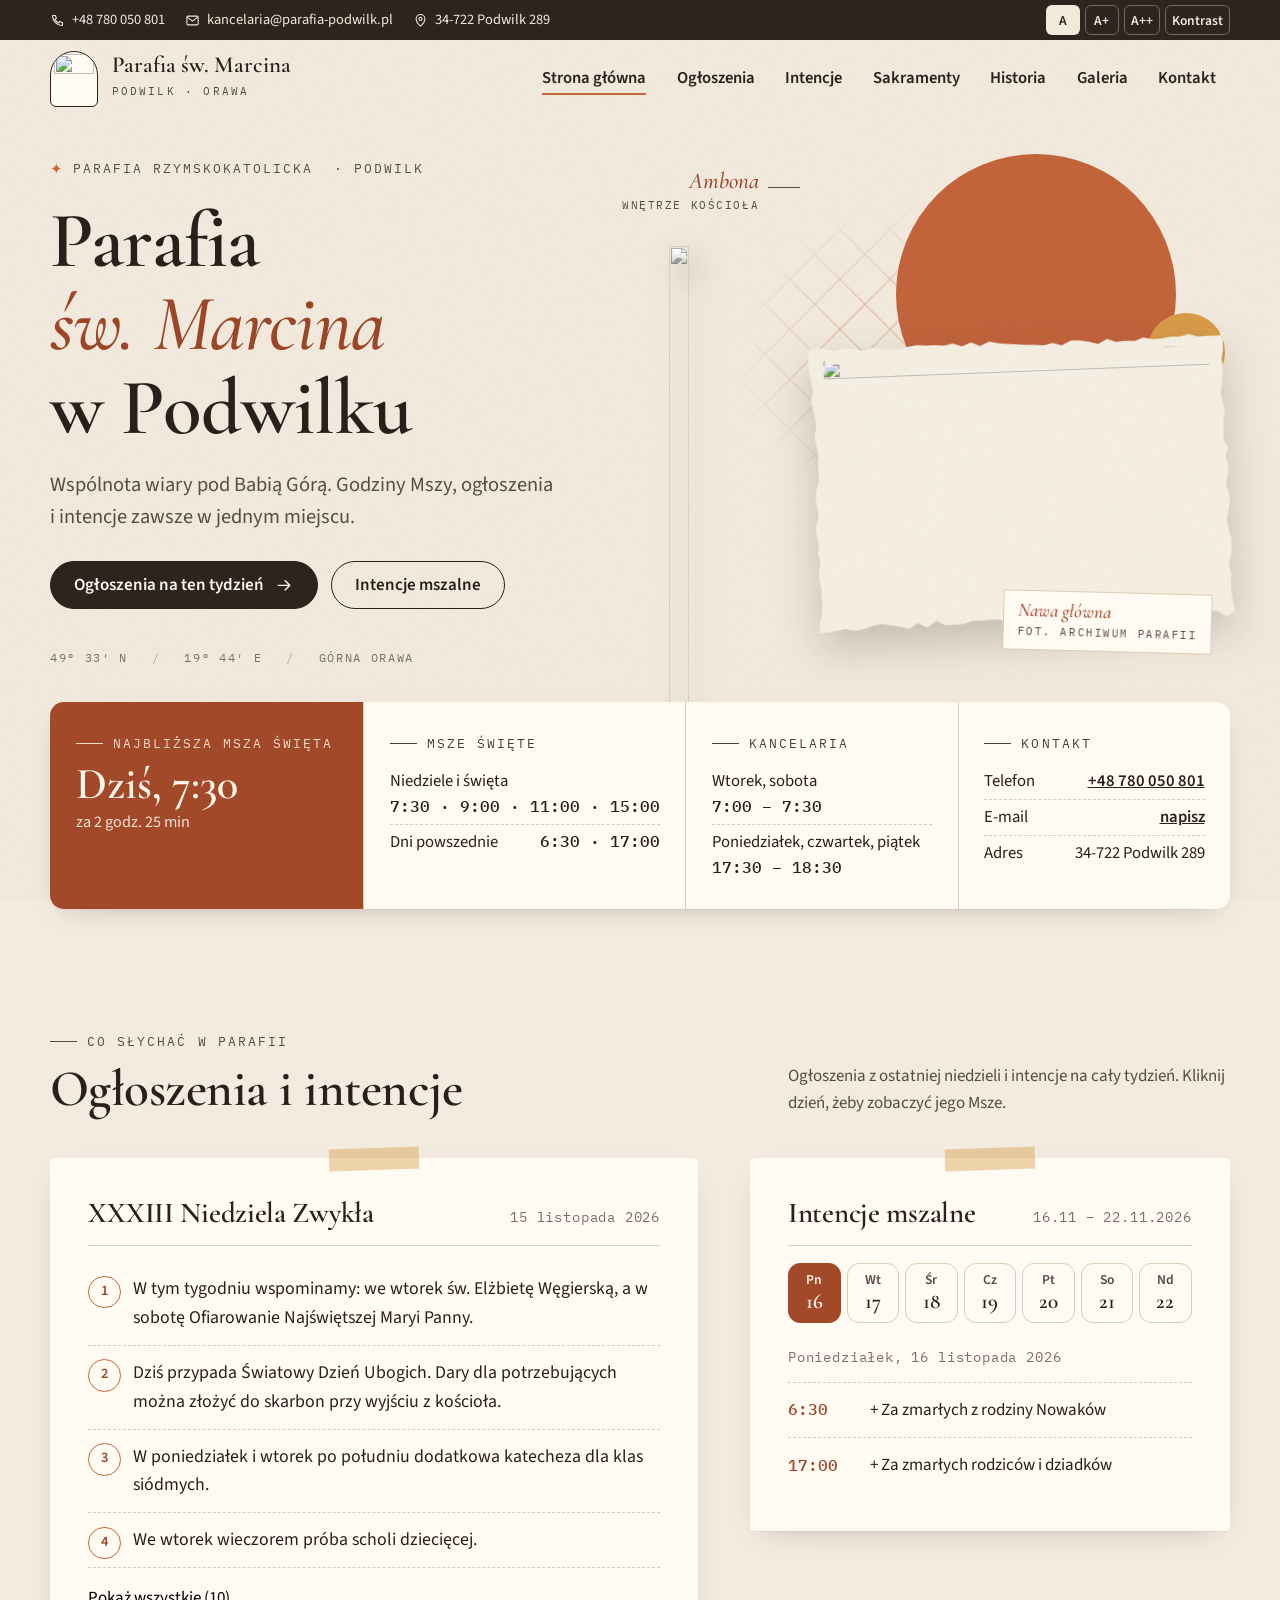
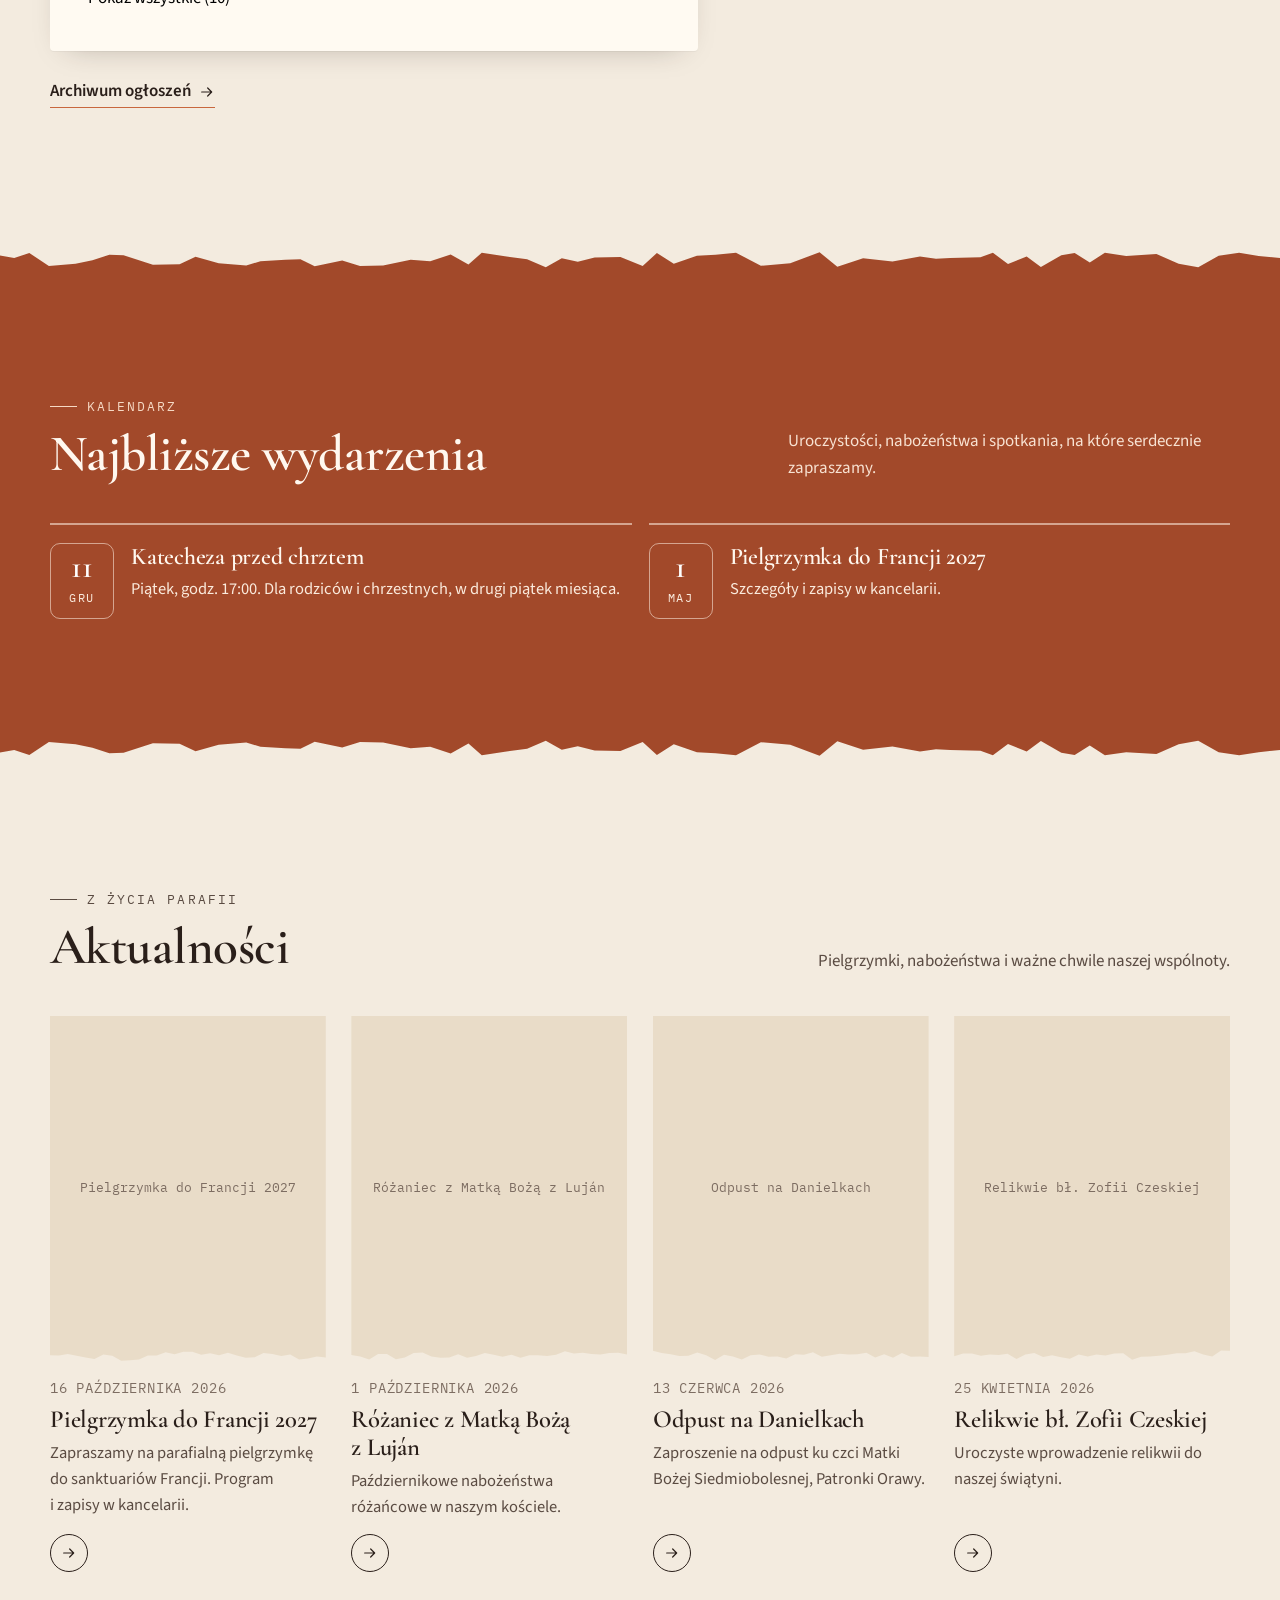
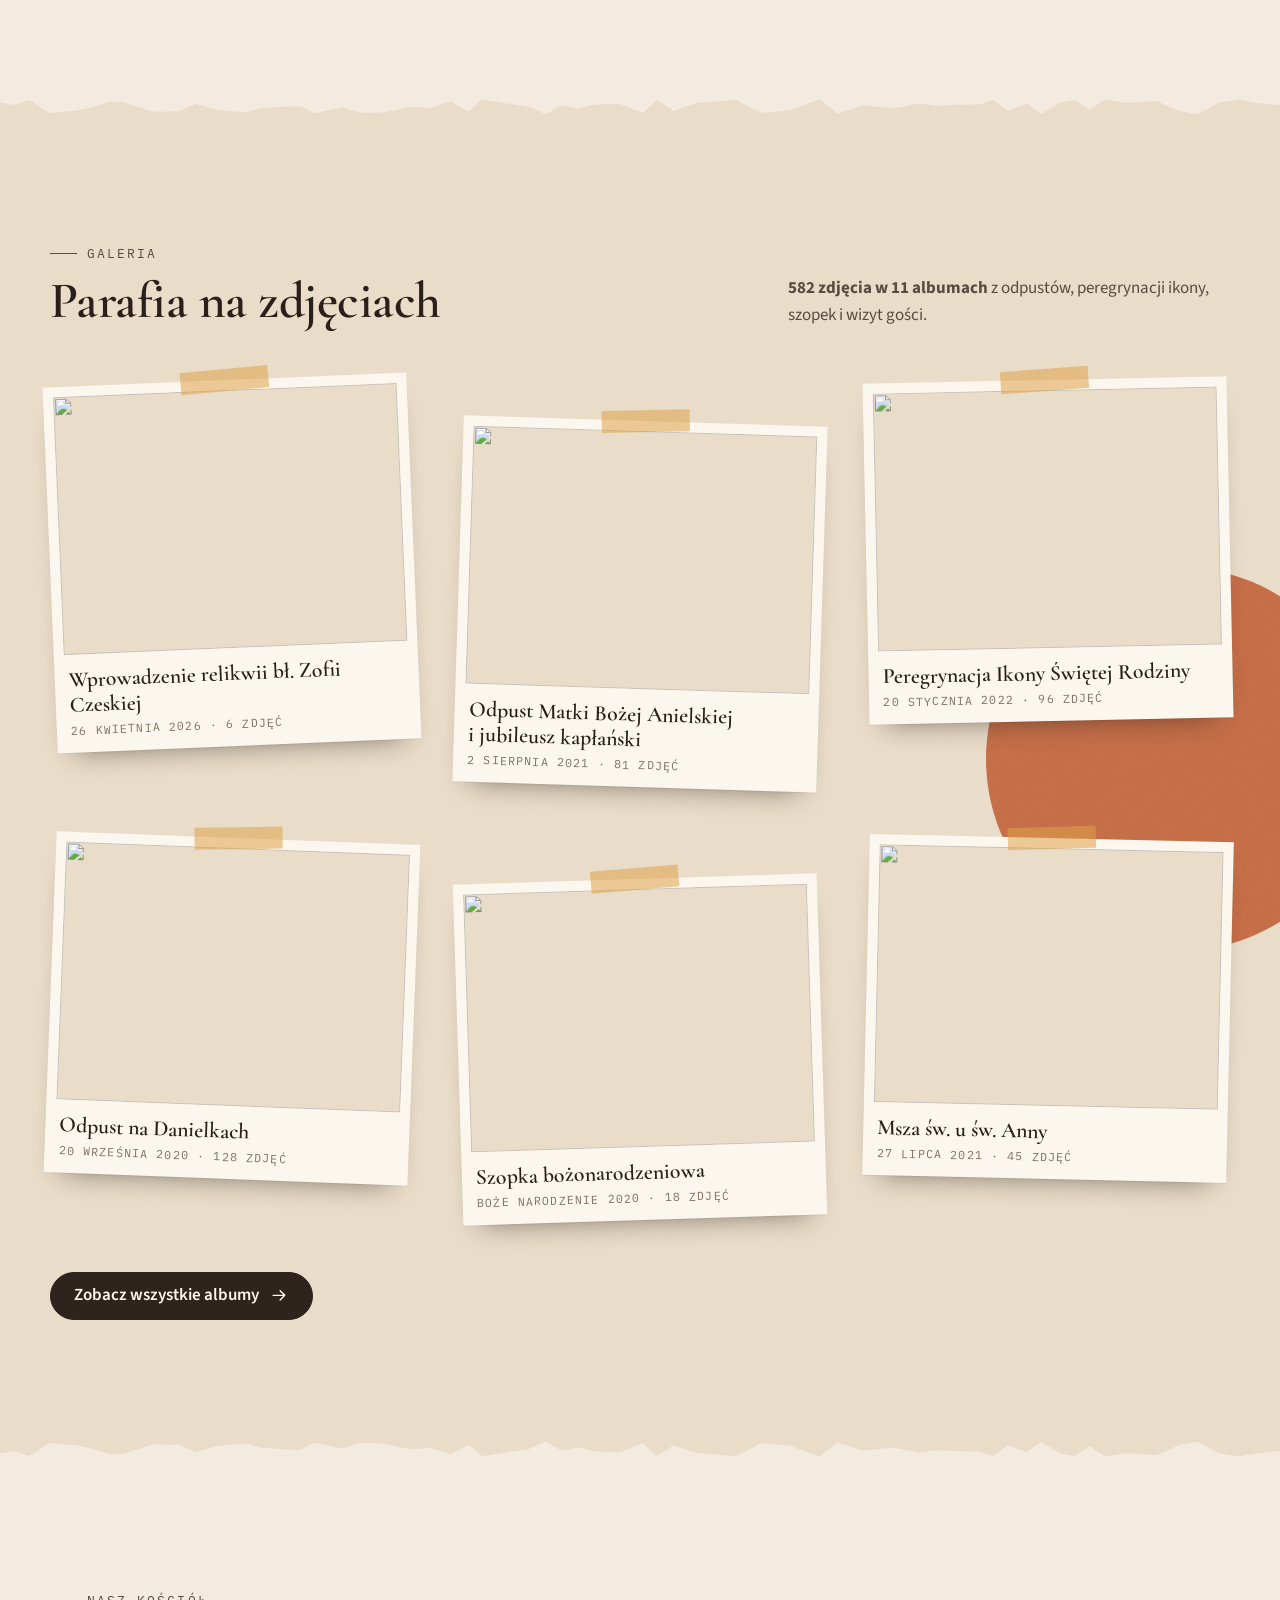
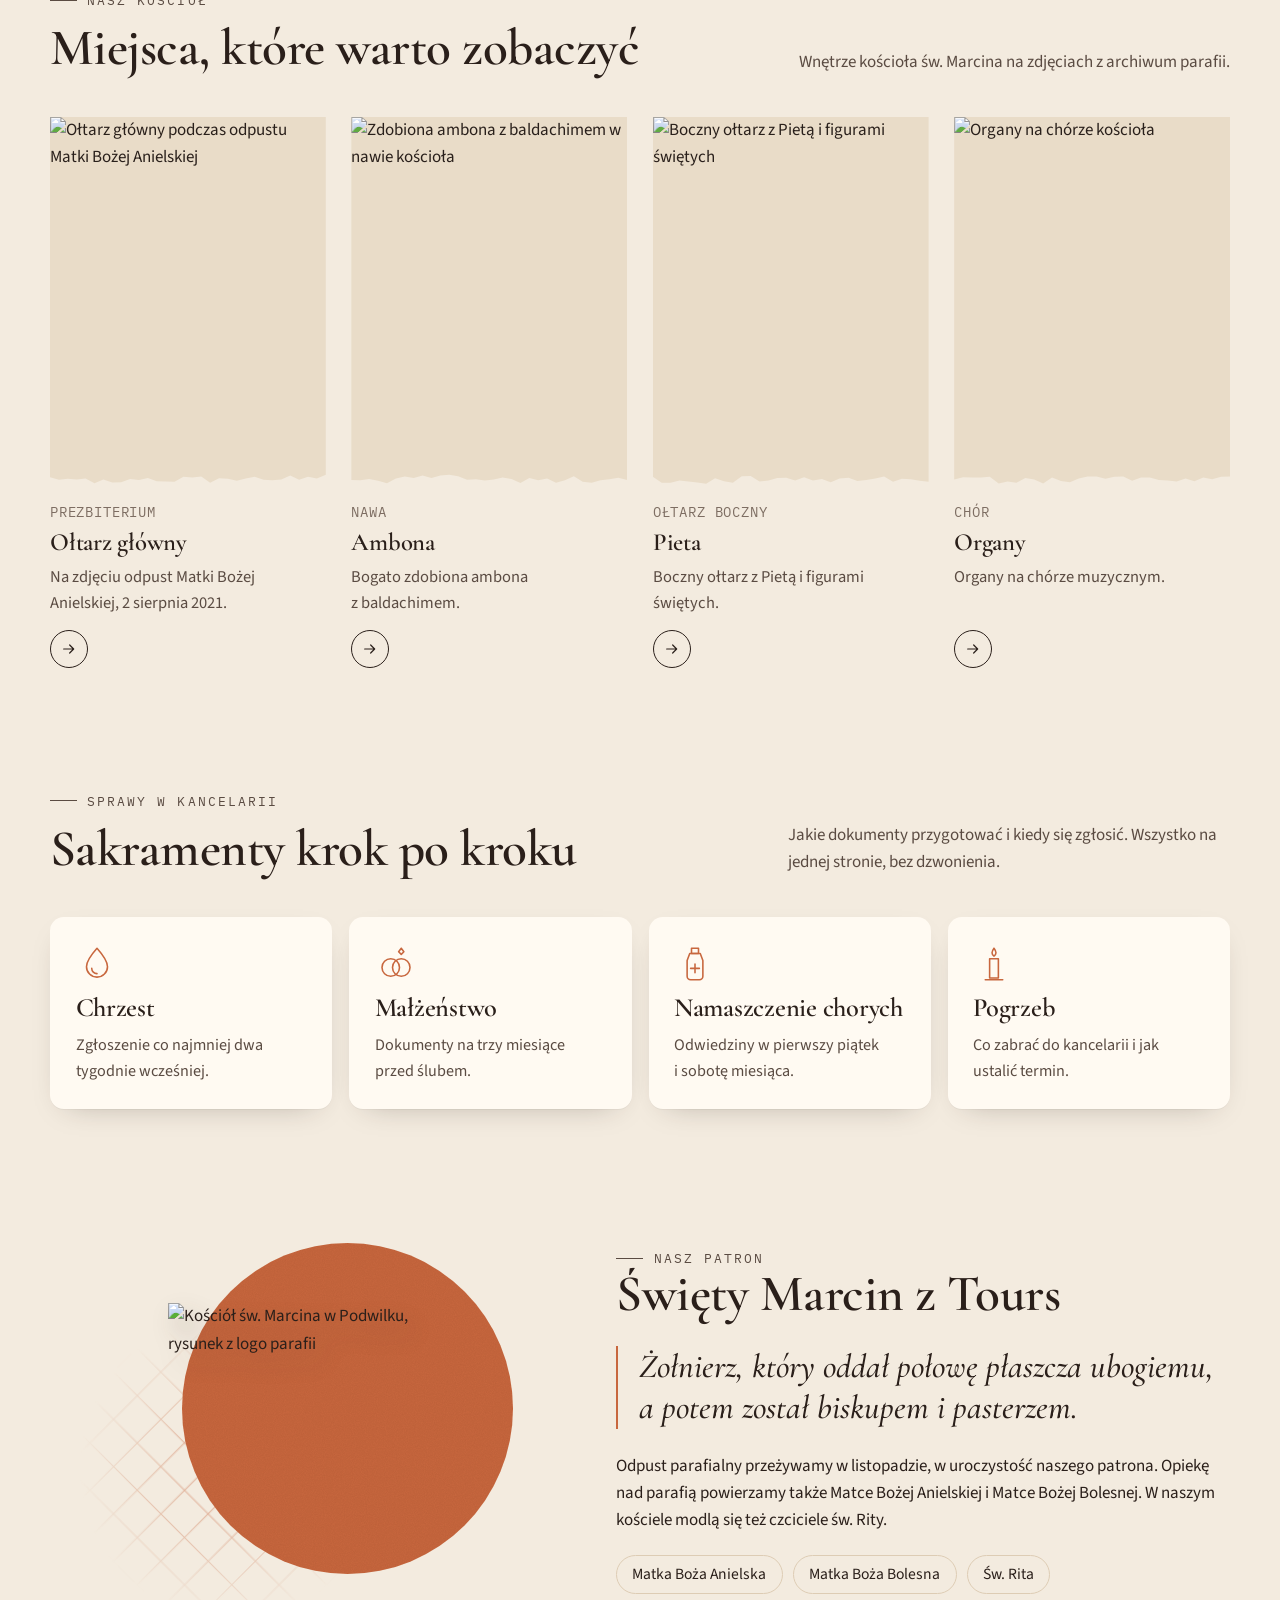
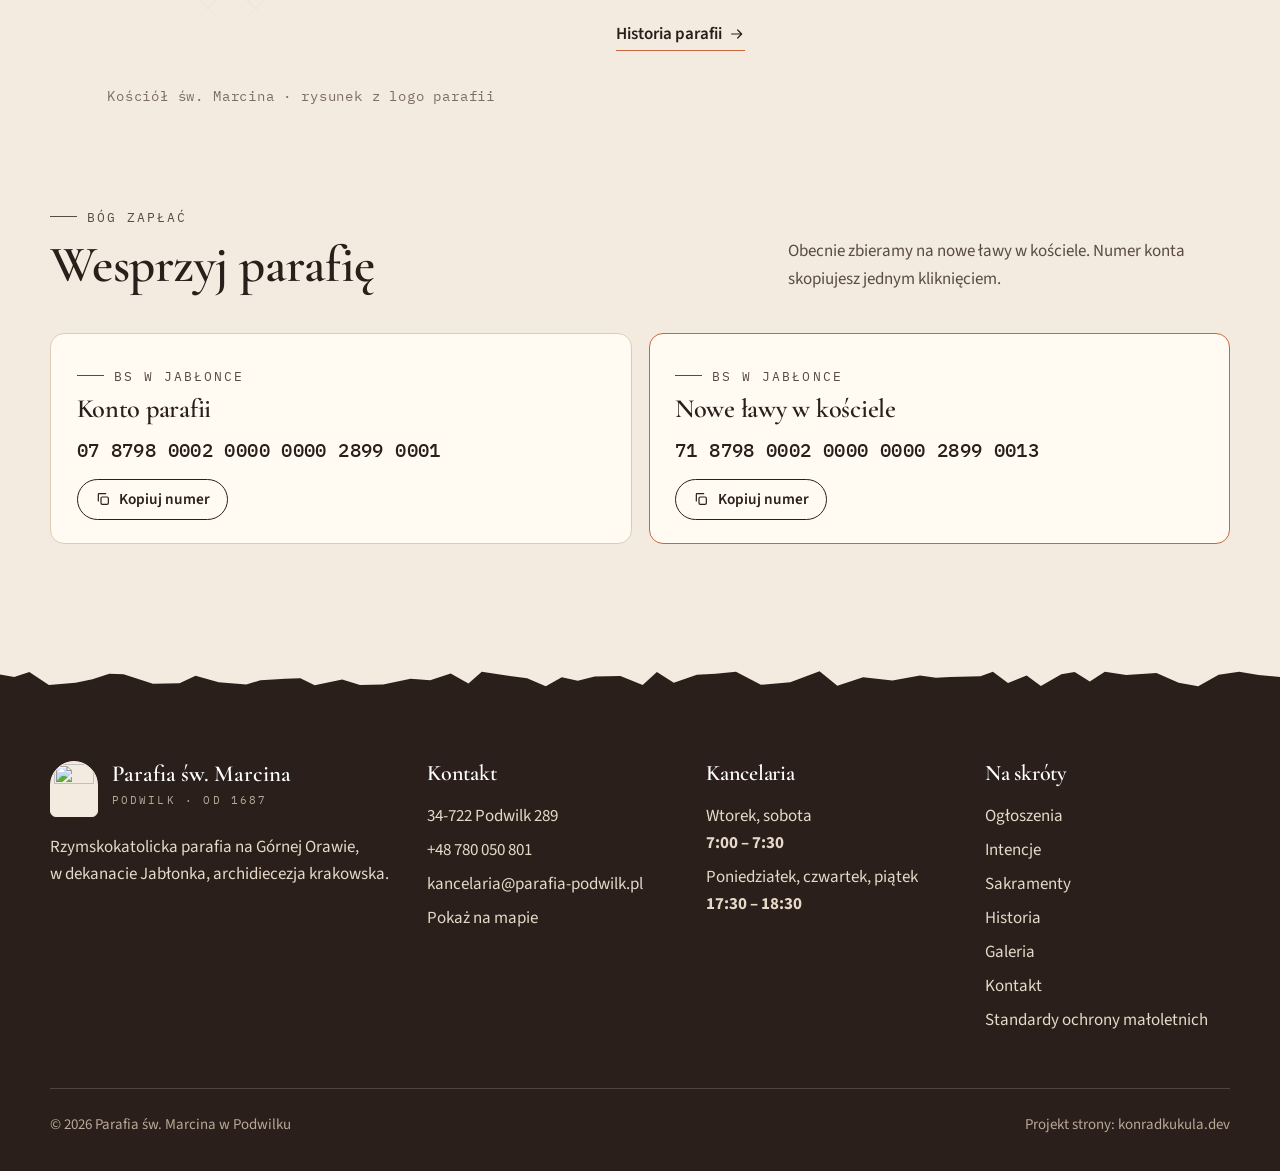
==== commit 7322308a: "Galeria z 582 zdjęciami, kolory z konceptu TERRA, więcej zdjęć na stronach - Kolorystyka: kremowy pa" ====
--- a/index.html
+++ b/index.html
@@ -5,7 +5,7 @@
 <meta name="viewport" content="width=device-width, initial-scale=1">
 <title>Parafia św. Marcina w Podwilku</title>
 <meta name="description" content="Parafia rzymskokatolicka św. Marcina w Podwilku na Orawie. Godziny Mszy świętych, ogłoszenia duszpasterskie, intencje, sakramenty i kontakt z kancelarią.">
-<meta name="theme-color" content="#33463A">
+<meta name="theme-color" content="#2F231D">
 <link rel="icon" href="favicon.png" type="image/png">
 <link rel="apple-touch-icon" href="assets/img/ikona-180.png">
 <link rel="preload" href="assets/fonts/cormorant-garamond-latin-600-normal.woff2" as="font" type="font/woff2" crossorigin>
@@ -83,7 +83,7 @@
           <span class="etykieta">Kalendarz</span>
           <h2 id="wyd-tytul">Najbliższe wydarzenia</h2>
         </div>
-        <p style="color:#CFC6B2">Uroczystości, nabożeństwa i spotkania, na które serdecznie zapraszamy.</p>
+        <p>Uroczystości, nabożeństwa i spotkania, na które serdecznie zapraszamy.</p>
       </div>
       <div class="wydarzenia" data-wydarzenia></div>
     </div>
@@ -104,8 +104,26 @@
     </div>
   </section>
 
+  <!-- ================= GALERIA ================= -->
+  <div class="rozdarcie rozdarcie--kraft" aria-hidden="true"></div>
+  <section class="sekcja sekcja--kraft" aria-labelledby="gal-tytul">
+    <div class="galeria-kolo" aria-hidden="true"></div>
+    <div class="wrap">
+      <div class="sekcja-glowa" data-pojaw>
+        <div>
+          <span class="etykieta">Galeria</span>
+          <h2 id="gal-tytul">Parafia na zdjęciach</h2>
+        </div>
+        <p><b data-galeria-razem>Kilkaset zdjęć</b> z odpustów, peregrynacji ikony, szopek i wizyt gości.</p>
+      </div>
+      <div class="odbitki" data-galeria-skrot="relikwie-2026,odpust-2021,peregrynacja-2022,danielki-2020,szopka-2020,sw-anna-2021"></div>
+      <p class="odbitki-dol" data-pojaw><a class="btn" href="galeria.html">Zobacz wszystkie albumy <svg viewBox="0 0 24 24" fill="none" stroke="currentColor" stroke-width="1.8" stroke-linecap="round" stroke-linejoin="round" aria-hidden="true"><path d="M4 12h15M13 6l6 6-6 6"/></svg></a></p>
+    </div>
+  </section>
+  <div class="rozdarcie rozdarcie--kraft rozdarcie--gora" aria-hidden="true"></div>
+
   <!-- ================= NASZ KOŚCIÓŁ ================= -->
-  <section class="sekcja" style="padding-top:0" aria-labelledby="kos-tytul">
+  <section class="sekcja" aria-labelledby="kos-tytul">
     <div class="wrap">
       <div class="sekcja-glowa" data-pojaw>
         <div>
@@ -216,7 +234,9 @@
 </main>
 
 <script src="dane/parafia.js"></script>
+<script src="dane/galeria.js"></script>
 <script src="js/uklad.js"></script>
+<script src="js/galeria.js"></script>
 <script src="js/strona.js"></script>
 </body>
 </html>
--- a/css/styl.css
+++ b/css/styl.css
@@ -1,6 +1,6 @@
 /* =========================================================
    Parafia św. Marcina w Podwilku · arkusz stylów
-   Paleta: papier, szałwia, terakota, ochra (dach, góry, słońce)
+   Paleta: kremowy papier, terakota, cegła, ochra i ciemny brąz (jak koncept TERRA)
    ========================================================= */
 
 @font-face { font-family: "Cormorant"; font-weight: 500; font-style: normal; font-display: swap; src: url(../assets/fonts/cormorant-garamond-latin-500-normal.woff2) format("woff2"); unicode-range: U+0000-00FF,U+0131,U+0152-0153,U+02BB-02BC,U+02C6,U+02DA,U+02DC,U+0304,U+0308,U+0329,U+2000-206F,U+20AC,U+2122,U+2191,U+2193,U+2212,U+2215,U+FEFF,U+FFFD; }
@@ -23,19 +23,19 @@
 @font-face { font-family: "Plex Mono"; font-weight: 500; font-style: normal; font-display: swap; src: url(../assets/fonts/ibm-plex-mono-latin-ext-500-normal.woff2) format("woff2"); unicode-range: U+0100-02BA,U+02BD-02C5,U+02C7-02CC,U+02CE-02D7,U+02DD-02FF,U+0304,U+0308,U+0329,U+1D00-1DBF,U+1E00-1E9F,U+1EF2-1EFF,U+2020,U+20A0-20AB,U+20AD-20C4,U+2113,U+2C60-2C7F,U+A720-A7FF; }
 
 :root {
-  --papier: #F4EEE3;
-  --papier-2: #EAE1D0;
-  --papier-3: #FFFCF6;
-  --tusz: #1F2A24;
-  --tusz-2: #4A544C;
-  --tusz-3: #6B7268;
-  --szalwia: #7D8B69;
-  --las: #33463A;
-  --terakota: #C26A43;
-  --terakota-ciemna: #9E4F2E;
-  --ochra: #D9A050;
-  --linia: #D8CCB6;
-  --cien: 0 1px 0 rgba(31,42,36,.04), 0 10px 30px -18px rgba(31,42,36,.35);
+  --papier: #F3EBDF;
+  --papier-2: #E9DCC8;
+  --papier-3: #FFFAF2;
+  --tusz: #2A1F1A;
+  --tusz-2: #5A4B42;
+  --tusz-3: #7D6D62;
+  --ciemny: #2F231D;          /* przyciski, górny pasek */
+  --cegla: #A2492A;           /* duże terakotowe sekcje */
+  --terakota: #C8673E;
+  --terakota-ciemna: #9C4527;
+  --ochra: #DFA24C;
+  --linia: #DDCCB4;
+  --cien: 0 1px 0 rgba(42,31,26,.04), 0 10px 30px -18px rgba(42,31,26,.38);
 
   --serif: "Cormorant", "Georgia", serif;
   --sans: "Source Sans", "Segoe UI", system-ui, sans-serif;
@@ -50,11 +50,12 @@
 html[data-kontrast="wysoki"] {
   --papier: #FFFFFF; --papier-2: #F2F2F2; --papier-3: #FFFFFF;
   --tusz: #000; --tusz-2: #000; --tusz-3: #222;
-  --linia: #000; --terakota: #8A2E0A; --terakota-ciemna: #6A2006; --las: #0B2615;
+  --linia: #000; --terakota: #8A2E0A; --terakota-ciemna: #6A2006; --ciemny: #000; --cegla: #6A2006;
 }
 html[data-kontrast="wysoki"] .kolaz-siatka, html[data-kontrast="wysoki"] .kolaz-kolo::after { display: none; }
 
 * { box-sizing: border-box; }
+[hidden] { display: none !important; }
 html { font-size: calc(106.25% * var(--skala)); scroll-behavior: smooth; -webkit-text-size-adjust: 100%; }
 body {
   margin: 0; background: var(--papier); color: var(--tusz);
@@ -77,7 +78,7 @@
 a:focus-visible, button:focus-visible, summary:focus-visible { outline: 3px solid var(--ochra); outline-offset: 3px; border-radius: 6px; }
 .wrap { width: min(var(--szer), 100% - 2.5rem); margin-inline: auto; }
 .sr { position: absolute; width: 1px; height: 1px; overflow: hidden; clip: rect(0 0 0 0); white-space: nowrap; }
-.skip { position: absolute; left: 1rem; top: -4rem; z-index: 100; background: var(--las); color: #fff; padding: .6rem 1rem; border-radius: 8px; }
+.skip { position: absolute; left: 1rem; top: -4rem; z-index: 100; background: var(--ciemny); color: #fff; padding: .6rem 1rem; border-radius: 8px; }
 .skip:focus { top: 1rem; }
 
 h1, h2, h3 { font-family: var(--serif); font-weight: 600; line-height: 1.05; letter-spacing: -.01em; margin: 0; color: var(--tusz); }
@@ -95,14 +96,14 @@
 
 /* ---------- przyciski ---------- */
 .btn {
-  --bg: var(--las); --fg: #FBF7EF;
+  --bg: var(--ciemny); --fg: #FFF8EE;
   display: inline-flex; align-items: center; gap: .65rem; min-height: 48px;
   padding: .7rem 1.35rem; border-radius: 999px; border: 1.5px solid var(--bg);
   background: var(--bg); color: var(--fg); font: 600 1rem/1 var(--sans); text-decoration: none; cursor: pointer;
   transition: transform .25s ease, background .25s ease, box-shadow .25s ease;
 }
 .btn svg { width: 1.1em; height: 1.1em; transition: transform .25s ease; }
-.btn:hover { transform: translateY(-2px); box-shadow: 0 10px 20px -12px rgba(31,42,36,.6); }
+.btn:hover { transform: translateY(-2px); box-shadow: 0 10px 20px -12px rgba(42,31,26,.6); }
 .btn:hover svg { transform: translateX(3px); }
 .btn--jasny { --bg: transparent; --fg: var(--tusz); border-color: var(--tusz); }
 .btn--jasny:hover { background: var(--tusz); color: var(--papier); }
@@ -111,7 +112,7 @@
 
 /* ---------- nagłówek ---------- */
 .pasek-dost {
-  background: var(--las); color: #EFE8DA; font-size: .85rem;
+  background: var(--ciemny); color: #F3E9DA; font-size: .85rem;
 }
 .pasek-dost .wrap { display: flex; justify-content: space-between; align-items: center; gap: 1rem; min-height: 40px; flex-wrap: wrap; }
 .pasek-dost a { color: inherit; text-decoration: none; }
@@ -123,17 +124,17 @@
   background: transparent; color: inherit; border: 1px solid rgba(239,232,218,.35); border-radius: 6px;
   min-width: 34px; height: 30px; cursor: pointer; font: 600 .8rem var(--sans);
 }
-.dost-przyciski button[aria-pressed="true"] { background: #EFE8DA; color: var(--las); }
+.dost-przyciski button[aria-pressed="true"] { background: #F3E9DA; color: var(--ciemny); }
 
 .naglowek { position: sticky; top: 0; z-index: 50; transition: background .3s ease, box-shadow .3s ease; }
-.naglowek.przewiniety { background: rgba(244,238,227,.92); backdrop-filter: blur(10px); box-shadow: 0 1px 0 var(--linia); }
+.naglowek.przewiniety { background: rgba(243,235,223,.92); backdrop-filter: blur(10px); box-shadow: 0 1px 0 var(--linia); }
 .naglowek .wrap { display: flex; align-items: center; justify-content: space-between; gap: 1.5rem; min-height: 78px; }
 .marka { display: flex; align-items: center; gap: .8rem; text-decoration: none; }
 /* logo parafii (prawdziwy rysunek kościoła) w łuku, jak w koncepcie */
 .marka-luk { width: 48px; height: 56px; flex: none; display: grid; place-items: end center; overflow: hidden;
   border-radius: 24px 24px 6px 6px; background: var(--papier-3); border: 1.5px solid var(--tusz); }
 .marka-luk img { width: 40px; height: auto; margin-bottom: 4px; }
-.stopka .marka-luk { background: #F4EEE3; border-color: #F4EEE3; }
+.stopka .marka-luk { background: #F3EBDF; border-color: #F3EBDF; }
 .marka b { font-family: var(--serif); font-size: 1.35rem; font-weight: 600; display: block; line-height: 1; }
 .marka small { font-family: var(--mono); font-size: .64rem; letter-spacing: .2em; text-transform: uppercase; color: var(--tusz-2); }
 .menu { display: flex; gap: .2rem; list-style: none; margin: 0; padding: 0; }
@@ -142,22 +143,24 @@
 .menu a:hover::after, .menu a[aria-current="page"]::after { transform: scaleX(1); }
 .menu-btn { display: none; }
 
-@media (max-width: 960px) {
-  .menu-btn {
-    display: inline-flex; align-items: center; gap: .5rem; background: var(--las); color: #fff; border: 0;
-    border-radius: 999px; padding: .65rem 1.1rem; font: 600 .95rem var(--sans); min-height: 44px; cursor: pointer;
-  }
-  .menu {
-    position: fixed; inset: 0 0 0 auto; width: min(340px, 86vw); flex-direction: column; background: var(--papier-3);
-    padding: 6rem 1.5rem 2rem; box-shadow: -20px 0 60px -30px rgba(0,0,0,.4); transform: translateX(105%);
-    transition: transform .35s cubic-bezier(.2,.8,.2,1), visibility 0s .35s; z-index: 60; visibility: hidden;
-  }
-  .menu a { display: block; font-size: 1.25rem; padding: .9rem 1rem; border-bottom: 1px solid var(--linia); border-radius: 0; }
-  .menu-otwarte .menu { transform: none; visibility: visible; transition: transform .35s cubic-bezier(.2,.8,.2,1); }
-  .menu-zamknij { position: absolute; top: 1.4rem; right: 1.4rem; }
-  .pasek-dost .kontakt-mini span:nth-child(n+2) { display: none; }
-}
-@media (min-width: 961px) { .menu-zamknij { display: none; } }
+.menu a { white-space: nowrap; }
+html:not(.menu-waskie) .marka { flex: none; }
+.menu-zamknij { display: none; }
+/* menu jako wysuwany panel: na telefonie albo gdy pełne menu się nie mieści (np. przy większym tekście).
+   Klasę menu-waskie ustawia js/uklad.js. */
+.menu-waskie .menu-btn {
+  display: inline-flex; align-items: center; gap: .5rem; background: var(--ciemny); color: #fff; border: 0;
+  border-radius: 999px; padding: .65rem 1.1rem; font: 600 .95rem var(--sans); min-height: 44px; cursor: pointer;
+}
+.menu-waskie .menu {
+  position: fixed; inset: 0 0 0 auto; width: min(340px, 86vw); flex-direction: column; background: var(--papier-3);
+  padding: 6rem 1.5rem 2rem; box-shadow: -20px 0 60px -30px rgba(0,0,0,.4); transform: translateX(105%); overflow-y: auto;
+  transition: transform .35s cubic-bezier(.2,.8,.2,1), visibility 0s .35s; z-index: 60; visibility: hidden;
+}
+.menu-waskie .menu a { display: block; font-size: 1.25rem; padding: .9rem 1rem; border-bottom: 1px solid var(--linia); border-radius: 0; }
+.menu-waskie .menu-otwarte .menu { transform: none; visibility: visible; transition: transform .35s cubic-bezier(.2,.8,.2,1); }
+.menu-waskie .menu-zamknij { display: block; position: absolute; top: 1.4rem; right: 1.4rem; }
+@media (max-width: 960px) { .pasek-dost .kontakt-mini span:nth-child(n+2) { display: none; } }
 
 /* ---------- HERO: tekst + kolaż z prawdziwych zdjęć ---------- */
 .hero { position: relative; margin-top: -78px; padding: calc(78px + clamp(1.5rem, 4vh, 3rem)) 0 clamp(7rem, 12vh, 9rem); overflow: hidden; isolation: isolate; }
@@ -182,11 +185,11 @@
   background-image: linear-gradient(var(--terakota) 1px, transparent 1px), linear-gradient(90deg, var(--terakota) 1px, transparent 1px);
   background-size: 11% 11%; opacity: .45;
   -webkit-mask-image: radial-gradient(closest-side, #000 35%, transparent); mask-image: radial-gradient(closest-side, #000 35%, transparent); }
-.kolaz-foto { width: 70%; right: 0; top: 36%; transform: rotate(-2.2deg); filter: drop-shadow(0 18px 22px rgba(31,42,36,.22)); }
+.kolaz-foto { width: 70%; right: 0; top: 36%; transform: rotate(-2.2deg); filter: drop-shadow(0 18px 22px rgba(42,31,26,.22)); }
 .kolaz-foto .papier { position: relative; background: #FBF7EE; padding: 3.2%; }
 .kolaz-foto img { width: 100%; aspect-ratio: 3 / 2; object-fit: cover; filter: saturate(.95) sepia(.06); }
 .kolaz-ambona { height: 98%; width: auto; left: 6%; bottom: -16%; z-index: 3;
-  filter: grayscale(1) contrast(1.12) brightness(1.04) drop-shadow(10px 14px 14px rgba(31,42,36,.28)); }
+  filter: grayscale(1) contrast(1.12) brightness(1.04) drop-shadow(10px 14px 14px rgba(42,31,26,.28)); }
 .kolaz-notka { font: .66rem/1.5 var(--mono); letter-spacing: .14em; text-transform: uppercase; color: var(--tusz-2); z-index: 4; }
 .kolaz-notka b { display: block; font: italic 500 1.35rem/1.1 var(--serif); letter-spacing: 0; text-transform: none; color: var(--terakota-ciemna); margin-bottom: .15rem; }
 .kolaz-notka--ambona { left: -2%; top: 3%; padding-right: 2.4rem; text-align: right; }
@@ -231,7 +234,7 @@
   display: grid; grid-template-columns: 1.15fr 1fr 1fr 1fr; overflow: hidden;
 }
 .najblizsza > div { padding: 1.4rem 1.5rem; border-left: 1px solid var(--linia); }
-.najblizsza > div:first-child { border-left: 0; background: var(--las); color: #F4EEE3; }
+.najblizsza > div:first-child { border-left: 0; background: var(--cegla); color: #FFF4E8; }
 .najblizsza .etykieta { color: inherit; opacity: .85; }
 .najblizsza .duze { font-family: var(--serif); font-size: 2.6rem; font-weight: 600; line-height: 1; margin: .5rem 0 .2rem; }
 .najblizsza .male { font-size: .95rem; opacity: .9; }
@@ -255,12 +258,13 @@
 .sekcja-glowa { display: flex; justify-content: space-between; align-items: end; gap: 2rem; margin-bottom: 2.4rem; flex-wrap: wrap; }
 .sekcja-glowa h2 { margin-top: .7rem; }
 .sekcja-glowa p { max-width: 26rem; color: var(--tusz-2); margin: 0; }
-.sekcja--ciemna { background: var(--las); color: #EEE6D6; }
-.sekcja--ciemna h2, .sekcja--ciemna h3 { color: #FBF7EF; }
-.sekcja--ciemna .etykieta { color: #CFC6B2; }
+.sekcja--ciemna { background: var(--cegla); color: #FBEBDD; }
+.sekcja--ciemna h2, .sekcja--ciemna h3 { color: #FFF8EF; }
+.sekcja--ciemna .etykieta { color: #F6D9C4; }
+.sekcja--ciemna .sekcja-glowa p { color: #F8E2D2; }
 
 /* wydarta krawędź między sekcjami */
-.rozdarcie { display: block; width: 100%; height: 34px; background: var(--las);
+.rozdarcie { display: block; width: 100%; height: 34px; background: var(--cegla);
   -webkit-mask: url(../assets/svg/rozdarcie.svg) center / 100% 100% no-repeat; mask: url(../assets/svg/rozdarcie.svg) center / 100% 100% no-repeat; margin-bottom: -1px; }
 .rozdarcie--gora { transform: scaleY(-1); margin: -1px 0 0; }
 .rozdarcie--ciemny { background: var(--tusz); }
@@ -289,7 +293,7 @@
   padding: .45rem .5rem; cursor: pointer; font: 600 .8rem var(--sans); color: var(--tusz-2); line-height: 1.25;
 }
 .dni button span { display: block; font: 600 1.25rem var(--serif); color: var(--tusz); }
-.dni button[aria-selected="true"] { background: var(--las); border-color: var(--las); color: #E9E0CF; }
+.dni button[aria-selected="true"] { background: var(--cegla); border-color: var(--cegla); color: #FFF4E8; }
 .dni button[aria-selected="true"] span { color: #fff; }
 .intencje-lista { list-style: none; padding: 0; margin: 0; }
 .intencje-lista li { display: grid; grid-template-columns: 4rem 1fr; gap: .8rem; padding: .8rem 0; border-bottom: 1px dashed var(--linia); }
@@ -298,12 +302,12 @@
 
 /* ---------- wydarzenia ---------- */
 .wydarzenia { display: grid; grid-template-columns: repeat(auto-fit, minmax(240px, 1fr)); gap: 1rem; }
-.wydarzenie { border-top: 2px solid #EEE6D6; padding-top: 1.1rem; display: grid; grid-template-columns: auto 1fr; gap: 1rem; }
-.wydarzenie .kal { width: 64px; text-align: center; border: 1.5px solid rgba(238,230,214,.5); border-radius: 10px; padding: .4rem 0; height: max-content; }
+.wydarzenie { border-top: 2px solid rgba(255,240,228,.55); padding-top: 1.1rem; display: grid; grid-template-columns: auto 1fr; gap: 1rem; }
+.wydarzenie .kal { width: 64px; text-align: center; border: 1.5px solid rgba(255,240,228,.55); border-radius: 10px; padding: .4rem 0; height: max-content; }
 .wydarzenie .kal b { display: block; font: 600 1.9rem/1 var(--serif); color: #fff; }
 .wydarzenie .kal small { font: .68rem var(--mono); letter-spacing: .12em; text-transform: uppercase; }
 .wydarzenie h3 { font-size: 1.4rem; margin-bottom: .3rem; }
-.wydarzenie p { margin: 0; font-size: .97rem; opacity: .85; }
+.wydarzenie p { margin: 0; font-size: .97rem; }
 
 /* ---------- aktualności ---------- */
 .karty { display: grid; grid-template-columns: repeat(4, 1fr); gap: clamp(1rem, 2vw, 1.6rem); }
@@ -354,7 +358,7 @@
 .kolko-tlo { aspect-ratio: 1; width: 100%; max-width: 460px; margin-inline: auto !important; display: grid; place-items: center; }
 .kolko-tlo > .kolaz-kolo { position: absolute; width: 72%; top: 4%; right: 4%; }
 .kolko-tlo > .kolaz-siatka { position: absolute; width: 66%; top: 20%; left: 2%; }
-.kolko-tlo > img { position: relative; z-index: 2; width: 58%; margin-top: 4%; filter: drop-shadow(8px 12px 12px rgba(31,42,36,.22)); }
+.kolko-tlo > img { position: relative; z-index: 2; width: 58%; margin-top: 4%; filter: drop-shadow(8px 12px 12px rgba(42,31,26,.22)); }
 .kolko-tlo > img.wyciecie-szeroke { width: 92%; }
 .kolko-tlo figcaption { position: absolute; left: 0; right: 0; bottom: -1.4rem; text-align: center; }
 .patron blockquote { font-family: var(--serif); font-size: clamp(1.5rem, 2.6vw, 2.1rem); font-style: italic; line-height: 1.25; margin: 1.4rem 0; padding-left: 1.2rem; border-left: 2px solid var(--terakota); }
@@ -367,10 +371,10 @@
 .konto.cel { border-color: var(--terakota); }
 .konto .nr { font: 500 clamp(.95rem, 2.4vw, 1.12rem) var(--mono); letter-spacing: .02em; margin: .7rem 0 1rem; word-break: break-word; }
 .kopiuj { display: inline-flex; gap: .5rem; align-items: center; background: transparent; border: 1.5px solid var(--tusz); border-radius: 999px; padding: .5rem 1rem; font: 600 .9rem var(--sans); cursor: pointer; min-height: 40px; color: var(--tusz); }
-.kopiuj.ok { background: var(--las); border-color: var(--las); color: #fff; }
+.kopiuj.ok { background: var(--cegla); border-color: var(--cegla); color: #fff; }
 
 /* ---------- stopka ---------- */
-.stopka { background: var(--tusz); color: #D8D2C4; padding: 4rem 0 2rem; }
+.stopka { background: var(--tusz); color: #E6D9C9; padding: 4rem 0 2rem; }
 .stopka h3 { color: #fff; font-size: 1.3rem; margin-bottom: .8rem; }
 .stopka-siatka { display: grid; grid-template-columns: 1.4fr 1fr 1fr 1fr; gap: 2rem; }
 @media (max-width: 860px) { .stopka-siatka { grid-template-columns: 1fr 1fr; } }
@@ -379,9 +383,9 @@
 .stopka li { padding: .2rem 0; }
 .stopka a { text-decoration: none; }
 .stopka a:hover { color: #fff; text-decoration: underline; }
-.stopka-dol { border-top: 1px solid rgba(216,210,196,.2); margin-top: 3rem; padding-top: 1.4rem; display: flex; justify-content: space-between; gap: 1rem; flex-wrap: wrap; font-size: .88rem; color: #A8A396; }
+.stopka-dol { border-top: 1px solid rgba(230,217,201,.2); margin-top: 3rem; padding-top: 1.4rem; display: flex; justify-content: space-between; gap: 1rem; flex-wrap: wrap; font-size: .88rem; color: #B9A898; }
 .stopka .marka b { color: #fff; }
-.stopka .marka small { color: #A8A396; }
+.stopka .marka small { color: #B9A898; }
 
 /* ---------- podstrony ---------- */
 .podstrona-glowa { padding: clamp(3rem, 8vw, 5.5rem) 0 2.5rem; position: relative; }
@@ -408,8 +412,8 @@
 .akordeon h4 { font: 600 .78rem var(--mono); letter-spacing: .14em; text-transform: uppercase; color: var(--tusz-2); margin: 0 0 .6rem; }
 .checklista { list-style: none; padding: 0; margin: 0; }
 .checklista li { position: relative; padding: .35rem 0 .35rem 1.9rem; }
-.checklista li::before { content: ""; position: absolute; left: 0; top: .6rem; width: 1.05rem; height: 1.05rem; border: 1.5px solid var(--szalwia); border-radius: 4px; }
-.checklista li::after { content: ""; position: absolute; left: .32rem; top: .72rem; width: .38rem; height: .62rem; border: solid var(--las); border-width: 0 2px 2px 0; transform: rotate(45deg); }
+.checklista li::before { content: ""; position: absolute; left: 0; top: .6rem; width: 1.05rem; height: 1.05rem; border: 1.5px solid var(--terakota); border-radius: 4px; }
+.checklista li::after { content: ""; position: absolute; left: .32rem; top: .72rem; width: .38rem; height: .62rem; border: solid var(--cegla); border-width: 0 2px 2px 0; transform: rotate(45deg); }
 .uwaga { background: rgba(217,160,80,.16); border-left: 3px solid var(--ochra); padding: .9rem 1.1rem; border-radius: 0 8px 8px 0; font-size: .98rem; }
 
 /* galeria na stronie historii */
@@ -443,6 +447,143 @@
 .archiwum details { border-bottom: 1px solid var(--linia); padding: .9rem 0; }
 .archiwum summary { cursor: pointer; font: 600 1.3rem var(--serif); }
 
+/* ---------- nagłówek podstrony ze zdjęciem (mały kolaż jak na stronie głównej) ---------- */
+.podstrona-glowa--foto { padding-top: clamp(2rem, 5vw, 3.6rem); }
+.glowa-siatka { display: grid; grid-template-columns: minmax(0, 1.1fr) minmax(0, .9fr); gap: clamp(1.5rem, 4vw, 4rem); align-items: center; }
+.glowa-foto { position: relative; margin: 0; width: 100%; max-width: 500px; aspect-ratio: 6 / 5; justify-self: end; }
+.glowa-foto .kolaz-kolo { position: absolute; width: 56%; top: -4%; right: -2%; }
+.glowa-foto .kolaz-siatka { position: absolute; width: 60%; top: 0; left: 6%; }
+.glowa-odbitka { position: absolute; left: 0; bottom: 6%; width: 88%; rotate: -2deg; filter: drop-shadow(0 16px 20px rgba(42,31,26,.24)); }
+.glowa-odbitka .papier { position: relative; background: #FBF7EE; padding: 3.2%; }
+.glowa-odbitka img { width: 100%; aspect-ratio: 4 / 3; object-fit: cover; filter: saturate(.95) sepia(.06); }
+.glowa-foto .kolaz-notka { position: absolute; right: 0; bottom: 0; background: var(--papier-3); padding: .5rem .8rem .45rem; rotate: 1.5deg; border: 1px solid var(--linia); margin: 0; }
+.glowa-foto .kolaz-notka b { font-size: 1.1rem; }
+/* rysunek kościoła z logo na kole */
+.glowa-foto--rysunek .kolaz-kolo { width: 70%; top: 8%; right: 10%; }
+.glowa-foto--rysunek > img { position: absolute; z-index: 2; width: 44%; left: 30%; top: 12%; filter: drop-shadow(8px 12px 12px rgba(42,31,26,.22)); }
+@media (max-width: 860px) {
+  .glowa-siatka { grid-template-columns: 1fr; }
+  .glowa-foto { justify-self: center; max-width: 420px; margin-top: .5rem; }
+}
+
+/* ---------- galeria: odbitki zdjęć ---------- */
+.sekcja--kraft { background: var(--papier-2); position: relative; overflow: hidden; }
+.rozdarcie--kraft { background: var(--papier-2); }
+.galeria-kolo { position: absolute; width: clamp(220px, 30vw, 420px); aspect-ratio: 1; border-radius: 50%; right: -7%; top: 34%; background: var(--terakota); opacity: .9; overflow: hidden; pointer-events: none; }
+.galeria-kolo::after { content: ""; position: absolute; inset: 0; mix-blend-mode: multiply; opacity: .5;
+  background-image: url("data:image/svg+xml,%3Csvg xmlns='http://www.w3.org/2000/svg' width='180' height='180'%3E%3Cfilter id='n'%3E%3CfeTurbulence type='fractalNoise' baseFrequency='.9' numOctaves='3' stitchTiles='stitch'/%3E%3CfeColorMatrix values='0 0 0 0 .45 0 0 0 0 .32 0 0 0 0 .2 0 0 0 .35 0'/%3E%3C/filter%3E%3Crect width='100%25' height='100%25' filter='url(%23n)'/%3E%3C/svg%3E"); }
+.sekcja--kraft .wrap { position: relative; }
+.odbitki { display: grid; grid-template-columns: repeat(3, minmax(0, 1fr)); gap: clamp(2rem, 4vw, 3.4rem) clamp(1.2rem, 3.4vw, 3rem); padding-top: .6rem; }
+.odbitki > :nth-child(3n+2) { margin-top: 2.4rem; }
+.odbitka { display: block; text-decoration: none; color: inherit; border-radius: 4px; }
+.odbitka-papier { display: block; position: relative; background: #FBF7EE; padding: 10px 10px 0; rotate: var(--obrot, 0deg);
+  box-shadow: 0 1px 0 rgba(42,31,26,.05), 0 16px 28px -18px rgba(42,31,26,.6);
+  transition: rotate .45s cubic-bezier(.2,.8,.2,1), translate .45s cubic-bezier(.2,.8,.2,1), box-shadow .45s ease; }
+/* pasek taśmy, którym odbitka jest przyklejona */
+.odbitka-papier::before { content: ""; position: absolute; z-index: 2; top: -11px; left: 50%; width: 88px; height: 22px; transform: translateX(-50%) rotate(-3deg); background: rgba(223,162,76,.55); }
+.odbitka-foto { display: block; aspect-ratio: 4 / 3; overflow: hidden; background: var(--papier-2); }
+.odbitka-foto img { width: 100%; height: 100%; object-fit: cover; filter: saturate(.92) sepia(.06); transition: transform .7s cubic-bezier(.2,.8,.2,1); }
+.odbitka-podpis { display: block; padding: .75rem .25rem .9rem; }
+.odbitka-podpis b { display: block; font: 600 1.28rem/1.15 var(--serif); }
+.odbitka-podpis small { display: block; margin-top: .3rem; font: .68rem var(--mono); letter-spacing: .1em; text-transform: uppercase; color: var(--tusz-3); }
+.odbitka-podpis small span { white-space: nowrap; }
+.odbitka-podpis small span + span::before { content: "· "; }
+.odbitka:hover .odbitka-papier, .odbitka:focus-visible .odbitka-papier { rotate: 0deg; translate: 0 -6px; box-shadow: 0 1px 0 rgba(42,31,26,.05), 0 26px 40px -20px rgba(42,31,26,.6); }
+.odbitka:hover .odbitka-foto img { transform: scale(1.04); }
+.odbitki-dol { margin: 3rem 0 0; display: flex; flex-wrap: wrap; gap: 1rem 1.6rem; align-items: center; }
+@media (max-width: 900px) {
+  .galeria-kolo { top: auto; bottom: 14%; right: -22%; width: 62vw; }
+  .odbitki { grid-template-columns: repeat(2, minmax(0, 1fr)); }
+  .odbitki > :nth-child(3n+2) { margin-top: 0; }
+  .odbitki > :nth-child(even) { margin-top: 1.6rem; }
+}
+@media (max-width: 520px) {
+  .odbitki { gap: 1.6rem .9rem; }
+  .odbitka-papier { padding: 6px 6px 0; }
+  .odbitka-papier::before { width: 60px; height: 16px; top: -8px; }
+  .odbitka-podpis { padding: .5rem .1rem .6rem; }
+  .odbitka-podpis b { font-size: 1.02rem; }
+  .odbitka-podpis small { font-size: .58rem; letter-spacing: .06em; }
+  .odbitka-podpis small span { display: block; }
+  .odbitka-podpis small span + span::before { content: none; }
+}
+/* wachlarz trzech odbitek w nagłówku galerii */
+.odbitki--wachlarz { display: grid; grid-template-columns: 1fr; padding: 1.5rem 0 0; width: 100%; max-width: 480px; justify-self: end; }
+.odbitki--wachlarz > * { grid-area: 1 / 1; width: 62%; margin: 0 !important; }
+.odbitki--wachlarz > :nth-child(1) { justify-self: start; margin-top: 9% !important; }
+.odbitki--wachlarz > :nth-child(1) .odbitka-papier { rotate: -7deg; }
+.odbitki--wachlarz > :nth-child(2) { justify-self: center; z-index: 2; }
+.odbitki--wachlarz > :nth-child(2) .odbitka-papier { rotate: 1.5deg; }
+.odbitki--wachlarz > :nth-child(3) { justify-self: end; margin-top: 13% !important; z-index: 1; }
+.odbitki--wachlarz > :nth-child(3) .odbitka-papier { rotate: 7deg; }
+.odbitki--wachlarz .odbitka:hover { z-index: 3; }
+.odbitki--wachlarz .odbitka-podpis small { display: none; }
+.odbitki--wachlarz .odbitka-podpis b { font-size: 1.05rem; }
+/* boczne odbitki bez podpisu (czytnik ekranu nadal go odczyta), z szerszym marginesem na dole jak polaroid */
+.odbitki--wachlarz > :not(:nth-child(2)) .odbitka-podpis { position: absolute; width: 1px; height: 1px; overflow: hidden; clip: rect(0 0 0 0); white-space: nowrap; padding: 0; }
+.odbitki--wachlarz > :not(:nth-child(2)) .odbitka-papier { padding-bottom: 2.4rem; }
+@media (max-width: 860px) { .odbitki--wachlarz { justify-self: center; max-width: 380px; padding-top: .5rem; } }
+@media (max-width: 520px) { .odbitki--wachlarz { max-width: 330px; } .odbitki--wachlarz .odbitka-podpis b { font-size: .98rem; } }
+
+/* ---------- galeria: lista albumów ---------- */
+.albumy { display: grid; grid-template-columns: repeat(3, minmax(0, 1fr)); gap: clamp(2rem, 3.4vw, 2.8rem) clamp(1rem, 2vw, 1.6rem); }
+@media (max-width: 1000px) { .albumy { grid-template-columns: repeat(2, minmax(0, 1fr)); } }
+@media (max-width: 600px) { .albumy { grid-template-columns: 1fr; } }
+.album-mozaika { position: relative; display: grid; grid-template-columns: minmax(0, 2fr) minmax(0, 1fr); grid-template-rows: minmax(0, 1fr) minmax(0, 1fr); gap: 4px; aspect-ratio: 4 / 3; background: var(--papier); }
+.album-mozaika--jedno { grid-template-columns: minmax(0, 1fr); grid-template-rows: minmax(0, 1fr); }
+.album-mozaika .kadr { display: block; overflow: hidden; min-height: 0; background: var(--papier-2); }
+.album-mozaika .kadr:first-child { grid-row: 1 / span 2; }
+.album-mozaika img { width: 100%; height: 100%; object-fit: cover; filter: saturate(.92) sepia(.06); transition: transform .7s cubic-bezier(.2,.8,.2,1); }
+.album:hover .album-mozaika img { transform: scale(1.05); }
+.album-ile { position: absolute; z-index: 2; left: .7rem; top: .7rem; background: var(--papier-3); color: var(--tusz); padding: .3rem .55rem .26rem; border-radius: 3px;
+  font: 500 .68rem var(--mono); letter-spacing: .1em; text-transform: uppercase; rotate: -2deg; box-shadow: 0 6px 12px -8px rgba(42,31,26,.6); }
+
+/* ---------- galeria: jeden album ---------- */
+.album-widok { padding: clamp(2.5rem, 6vw, 4.5rem) 0 1rem; }
+.album-tytul { font-size: clamp(2.2rem, 4.6vw, 3.8rem); margin-top: .8rem; max-width: 30ch; }
+.album-tytul:focus { outline: none; }
+.album-opis { max-width: 38rem; color: var(--tusz-2); font-size: 1.12rem; margin: 1rem 0 0; }
+.zdjecia { list-style: none; padding: 0; margin: 2.2rem 0 0; display: grid; grid-template-columns: repeat(auto-fill, minmax(150px, 1fr)); gap: 6px; }
+.zdjecie { display: block; width: 100%; aspect-ratio: 1; padding: 0; margin: 0; border: 0; border-radius: 3px; overflow: hidden; background: var(--papier-2); cursor: zoom-in; }
+.zdjecie img { width: 100%; height: 100%; object-fit: cover; filter: saturate(.92) sepia(.06); transition: transform .5s cubic-bezier(.2,.8,.2,1), filter .3s ease; }
+.zdjecie:hover img, .zdjecie:focus-visible img { transform: scale(1.06); filter: none; }
+@media (max-width: 520px) { .zdjecia { grid-template-columns: repeat(auto-fill, minmax(100px, 1fr)); gap: 4px; margin-top: 1.6rem; } }
+.album-dol { display: flex; flex-wrap: wrap; gap: 1rem 2rem; align-items: center; justify-content: space-between; margin-top: 2rem; }
+.album-zrodlo { margin: 1.6rem 0 0; font-size: .9rem; color: var(--tusz-3); }
+.album-zrodlo a { word-break: break-word; }
+.album-nawigacja { display: grid; grid-template-columns: 1fr 1fr; gap: 1rem 2rem; margin-top: 2.6rem; padding-top: 1.6rem; border-top: 1px solid var(--linia); }
+.album-sasiad { text-decoration: none; display: flex; flex-direction: column; gap: .3rem; }
+.album-sasiad b { font: 600 1.35rem/1.15 var(--serif); transition: color .2s ease; }
+.album-sasiad:hover b { color: var(--terakota-ciemna); }
+.album-sasiad--nast { text-align: right; align-items: flex-end; }
+@media (max-width: 520px) { .album-sasiad b { font-size: 1.1rem; } }
+
+/* ---------- galeria: powiększone zdjęcie ---------- */
+.lightbox { position: fixed; inset: 0; width: 100%; height: 100%; max-width: none; max-height: none; margin: 0; padding: 0; border: 0;
+  background: rgba(30,22,18,.96); color: #F3EBDF; overflow: hidden; }
+.lightbox[open] { display: grid; place-items: center; }
+.lightbox::backdrop { background: rgba(30,22,18,.6); }
+.lightbox figure { margin: 0; max-width: 100%; display: flex; flex-direction: column; align-items: center; gap: .9rem; padding: 4.5rem 6rem 1.5rem; }
+.lightbox img { max-width: min(100%, 1600px); max-height: calc(100vh - 10rem); max-height: calc(100dvh - 10rem); width: auto; height: auto;
+  background: #FBF7EE; padding: 8px; box-shadow: 0 30px 60px -30px rgba(0,0,0,.8); opacity: .25; transition: opacity .35s ease; }
+.lightbox img.zaladowane { opacity: 1; }
+.lightbox figcaption { display: flex; flex-wrap: wrap; justify-content: center; gap: .3rem 1rem; align-items: baseline; text-align: center; max-width: 46rem; font-size: .98rem; }
+.lb-licznik { font: 500 .8rem var(--mono); letter-spacing: .12em; color: #D6C2AF; white-space: nowrap; }
+.lb-przycisk { position: absolute; width: 52px; height: 52px; border-radius: 50%; border: 1.5px solid rgba(243,235,223,.55); background: rgba(30,22,18,.45);
+  color: #F3EBDF; display: grid; place-items: center; cursor: pointer; transition: background .2s ease, border-color .2s ease; }
+.lb-przycisk:hover { background: var(--terakota); border-color: var(--terakota); }
+.lb-zamknij { top: 1rem; right: 1rem; }
+.lb-poprz { left: 1.2rem; top: 50%; translate: 0 -50%; }
+.lb-nast { right: 1.2rem; top: 50%; translate: 0 -50%; }
+html:has(.lightbox[open]) { overflow: hidden; }
+@media (max-width: 700px) {
+  .lightbox figure { padding: 4.2rem .8rem 6.2rem; }
+  .lightbox img { max-height: calc(100vh - 12rem); max-height: calc(100dvh - 12rem); padding: 5px; }
+  .lb-poprz, .lb-nast { top: auto; bottom: 1.2rem; translate: none; }
+  .lb-poprz { left: calc(50% - 66px); }
+  .lb-nast { right: calc(50% - 66px); }
+}
+
 /* ---------- pojawianie przy przewijaniu ---------- */
 .js [data-pojaw] { opacity: 0; transform: translateY(26px); transition: opacity .9s cubic-bezier(.2,.8,.2,1), transform .9s cubic-bezier(.2,.8,.2,1); transition-delay: var(--opoznienie, 0s); }
 .js [data-pojaw].widoczny { opacity: 1; transform: none; }
